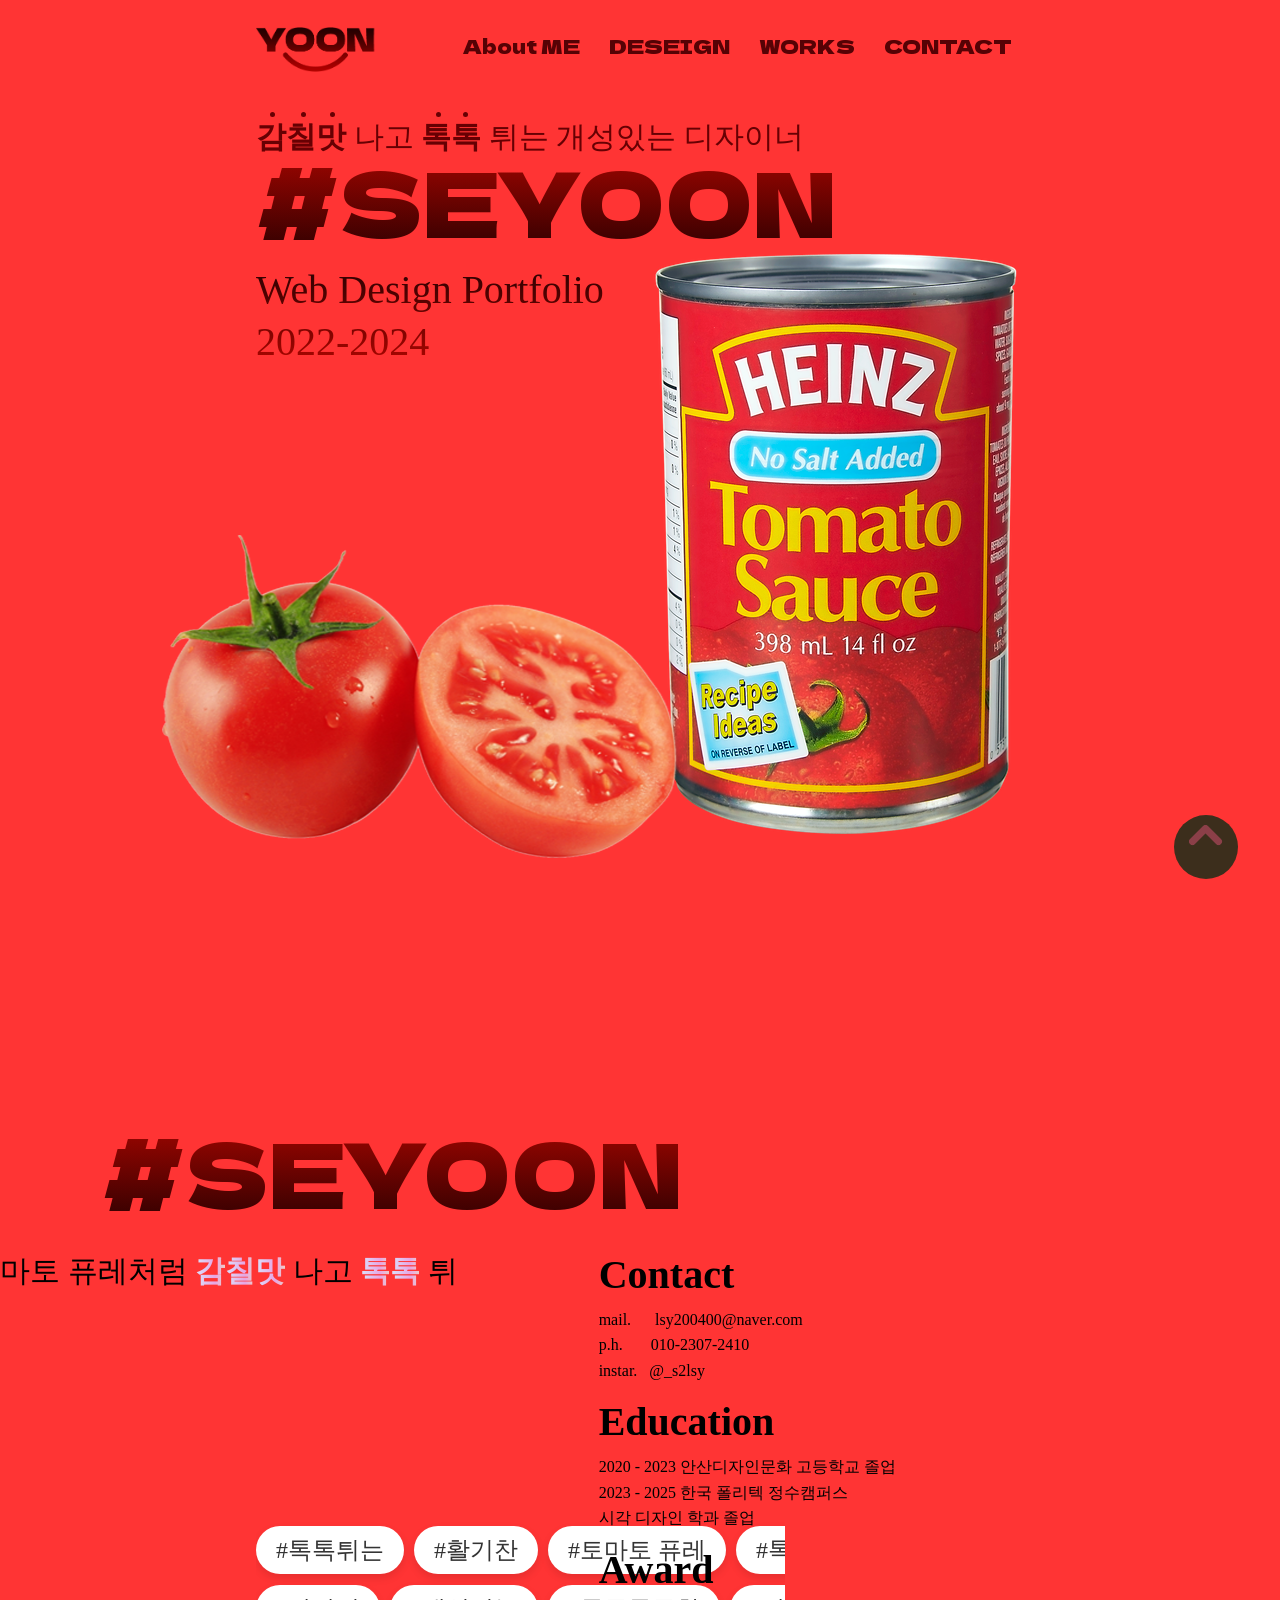
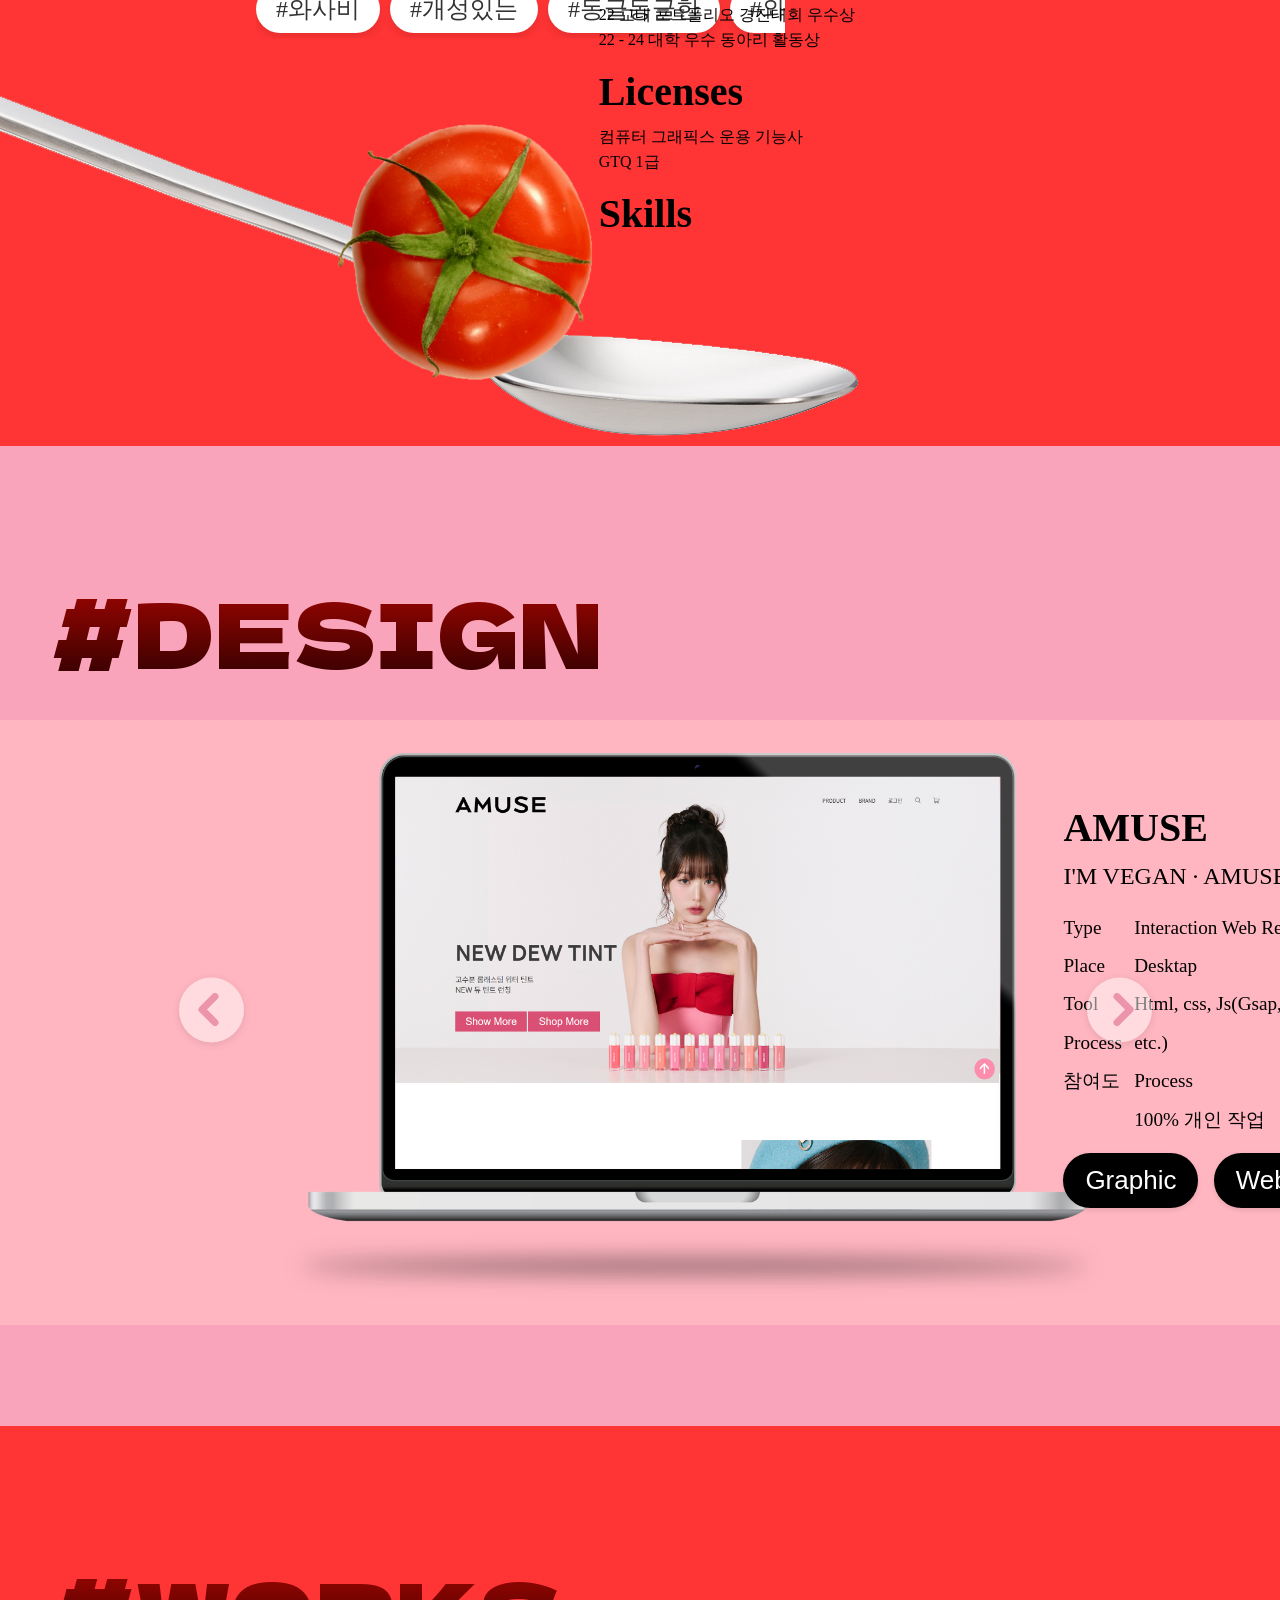
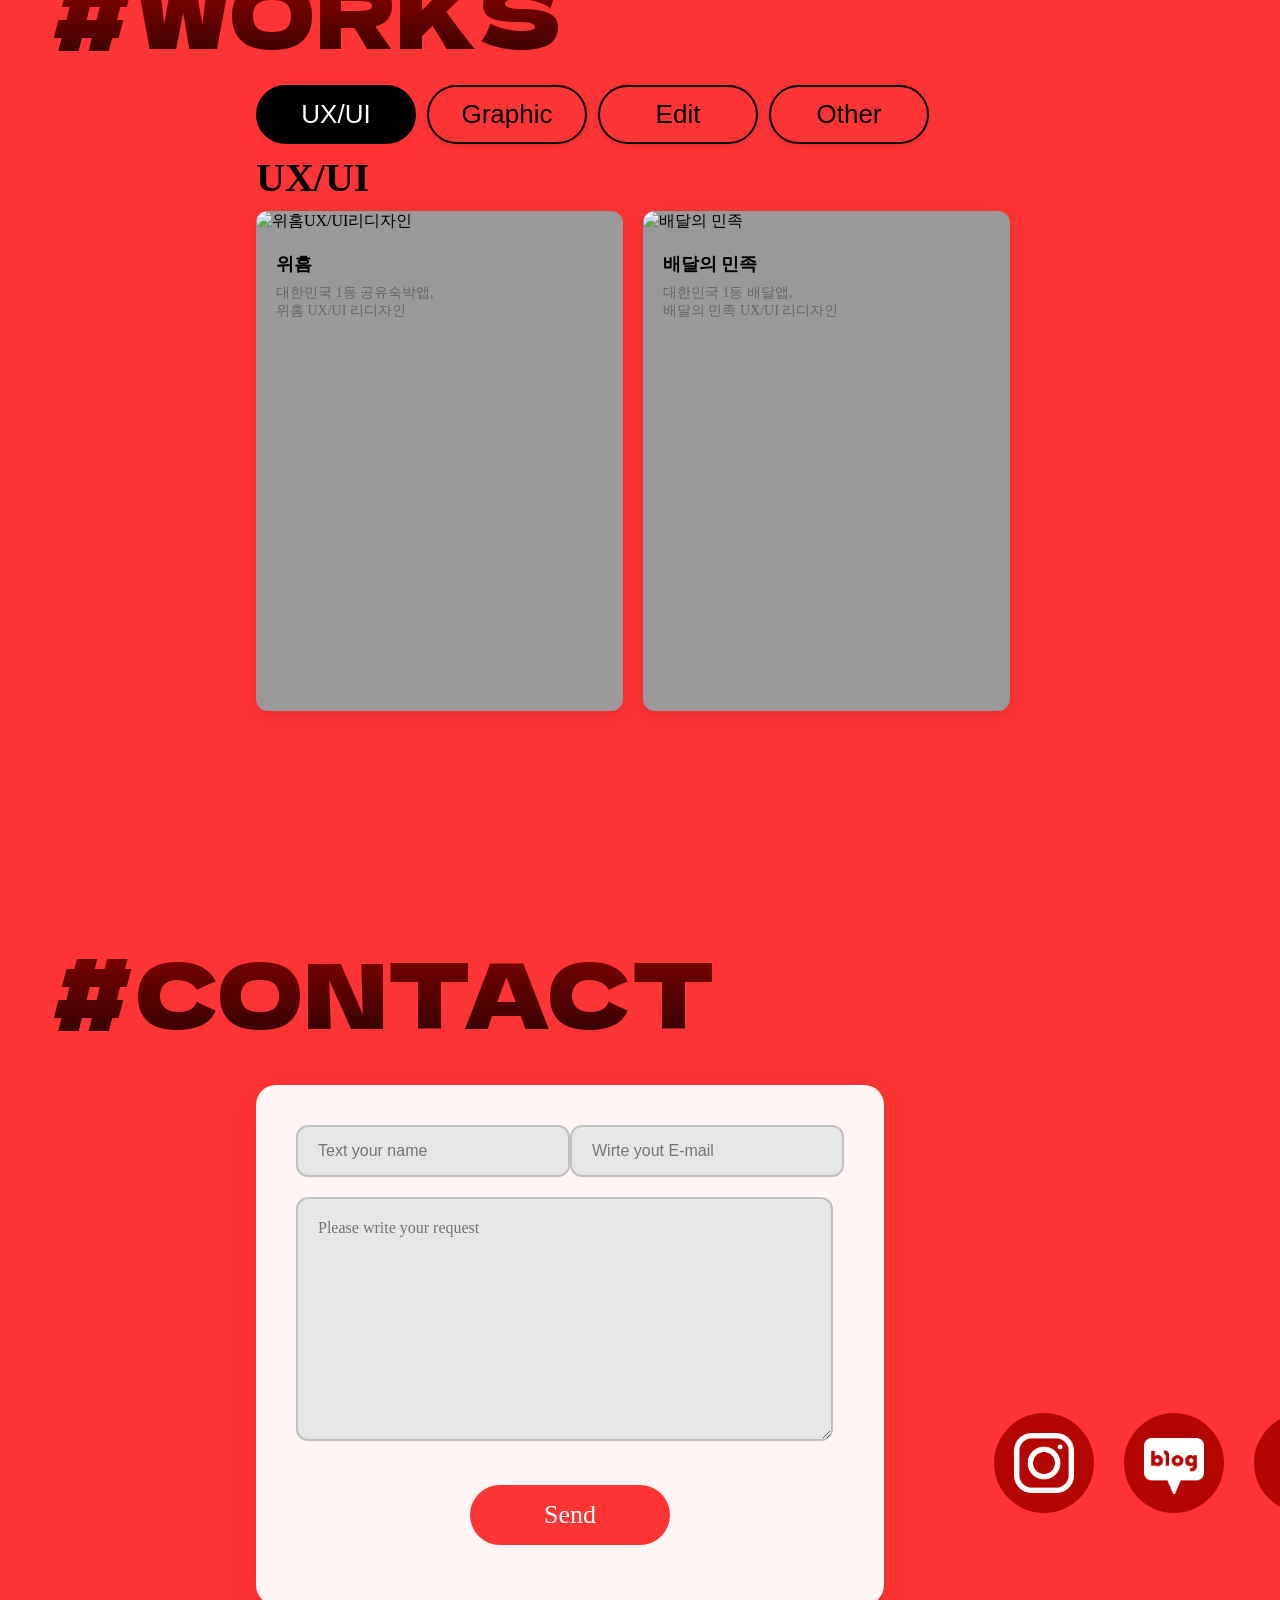
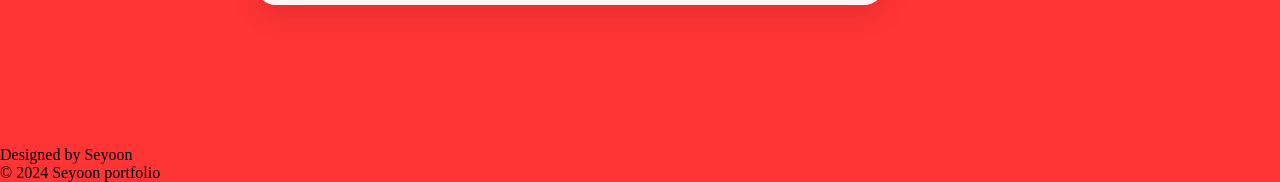
==== index.html @ 7e6620e7 "할만큼했다" ====
<!DOCTYPE html>
<html lang="en">
<head>
    <meta charset="UTF-8">
    <meta name="viewport" content="width=device-width, initial-scale=1.0">
    <title>Document</title>
    <link rel="preconnect" href="https://fonts.googleapis.com">
    
<link rel="preconnect" href="https://fonts.gstatic.com" crossorigin>
<link href="https://fonts.googleapis.com/css2?family=Dela+Gothic+One&family=Fugaz+One&display=swap" rel="stylesheet">

    <link rel="stylesheet" href="./css/header.css">
    <link rel="stylesheet" href="./css/index.css">
    <link rel="stylesheet" href="./css/font.css">
    <link rel="stylesheet" href="./css/text.css">
    <link rel="stylesheet" href="./css/design.css">
    <link rel="stylesheet" href="./css/modal.css">
    <link rel="stylesheet" href="./css/works.css">
    <link rel="stylesheet" href="./css/contact.css">



    <script src="https://cdnjs.cloudflare.com/ajax/libs/gsap/3.12.5/gsap.min.js"></script>
    <script src="https://cdnjs.cloudflare.com/ajax/libs/gsap/3.12.5/ScrollTrigger.min.js"></script>

    <!-- 페이드 효과 스크립트 링크 -->
<link href="https://cdnjs.cloudflare.com/ajax/libs/aos/2.3.4/aos.css" rel="stylesheet">

<link rel="stylesheet" href="https://cdnjs.cloudflare.com/ajax/libs/aos/2.3.1/aos.css">
<script src="https://cdnjs.cloudflare.com/ajax/libs/aos/2.3.1/aos.js"></script>

    </head>
    <style>
        [data-aos] {
        transition-duration: 4s; /* 애니메이션 지속 시간을 2초로 설정 */
        transition: transform 1s ease-in-out;
        
        }
        [data-aos="fade-right"] {
        transform: translateX(-20%); /* 기본 위치에서 20px 아래로 이동 */
        }
    </style>
<body>
   
    <div id="wrap">
        <div id="header">

            <div class="h_logo">
                <a href="#main">
                    <img src="images/logo.png" width="120px" height="auto" alt="" 
                         onmouseover="this.src='images/logo2.png'" 
                         onmouseout="this.src='images/logo.png'">
                </a>
            </div><!-- 로고이미지 -->
            <div class="h_nav">
                <ul>
                    <li><a href="#about">About ME</a></li>
                    <li><a href="#design">DESEIGN</a></li>
                    <li><a href="#works">WORKS</a></li>
                    <li><a href="#contact">CONTACT</a></li>
                </ul>
            </div>
        </div>

        <div id="content">


            <div id="main">
                <div class="txt_box ">
                    <p class="subtitle2" data-aos="fade-down" >
                        <span class="clickable" onclick="createParticles(event)" style="position: relative;">감칠맛
                            <span class="dot" style=" left: 15%;"></span><span class="dot" style=" left: 50%;"></span><span class="dot" style=" left: 82%;"></span>
                        </span> 나고 
                        <span class="clickable" onclick="createParticles(event)" style="position: relative;">톡톡
                            <span class="dot" style=" left: 25%;"></span><span class="dot" style=" left: 70%;"></span>
                        </span> 튀는 개성있는 디자이너
                    </p>
                    <h1 class="titlename"data-aos-delay="200"  data-aos="fade-down">#SEYOON</h1>
                    <p class="subtitle"data-aos-delay="300" data-aos="fade-down">Web Design Portfolio <br> 2022-2024</p>
                </div>
                <div class="imgbox">
                    <div class="tomatoes">
                        <img src="images/Tomato.png" alt="" class="tomatoo" data-aos-delay="1000" data-aos-duration="700"  data-aos="fade-right"> <!-- 토마토 이미지 -->
                        <img src="images/Tomatopuree.png" data-aos-delay="800"  data-aos="zoom-in-down"> <!-- 토마토 퓨레 이미지 -->
                    </div>
                    <canvas id="canvas1" ></canvas>
                    <h1>Tomato <br> Puree</h1>
                </div>
            </div>

            <script src="./js/textover.js"></script>



            
            <div id="about" class="about">
                <h1 class="titlename" data-aos-delay="200" data-aos="fade-right">#SEYOON</h1>

                <div class="txt_box">
                    <div class="typing-effect">
                        <h1 id="typing-text" data-aos-delay="400" data-aos="fade-right"></h1>
                    </div>
                    <!-- <h1> 토마토 퓨레처럼
                        <span class="magic">
                            <span class="magic-star">
                            <svg viewBox="0 0 512 512">
                            <path d="M512 255.1c0 11.34-7.406 20.86-18.44 23.64l-171.3 42.78l-42.78 171.1C276.7 504.6 267.2 512 255.9 512s-20.84-7.406-23.62-18.44l-42.66-171.2L18.47 279.6C7.406 276.8 0 267.3 0 255.1c0-11.34 7.406-20.83 18.44-23.61l171.2-42.78l42.78-171.1C235.2 7.406 244.7 0 256 0s20.84 7.406 23.62 18.44l42.78 171.2l171.2 42.78C504.6 235.2 512 244.6 512 255.1z" />
                            </svg>
                            </span>
                            <span class="magic-star">
                            <svg viewBox="0 0 512 512">
                            <path d="M512 255.1c0 11.34-7.406 20.86-18.44 23.64l-171.3 42.78l-42.78 171.1C276.7 504.6 267.2 512 255.9 512s-20.84-7.406-23.62-18.44l-42.66-171.2L18.47 279.6C7.406 276.8 0 267.3 0 255.1c0-11.34 7.406-20.83 18.44-23.61l171.2-42.78l42.78-171.1C235.2 7.406 244.7 0 256 0s20.84 7.406 23.62 18.44l42.78 171.2l171.2 42.78C504.6 235.2 512 244.6 512 255.1z" />
                            </svg>
                            </span>
                            <span class="magic-star">
                            <svg viewBox="0 0 512 512">
                            <path d="M512 255.1c0 11.34-7.406 20.86-18.44 23.64l-171.3 42.78l-42.78 171.1C276.7 504.6 267.2 512 255.9 512s-20.84-7.406-23.62-18.44l-42.66-171.2L18.47 279.6C7.406 276.8 0 267.3 0 255.1c0-11.34 7.406-20.83 18.44-23.61l171.2-42.78l42.78-171.1C235.2 7.406 244.7 0 256 0s20.84 7.406 23.62 18.44l42.78 171.2l171.2 42.78C504.6 235.2 512 244.6 512 255.1z" />
                            </svg>
                            </span>
                            <span class="magic-text">감칠맛</span>
                        </span>
                        나고
                        <span class="magic">
                            <span class="magic-star">
                            <svg viewBox="0 0 512 512">
                            <path d="M512 255.1c0 11.34-7.406 20.86-18.44 23.64l-171.3 42.78l-42.78 171.1C276.7 504.6 267.2 512 255.9 512s-20.84-7.406-23.62-18.44l-42.66-171.2L18.47 279.6C7.406 276.8 0 267.3 0 255.1c0-11.34 7.406-20.83 18.44-23.61l171.2-42.78l42.78-171.1C235.2 7.406 244.7 0 256 0s20.84 7.406 23.62 18.44l42.78 171.2l171.2 42.78C504.6 235.2 512 244.6 512 255.1z" />
                            </svg>
                            </span>
                            <span class="magic-star">
                            <svg viewBox="0 0 512 512">
                            <path d="M512 255.1c0 11.34-7.406 20.86-18.44 23.64l-171.3 42.78l-42.78 171.1C276.7 504.6 267.2 512 255.9 512s-20.84-7.406-23.62-18.44l-42.66-171.2L18.47 279.6C7.406 276.8 0 267.3 0 255.1c0-11.34 7.406-20.83 18.44-23.61l171.2-42.78l42.78-171.1C235.2 7.406 244.7 0 256 0s20.84 7.406 23.62 18.44l42.78 171.2l171.2 42.78C504.6 235.2 512 244.6 512 255.1z" />
                            </svg>
                            </span>
                            <span class="magic-star">
                            <svg viewBox="0 0 512 512">
                            <path d="M512 255.1c0 11.34-7.406 20.86-18.44 23.64l-171.3 42.78l-42.78 171.1C276.7 504.6 267.2 512 255.9 512s-20.84-7.406-23.62-18.44l-42.66-171.2L18.47 279.6C7.406 276.8 0 267.3 0 255.1c0-11.34 7.406-20.83 18.44-23.61l171.2-42.78l42.78-171.1C235.2 7.406 244.7 0 256 0s20.84 7.406 23.62 18.44l42.78 171.2l171.2 42.78C504.6 235.2 512 244.6 512 255.1z" />
                            </svg>
                            </span>
                            <span class="magic-text">톡톡</span>
                        </span>
                        튀는 <br> 개성있는 디자이너 입니다.
                    </h1>
                    <h1> <br>최신 트렌드와 고객들의 니즈를 파악하여 <br>
                        사용자들에게 새롭고 참신한 디자인을 <br>
                        제공하는 
                        <span class="magic">
                            <span class="magic-star">
                            <svg viewBox="0 0 512 512">
                            <path d="M512 255.1c0 11.34-7.406 20.86-18.44 23.64l-171.3 42.78l-42.78 171.1C276.7 504.6 267.2 512 255.9 512s-20.84-7.406-23.62-18.44l-42.66-171.2L18.47 279.6C7.406 276.8 0 267.3 0 255.1c0-11.34 7.406-20.83 18.44-23.61l171.2-42.78l42.78-171.1C235.2 7.406 244.7 0 256 0s20.84 7.406 23.62 18.44l42.78 171.2l171.2 42.78C504.6 235.2 512 244.6 512 255.1z" />
                            </svg>
                            </span>
                            <span class="magic-star">
                            <svg viewBox="0 0 512 512">
                            <path d="M512 255.1c0 11.34-7.406 20.86-18.44 23.64l-171.3 42.78l-42.78 171.1C276.7 504.6 267.2 512 255.9 512s-20.84-7.406-23.62-18.44l-42.66-171.2L18.47 279.6C7.406 276.8 0 267.3 0 255.1c0-11.34 7.406-20.83 18.44-23.61l171.2-42.78l42.78-171.1C235.2 7.406 244.7 0 256 0s20.84 7.406 23.62 18.44l42.78 171.2l171.2 42.78C504.6 235.2 512 244.6 512 255.1z" />
                            </svg>
                            </span>
                            <span class="magic-star">
                            <svg viewBox="0 0 512 512">
                            <path d="M512 255.1c0 11.34-7.406 20.86-18.44 23.64l-171.3 42.78l-42.78 171.1C276.7 504.6 267.2 512 255.9 512s-20.84-7.406-23.62-18.44l-42.66-171.2L18.47 279.6C7.406 276.8 0 267.3 0 255.1c0-11.34 7.406-20.83 18.44-23.61l171.2-42.78l42.78-171.1C235.2 7.406 244.7 0 256 0s20.84 7.406 23.62 18.44l42.78 171.2l171.2 42.78C504.6 235.2 512 244.6 512 255.1z" />
                            </svg>
                            </span>
                            <span class="magic-text">디자이너 세윤</span>
                        </span>
                        입니다.
                    </h1> -->

                        <!-- partial 스크립트 -->
                        <script src='https://codepen.io/Hyperplexed/pen/xxYJYjM/54407644e24173ad6019b766443bf2a6.js'></script>
                        <script  src="./js/text.js"></script>

                    <div class="keyword-container" data-aos-delay="500" data-aos="fade-up">
                        <div class="keyword-track-left">
                            <!-- 왼쪽으로 스크롤되는 키워드 -->
                            <div class="keybox"><p>#톡톡튀는</p></div>
                            <div class="keybox"><p>#활기찬</p></div>
                            <div class="keybox"><p>#토마토 퓨레</p></div>
                            <!-- 복제된 키워드 -->
                            <div class="keybox"><p>#톡톡튀는</p></div>
                            <div class="keybox"><p>#활기찬</p></div>
                            <div class="keybox"><p>#토마토 퓨레</p></div>
                            <!-- 한번 더 복제 -->
                            <div class="keybox"><p>#톡톡튀는</p></div>
                            <div class="keybox"><p>#활기찬</p></div>
                            <div class="keybox"><p>#토마토 퓨레</p></div>
                        </div>
                        <div class="keyword-track-right">
                            <!-- 오른쪽으로 스크롤되는 키워드 -->
                            <div class="keybox"><p>#와사비</p></div>
                            <div class="keybox"><p>#개성있는</p></div>
                            <div class="keybox"><p>#동글동글한</p></div>
                            <!-- 복제된 키워드 -->
                            <div class="keybox"><p>#와사비</p></div>
                            <div class="keybox"><p>#개성있는</p></div>
                            <div class="keybox"><p>#동글동글한</p></div>
                            <!-- 한번 더 복제 -->
                            <div class="keybox"><p>#와사비</p></div>
                            <div class="keybox"><p>#개성있는</p></div>
                            <div class="keybox"><p>#동글동글한</p></div>
                        </div>
                    </div>
                    <div class="imgbox">
                        <div class="spoon"><img src="images/spoon.svg" alt=""></div>
                        <div class="toamto"><img src="images/Tomato-5.png" width="290px" height="290px" alt=""></div>
                        <!-- <div class="toamto"><img src="images/Tomato-6.png" width="300px" height="300px" alt=""></div> -->
                        
                    </div>
                </div>
                <div class="about_box">
                    <div class="contact" data-aos-delay="800" data-aos="fade-left">
                        <h1>Contact</h1>
                        <p>mail.&nbsp;&nbsp;&nbsp;&nbsp;&nbsp;&nbsp;lsy200400@naver.com <br>
                            p.h.&nbsp;&nbsp;&nbsp; &nbsp;&nbsp;&nbsp;010-2307-2410 <br>
                            instar.&nbsp;&#32; &nbsp;@_s2lsy
                        </p>
                    </div>
                    <div class="education" data-aos-delay="900" data-aos="fade-left">
                        <h1>Education</h1>
                        <p>2020 - 2023 안산디자인문화 고등학교 졸업 <br>
                            2023 - 2025 한국 폴리텍 정수캠퍼스 <br>
                                            시각 디자인 학과 졸업
                        </p>
                    </div>
                    <div class="award" data-aos-delay="1000" data-aos="fade-left">
                        <h1>Award</h1>
                        <p>22 교내 포트폴리오 경진대회 우수상 <br>
                            22 - 24 대학 우수 동아리 활동상
                        </p>
                    </div>
                    <div class="licenses" data-aos-delay="1100" data-aos="fade-left">
                        <h1>Licenses</h1>
                        <p>컴퓨터 그래픽스 운용 기능사 <br>
                            GTQ 1급
                        </p>
                    </div>
                    <div class="skills"><!-- 스킬에 인터랙션 넣기 -->
                        <div class="licenses" data-aos-delay="1200" data-aos="fade-left">
                            <h1>Skills</h1>
                            <div class="circle"></div>
                            <div class="circle"></div>
                            <div class="circle"></div>
                            <div class="circle"></div>
                            <div class="circle"></div>
                            <div class="circle"></div>
                        </div>
                    </div>
                </div>
                
                
            </div>





            <div id="design">
                <div class="d_con">
                    <h1 class="titlename" data-aos-delay="200" data-aos="fade-right">#DESIGN</h1>

                    <div class="slider-container" >
                        <div class="slider-wrapper">
                            <!-- 첫 번째 슬라이드 -->
                            <div class="slide active">
                                <div class="back">

                                    <div class="mockup">
                                        <button id="modalOpenButton1"><img src="images/amuse.png" width="833px" height="582px" alt="" data-aos-delay="400" data-aos="fade-up"></button>
                                    </div>
                                    
                                    <div class="d_txtbox" data-aos-delay="600" data-aos="fade-left">
                                        <div class="title">
                                            <h2>AMUSE</h2>
                                            <p>I'M VEGAN · AMUSE</p>
                                        </div>
                                        <div class="text">
                                            <div class="l_txt">
                                                <p>
                                                    Type <br>
                                                    Place <br>
                                                    Tool <br>
                                                    Process <br>
                                                    참여도
                                                </p>
                                            </div>
                                            <div class="r_txt">
                                                <p>
                                                    Interaction Web Redesign<br>
                                                    Desktap <br>
                                                    Html, css, Js(Gsap, swiper etc.) <br>
                                                    Process <br>
                                                    100% 개인 작업
                                                </p>
                                            </div>
                                        </div>
                                        <div class="butbox">
                                            <button>Graphic</button>
                                            <button>Website</button>
                                        </div>
                                    </div>

                                    
                                </div>
                                
                            </div>
                            
                            
                            <!-- 두 번째 슬라이드 -->
                            <div class="slide yellow-bg">
                                <div class="back">

                                    <div class="mockup">
                                        <button id="modalOpenButton2"><img src="images/amuse.png" width="833px" height="582px" alt=""></button>
                                    </div>

                                    <div class="d_txtbox">
                                        <div class="title">
                                            <h2>KAKAO BANK</h2>
                                            <p>이미 모두의 은행, 지금은 카카오뱅크</p>
                                        </div>
                                        <div class="text">
                                            <div class="l_txt">
                                                <p>
                                                    Type <br>
                                                    Place <br>
                                                    Tool <br>
                                                    Process <br>
                                                    참여도
                                                </p>
                                            </div>
                                            <div class="r_txt">
                                                <p>
                                                    Interaction Web Redesign<br>
                                                    Desktap <br>
                                                    Html, css, Js(Gsap, swiper etc.) <br>
                                                    Process <br>
                                                    100% 개인 작업
                                                </p>
                                            </div>
                                        </div>
                                        <div class="butbox">
                                            <button>Figma</button>
                                            <button>Website</button>
                                        </div>
                                    </div>
                                </div>
                                
                            </div>

                            <!-- 세 번째 슬라이드 -->
                            <div class="slide red-bg">
                                <div class="back">
                                    <div class="mockup">
                                        <button id="modalOpenButton3"><img src="images/amuse.png" width="833px" height="582px" alt=""></button>
                                    </div>
                                    <div class="d_txtbox">
                                        <div class="title">
                                            <h2>Tomato Puree Seyoon 2024</h2>
                                            <p>톡톡 튀는 디자이너 포트폴리오</p>
                                        </div>
                                        <div class="text">
                                            <div class="l_txt">
                                                <p>
                                                    Type <br>
                                                    Place <br>
                                                    Tool <br>
                                                    Process <br>
                                                    참여도
                                                </p>
                                            </div>
                                            <div class="r_txt">
                                                <p>
                                                    Interaction Web <br>
                                                    Desktap <br>
                                                    Html, css, Js(Gsap) <br>
                                                    Process <br>
                                                    100% 개인 작업
                                                </p>
                                            </div>
                                        </div>
                                        <div class="butbox">
                                            <button>Graphic</button>
                                            <button>Website</button>
                                        </div>
                                    </div>
                                </div>
                            </div>
                        </div>
                        
                        <button class="slide-button prev confetti-button"><img src="images/left.svg" alt=""></button>
                        <button class="slide-button next confetti-button"><img src="images/right.svg" alt=""></button>
                    
                    
                    </div>



                    <!-- 모달창 슬라이드 -->
                    <div id="modalContainer1" class="hidden">
                        <div id="modalContent">
                            <h2><span>AMUSE</span> Web site Resign</h2>
                            
                            <button id="modalCloseButton1" class="modalCloseButton1"><p>X</p></button>
                            <div class="modal-slider-wrap">
                                
                                <button class="modal-button" id="modalPrevButton"><img src="images/left.svg" alt=""></button>
                                <div class="image-slider">
                                    <div class="img">
                                        <p>AMUSE index.1</p>
                                        <img src="images/amuse-1.svg" alt="Image 1">
                                    </div>
                                    <div class="img">
                                        <p>AMUSE index.2</p>
                                        <img src="images/amuse-2.svg" alt="Image 1">
                                    </div>
                                    <div class="img"> 
                                        <p>AMUSE index.3</p>
                                        <img src="images/amuse-3.svg" alt="Image 1">
                                    </div>
                                    <div class="img">
                                        <p>AMUSE index.4</p>
                                        <img src="images/amuse-4.svg" alt="Image 1">
                                    </div>
                                </div>
                                <button class="modal-button" id="modalNextButton"><img src="images/right.svg" alt=""></button>
                                
                            </div>
                            
                            
                        </div>
                    </div>
                        
                    <div id="modalContainer2" class="hidden">
                        <div id="modalContent">
                            <h2>KAKAO BNAK Web site Resign</h2>
                            <p>KAKAO BNAKindex.1</p>
                            
                            <button id="modalCloseButton2" class="modalCloseButton1"><p>X</p></button>
                            <div class="modal-slider-wrap">
                                <button class="modal-button" id="modalPrevButton2"><img src="images/left.svg" alt=""></button>
                                    <div class="image-slider">
                                        <div class="img">
                                            <p>KAKAO BNAK index.1</p>
                                            <img src="images/amuse-1.svg" alt="Image 1">
                                        </div>
                                        <div class="img">
                                            <p>KAKAO BNAK index.2</p>
                                            <img src="images/amuse-2.svg" alt="Image 1">
                                        </div>
                                        <div class="img"> 
                                            <p>KAKAO BNAK index.3</p>
                                            <img src="images/amuse-3.svg" alt="Image 1">
                                        </div>
                                        <div class="img">
                                            <p>KAKAO BNAK index.4</p>
                                            <img src="images/amuse-4.svg" alt="Image 1">
                                        </div>
                                    </div>
                                <button class="modal-button" id="modalNextButton2"><img src="images/right.svg" alt=""></button>
                            </div>
                        </div>
                    </div>

                    <div id="modalContainer3" class="hidden">
                            <div id="modalContent">
                                <h2>KAKAO BNAK Web site Resign</h2>
                                <p>KAKAO BNAKindex.1</p>
                                <button id="modalCloseButton3" class="modalCloseButton1"><p>X</p></button>
                                <div class="modal-slider-wrap">
                                    <button class="modal-button" id="modalPrevButton3"><img src="images/left.svg" alt=""></button>
                                        <div class="image-slider">
                                            <div class="img">
                                                <p>KAKAO BNAK index.1</p>
                                                <img src="images/amuse-1.svg" alt="Image 1">
                                            </div>
                                            <div class="img">
                                                <p>KAKAO BNAK index.2</p>
                                                <img src="images/amuse-2.svg" alt="Image 1">
                                            </div>
                                            <div class="img"> 
                                                <p>KAKAO BNAK index.3</p>
                                                <img src="images/amuse-3.svg" alt="Image 1">
                                            </div>
                                            <div class="img">
                                                <p>KAKAO BNAK index.4</p>
                                                <img src="images/amuse-4.svg" alt="Image 1">
                                            </div>
                                        </div>
                                    <button class="modal-button" id="modalNextButton3"><img src="images/right.svg" alt=""></button>
                                </div>
                                    
                                    
                            </div>
                    </div>

                </div>


                    
            </div>



            <div id="works">
                <h1 class="titlename" data-aos-delay="200" data-aos="fade-right">#WORKS</h1>

                <div class="con_box" data-aos-delay="400" data-aos="fade-up">
                    <div class="butbox" >
                        <button class="tab-button active" data-tab="uxui">UX/UI</button>
                        <button class="tab-button" data-tab="graphic">Graphic</button>
                        <button class="tab-button" data-tab="edit">Edit</button>
                        <button class="tab-button" data-tab="other">Other</button>
                    </div>
                    
                    <!-- UX/UI 탭 -->
                    <div id="uxui" class="tab-works active" >
                        <h3>UX/UI</h3>
                        <div class="boxsize">
                            <div class="work-item">
                                <img src="images/uxui-work1.jpg"  alt="위홈UX/UI리디자인">
                                <div class="work-info">
                                    <h4>위홈 </h4>
                                    <p>대한민국 1등 공유숙박앱, <br> 위홈 UX/UI 리디자인</p>
                                    <span class="date">2024.04-06</span>
                                </div>
                            </div>
                            <div class="work-item">
                                <img src="images/uxui-work2.jpg" alt="배달의 민족">
                                <div class="work-info">
                                    <h4>배달의 민족</h4>
                                    <p>대한민국 1등 배달앱, <br>배달의 민족 UX/UI 리디자인</p>
                                    <span class="date">2023.10-12</span>
                                </div>
                            </div>
                        </div>
                    </div>
                    
                    <!-- Graphic 탭 -->
                    <div id="graphic" class="tab-works">
                        <h3>Graphic</h3>
                        <div class="boxsize" >
                            <div class="r_small">
                                <div class="work-item size-small" >
                                    <img src="images/브랜드포스터.png" alt="브랜드 포스터">
                                    <div class="work-info">
                                        <h4>브랜드 포스터</h4>
                                        <!-- <p>신제품 출시 홍보 포스터 디자인</p> -->
                                        <span class="date">2024.02</span>
                                    </div>
                                </div>
                            
                                <div class="work-item size-small">
                                    <img src="images/graphic-work2.jpg" alt="SNS 배너">
                                    <div class="work-info">
                                        <h4>SNS 배너 디자인</h4>
                                        <p>아 렉걸린다</p>
                                        <span class="date">2024.01</span>
                                    </div>
                                </div>
                            </div>
                        
                            <div class="work-item size-large">
                                <img src="images/graphic-work3.jpg" alt="패키지 디자인">
                                <div class="work-info">
                                    <h4>dk rpdlagkrhtlvek</h4>
                                    <p>화장품 브랜드 패키지 디자인</p>
                                    <span class="date">2023.12</span>
                                </div>
                            </div>
                            <div class="r_small">
                                <div class="work-item size-small">
                                    <img src="images/브랜드포스터.png" alt="브랜드 포스터">
                                    <div class="work-info">
                                        <h4>브랜드 포스터</h4>
                                        <p>신제품 출시 홍보 포스터 디자인</p>
                                        <span class="date">2024.02</span>
                                    </div>
                                </div>
                            
                                <div class="work-item size-small">
                                    <img src="images/graphic-work2.jpg" alt="SNS 배너">
                                    <div class="work-info">
                                        <h4>여기는제목입니다아아아아아랑</h4>
                                        <p>인스타그램 마케팅용 배너 시리즈</p>
                                        <span class="date">2024.01</span>
                                    </div>
                                </div>
                            </div>
                        </div>
                    </div>
                    
                    <!-- Edit 탭 -->
                    <div id="edit" class="tab-works">
                        <h3>Edit</h3>
                        <div class="boxsize">
                            <div class="work-item">
                                <img src="images/edit-work1.jpg" alt="영상 편집">
                                <div class="work-info">
                                    <h4>아 뭐넣지</h4>
                                    <p>30초 브랜드 홍보 모션그래픽</p>
                                    <span class="date">2024.02</span>
                                </div>
                            </div>
                            <div class="work-item">
                                <img src="images/edit-work2.jpg" alt="제품 영상">
                                <div class="work-info">
                                    <h4>인스타툰이랑편집이랑</h4>
                                    <p>신제품 런칭 홍보 영상</p>
                                    <span class="date">2024.01</span>
                                </div>
                            </div>
                            <div class="work-item">
                                <img src="images/edit-work3.jpg" alt="SNS 영상">
                                <div class="work-info">
                                    <h4>무언가넣겟죠</h4>
                                    <p>인스타그램 릴스 시리즈</p>
                                    <span class="date">2023.12</span>
                                </div>
                            </div>
                        </div>
                    </div>
                    
                    <!-- Other 탭 -->
                    <div id="other" class="tab-works">
                        <h3>Other</h3>
                        <div class="boxsize">
                            <div class="work-item">
                                <img src="images/other-work1.jpg" alt="일러스트레이션">
                                <div class="work-info">
                                    <h4>아...저능해</h4>
                                    <p>브랜드 캐릭터 디자인</p>
                                    <span class="date">2024.01</span>
                                </div>
                            </div>
                            <div class="work-item">
                                <img src="images/other-work2.jpg" alt="3D 모델링">
                                <div class="work-info">
                                    <h4>3D 제품 렌더링</h4>
                                    <p>제 프로모션용 3D 작업</p>
                                    <span class="date">2023.12</span>
                                </div>
                            </div>
                            <div class="work-item">
                                <img src="images/other-work3.jpg" alt="브랜딩">
                                <div class="work-info">
                                    <h4>브랜드 아이덴티티</h4>
                                    <p>스타트업 브랜딩 작업</p>
                                    <span class="date">2023.11</span>
                                </div>
                            </div>
                        </div>
                    </div>
                </div>
            </div>

            <div id="contact">
                <h1 class="titlename"  data-aos-delay="200" data-aos="fade-right">#CONTACT</h1>
                <div class="conbox">

                    <div class="formbox"  data-aos-delay="400" data-aos="fade-up">
                        <form class="contactbox" action="js/send_email.php" method="POST">
                            <div class="infobox">
                                <div class="namebox">
                                    <input type="text" name="name" placeholder="Text your name" required>
                                </div>
                                <div class="emailbox">
                                    <input type="email" name="email" placeholder="Wirte yout E-mail" required>
                                </div>
                            </div>
                            <div class="requestbox">
                                <textarea name="message" placeholder="Please write your request" required></textarea>
                            </div>

                            <button type="submit">Send</button>
                        </form>
                    </div>
                    <div class="SNSbox" data-aos-delay="400" data-aos="fade-up">
                        <div class="instar" ><img src="images/instar.png" alt=""></div>
                        <div class="blog"><img src="images/blog.png" alt=""></div>
                        <div class="behance"><img src="images/behance.png" alt=""></div>
                    </div>
                </div>
            </div>




        </div>


            
        

            <div id="footer">
                <p>Designed by Seyoon <br>
                    	&copy; 2024 Seyoon portfolio</p>
            </div>
        </div>

        

            <div class="button-container">
                <div class="moveTopBtn"><h1><img src="images/left.svg" style="transform: rotate(90deg)"  alt=""></h1></div>
            </div>
        </div>
    </div>


        <!-- 스크립트 시작  -->
    
    <!-- Top버튼 -->
    <script>
        const $topBtn = document.querySelector(".moveTopBtn");
        $topBtn.onclick = () => {
            window.scrollTo({ top: 0, behavior: "smooth" });  
        }
    </script>





    <!-- 키워드 무한 스크롤 스크립트 -->
    <script>
        document.addEventListener('DOMContentLoaded', function() {
            const leftTrack = document.querySelector('.keyword-track-left');
            const rightTrack = document.querySelector('.keyword-track-right');
            
            // 왼쪽 트랙 호버
            leftTrack.addEventListener('mouseenter', () => {
                leftTrack.style.animationPlayState = 'paused';
            });
            
            leftTrack.addEventListener('mouseleave', () => {
                leftTrack.style.animationPlayState = 'running';
            });

            // 오른쪽 트랙 호버
            rightTrack.addEventListener('mouseenter', () => {
                rightTrack.style.animationPlayState = 'paused';
            });
            
            rightTrack.addEventListener('mouseleave', () => {
                rightTrack.style.animationPlayState = 'running';
            });
        });
    </script>

    <!-- 슬라이드 스크립트 -->
    <script>
        document.addEventListener('DOMContentLoaded', function() {
            const sliderWrapper = document.querySelector('.slider-wrapper');
            const slides = document.querySelectorAll('.slide');
            const prevButton = document.querySelector('.prev');
            const nextButton = document.querySelector('.next');
            const backs = document.querySelectorAll('.back');
            const designSection = document.getElementById('design');
            
            let currentIndex = 0;
            
            // 배경색 배열 추가
            const colors = {  /* 여기 코드로 배경색상 수정 */
                background: ['#FAA4BC', '#ffdd57', '#FF0000'],
                back: ['lightpink', '#fffbacd2', '#FF0000']
            };
            
            function moveToSlide(index) {
                currentIndex = index;
                
                if (currentIndex < 0) {
                    currentIndex = slides.length - 1;
                } else if (currentIndex >= slides.length) {
                    currentIndex = 0;
                }
                
                const offset = currentIndex * -100;
                sliderWrapper.style.transition = 'transform 0.5s ease-in-out';
                sliderWrapper.style.transform = `translateX(${offset}%)`;
                
                // back 요소들의 배경색 변경
                backs.forEach((back) => {
                    back.style.backgroundColor = colors.back[currentIndex];
                });
                
                // design 섹션의 배경색 변경
                designSection.style.backgroundColor = colors.background[currentIndex];
            }
            
            // 초기 상태 설정
            backs.forEach((back) => {
                back.style.backgroundColor = colors.back[0];
            });
            designSection.style.backgroundColor = colors.background[0];
            
            prevButton.addEventListener('click', () => {
                moveToSlide(currentIndex - 1);
            });
            
            nextButton.addEventListener('click', () => {
                moveToSlide(currentIndex + 1);
            });
        });
    </script>

    <!-- 톡톡 파티클 스크립트 -->
    <script>
        function createParticles(event) {
            const x = event.clientX;
            const y = event.clientY;
        
            for (let i = 0; i < 10; i++) {
                const particle = document.createElement('div');
                particle.className = 'particle';
                const initialSize = Math.random() * 20 + 10; // 10px ~ 30px 크기
                particle.style.width = `${initialSize}px`;
                particle.style.height = `${initialSize}px`;
                particle.style.backgroundColor = 'rgba(200, 0, 0, 0.8)'; // 흰색 반투명
                particle.style.left = `${x}px`;
                particle.style.top = `${y}px`;
                document.body.appendChild(particle);
        
                const angle = Math.random() * Math.PI * 2;
                const distance = Math.random() * 50 + 20; // 20px ~ 70px 거리
                const dx = Math.cos(angle) * distance;
                const dy = Math.sin(angle) * distance;
        
                // 애니메이션 설정
                particle.animate([
                    { transform: `translate(0, 0) scale(1)`, opacity: 1 },
                    { transform: `translate(${dx}px, ${dy}px) scale(0)`, opacity: 0 }
                ], {
                    duration: 1000,
                    easing: 'ease-out',
                    fill: 'forwards'
                });
        
                setTimeout(() => {
                    particle.remove();
                }, 1000);
            }
        }
        </script>
    <!-- 버튼파티클 스크립트 -->
    <script>
    document.querySelectorAll('.confetti-button').forEach(button => {
        button.addEventListener('click', e => {
            // 클릭한 위치를 기준으로 파티클 생성
            const x = e.clientX;
            const y = e.clientY;
            
            //파티클 개수
            for (let i = 0; i < 15; i++) {
                createParticle(x, y);
            }
        });
    });

    function createParticle(x, y) {
        const particle = document.createElement('div');
        document.body.appendChild(particle);
        
        // 랜덤 각도와 거리 계산
        const angle = Math.random() * Math.PI * 2;
        const velocity = 1 + Math.random() * 5;
        // 파티클 크기 범위를 더 크게 조정
        const size = Math.random() * 25 + 15; // 15px ~ 40px 범위로 수정
        
        // 파티클 스타 설정
        particle.style.position = 'fixed';
        particle.style.width = `${size}px`;
        particle.style.height = `${size}px`;
        particle.style.background = 'url("images/Tomato.png") center/contain no-repeat';
        particle.style.left = `${x}px`;
        particle.style.top = `${y}px`;
        particle.style.pointerEvents = 'none';
        particle.style.zIndex = '9';  // 버튼보다 낮은 z-index 설정
        
        let dx = Math.cos(angle) * velocity;
        let dy = Math.sin(angle) * velocity;
        let opacity = 1;
        
        // 파티클 애니메이션
        function animate() {
            dx *= 0.99;  // 감속
            dy += 0.1;   // 중력
            
            x += dx;
            y += dy;
            opacity -= 0.02;
            
            particle.style.left = `${x}px`;
            particle.style.top = `${y}px`;
            particle.style.opacity = opacity;
            
            if (opacity > 0) {
                requestAnimationFrame(animate);
            } else {
                particle.remove();
            }
        }
        
        requestAnimationFrame(animate);
    }
    </script>

    <!-- 탭 버튼 스크립트 -->
    <script>
    document.addEventListener('DOMContentLoaded', function() {
        const tabButtons = document.querySelectorAll('.tab-button');
        const tabContents = document.querySelectorAll('.tab-works');

        tabButtons.forEach(button => {
            button.addEventListener('click', () => {
                // 모든 버튼과 콘텐츠의 active 클래스 제거
                tabButtons.forEach(btn => btn.classList.remove('active'));
                tabContents.forEach(content => content.classList.remove('active'));

                // 클릭된 버튼과 해당 콘텐츠에 active 클래스 추가
                button.classList.add('active');
                const tabId = button.getAttribute('data-tab');
                document.getElementById(tabId).classList.add('active');
            });
        });
    });
    </script>

<!-- 텍스트 타이핑 효과 -->
    <script src="./js/typing.js"></script>



    <!--  -->


    <!-- 모달창 -->
    
    <script src="./js/modal.js"></script>
        <!-- 모달창안에 슬라이드창 -->
        <script src="./js/modalslide.js"></script>  

    <!-- 스크롤 애니메이션 -->
    <script src="./js/scroll-animation.js"></script>



    <script src="https://cdnjs.cloudflare.com/ajax/libs/aos/2.3.4/aos.js"></script>
    <script>
        AOS.init({
            // 스크롤 업 시에도 애니메이션이 다시 실행되도록 설정
            once: false,
            duration: 0 // 애니메이션 지속 시간을 500ms로 설정
        });
    </script>

    <!-- AOS 라이브러리 추가 -->
    <link rel="stylesheet" href="https://cdnjs.cloudflare.com/ajax/libs/aos/2.3.1/aos.css">
    <script src="https://cdnjs.cloudflare.com/ajax/libs/aos/2.3.1/aos.js"></script>
</body>
</html>
---- css/header.css ----
/* 헤더 */
#header {
    width: 100%;
    height: 10%;
    background-color: #FF3434;
    position: fixed;
    display: flex;
    justify-content: space-between; 
    align-items: center; 
    z-index: 1000;
}

#header .h_logo {

    margin-left: 20%; /* 왼쪽 여백 */
}
#header .h_logo img{
    margin-top: 13%;
}
#header .h_nav {
    margin-right: 20%; /* 오른쪽 여백 */
}

#header .h_nav ul {
    display: flex; /* Flexbox 사용 */
    
}

#header .h_nav li {
    list-style-type: none; /* 기본 리스트 스타일 제거 */
    margin-left: 5px; /* 아이템 간격 */
    
}
#header .h_nav li a{
    color: #560205;
}

/* 헤더 호버효과 */

#header .h_logo:hover img {
    content: ''; /* 기존 content 속성 제거 */
    transition: all 3s ease-in; /* 부드러운 전환 효과 */
}

/* 이미지 변경을 위한 추가 스타일 */
#header .h_logo img {
    transition: all 3s ease-in; /* 부드러운 전환 효과 */
}

#header .h_nav li:hover{

    background-color: rgb(234, 234, 234);
    transition: all .3s ease-out;
    border-radius: 5px;
}

.h_nav a{
    text-decoration: none;
    position: relative;
    padding: 6px 12px; 
}
.h_nav a::after{
    content: "";
    position: absolute;
    bottom: 0;
    left: 50%;
    transform: translateX(-50%);
    width: 0;
    height: 4px;
    background-color:  #ffffff;
    transition: all .3s ease-out;
}

.h_nav a:hover::after{
    width: 100%;
}


/* Top */
/* 하단 버튼 */
.moveTopBtn { 
    margin-right: 2%;
    position: fixed;
    bottom: 1.3rem;
        right: 1rem;
        width: 4rem;
        height: 4rem;
        background-color: rgb(60, 46, 28);
        border-radius: 50%;

}
.moveTopBtn h1{font-size: 2.3rem; margin-top: 4%; margin-left: 32%;}
.button-container {position: relative;z-index: 1;}

.button-container button {
position: absolute;
font-size: 16px;
}
.moveTopBtn:hover{
    transition: 0.5s ease;
    background-color: #790400;
    scale: 1.2;
}
---- css/index.css ----
*{margin: 0; padding: 0;}


body{
    width: 100%;
    background-color: #FF3434;
}

button{border: 0; background-color: transparent;}
ul, li {list-style-type: none;}
a {
    text-decoration: none;
    color: black;
}

#content #main{
    width: 60%;
    margin: 0 20% 5% 20%;
    padding-top: 3%;
}   
#content #about{
    width: 60%;
    height: 100vh;
    margin: 0 0 5% 20%;
} 
#content #design{
    width: 100%;
    height: 100vh;
    display: block;
}



#about, #design, #works{
    padding-top: 80px; /* 헤더 높이만큼 설정 */
  }
  #contact{
    padding-top: 40px;
  }


/* 메인 */
#main{
    background-color: #FF3434;
    width: 100%;
    height: 100vh;
}
#main .txt_box{position: absolute; z-index: 5; top: 13%;}
#main .tomatoes{position: absolute;z-index: 2;}

#main .imgbox{
    -webkit-touch-callout: none;
     user-select: none;
     -moz-user-select: none;
     -ms-user-select: none;
     -webkit-user-select: none;
    margin-top: 13%;  }
#main .imgbox h1{
    position: absolute; bottom: 0; right: 0;
        font-size: 21.875rem;
        font-family: 'SF_HambakSnow';
        font-style: italic;
        font-weight: lighter;
        color:#7300006f ; z-index: 1;
        line-height: 0.9;
                }

                .moving-text{
                    position: absolute;
                }


#main .imgbox img:nth-child(1){

    position: absolute;
    top: 56%;
    margin-left: 1.5%;
}
#main .imgbox img:nth-child(2){
    margin-top: 20%;
    margin-left: 50%;
}
#main .subtitle2{
    position: absolute;
    font-size: 1.875rem;
    font-family: 'Pretendard-Regular';
    color: #670003;

}   
/* #main .txt_box h1{border: 1px solid blue;} */

#main .subtitle{
    font-family: 'SF_HambakSnow'; font-size: 2.5rem; 
    line-height: 1.3;
    background: linear-gradient(to bottom, #240001, #b30600);
    color: transparent;
    -webkit-background-clip: text;
}

#main .imgbox h1{
    display: none;
}

#canvas1{
    margin-top: 5%;
}
#content .titlename{
    background: linear-gradient(to top, #240001, #b30600);
    color: transparent;
    -webkit-background-clip: text;
    margin-top: 3%;
}

.tomatoo{
    z-index: 2;
}




/* about */
#about .txt_box{
    float: left;
    margin-bottom: 10%;

}
#about .txt_box span{
    font-weight: bold;
}
.spoon{
    position: absolute;
    left: 0;
    bottom: -1150px;
    z-index: 0;
}
.toamto{
    position: absolute;
    z-index: 1;
    bottom: -1103px;
    left: 25%;
    animation: spinAndDrop 2s forwards;
}

/* ... 기존 코드 ... */

/* 애니메이션 정의 */
@keyframes spinAndDrop {
    0% {
        transform: translate(-100vw, -100vh) rotate(0deg); /* 시작 위치: 왼쪽 위 */
    }
    100% {
        transform: translate(0, 0) rotate(720deg); /* 최종 위치: 두 바퀴 회전 */
    }
}



#about .titlename{
    margin-bottom: 2%;
}

    /* 무한스크롤 애니메이션 */
    .keyword-container {
        -webkit-touch-callout: none;
     user-select: none;
     -moz-user-select: none;
     -ms-user-select: none;
     -webkit-user-select: none;
        width: 37%; /* 전체 컨테이너 너비 조정 */
        overflow: hidden;
        /* margin: 20px 0; */
    }

    .keyword-track-left, .keyword-track-right {
        display: flex;
        gap: 10px;
        padding: 5px 0;
    }

    .keybox {
        
        /* 약간의 그림자 효과 */
        white-space: nowrap; /* 텍스트 줄바꿈 방지 */
    }

    .keybox p {
        background-color: #fff;
        padding: 8px 20px;
        border-radius: 25px; /* 라운드 스타일 */
        font-family: 'LINESeedKR-Bd';
        margin: 0;
        font-size: 24px;
        color: #333;
        box-shadow: 0 4px 8px rgba(0,0,0,0.1);
    }

    .keyword-track-left {
        animation: scrollLeft 15s linear infinite;
    }

    .keyword-track-right {
        animation: scrollRight 15s linear infinite;
        margin-top: 1px; /* 트랙 간격 조정 */
    }


    @keyframes scrollLeft {
        0% { transform: translateX(0); }
        100% { transform: translateX(-100%); }
    }

    @keyframes scrollRight {
        0% { transform: translateX(-100%); }
        100% { transform: translateX(0); }
    }

    /* 호버 효과 */
    .keybox:hover {
        
        color: white;
        transform: scale(1.05);
        transition: all 0.2s ease;
    }

    .keybox p:hover {
        font-weight: bolder;
        background-color: #333;
        color: white;
        transform: scale(1.04);
        transition: all 0.2s ease;
    }

    /* 호버 시 애니메이션 정지를 위한 JavaScript도 수정이 필요합니다 */



#about .about_box {
    position: absolute;
    right: 0;
    margin-right: 30%;
    /* margin-top: 2%; */
}

#about .about_box h1{
    font-family: 'SF_HambakSnow';
    font-size: 40px;
}
#about .about_box p{
    font-family: 'Pretendard-Regular';
    margin-top: 3%;
    margin-bottom: 5%;
    line-height: 1.6;
}

.toamto img:hover{
    animation: tomatoRotate 1s ease infinite;
}
@keyframes tomatoRotate{
    0%{
        transform: rotate(0deg);
    }
    100%{
        transform: rotate(360deg);
    }
}
#about .spoon:hover {
    animation: spoonMovement 1s ease infinite;
}
@keyframes spoonMovement {
    0% {
        transform: translateY(0); /* 원래 위치 */
    }
    50% {
        transform: translateY(10px); /* 위로 이동 */
    }
    100% {
        transform: translateY(0); /* 원래 위치로 돌아옴 */
    }
}




.tomatoes img {
    transition: transform 0.5s ease; /* 부드러운 변환 효과 */
}

/* 호버 시 애니메이션 추가 */
.tomatoes img:hover {
    animation: shake 1s ease infinite; /* 애니메이션을 무한 반복으로 설정 */
}

/* 애니메이션 정의 */
@keyframes shake {
    0% {
        transform: rotate(0deg) translate(0, 0); /* 원래 위치 */
    }
    25% {
        transform: rotate(-5deg) translate(0, 0px); /* 왼쪽 상단 모서리 내려감 */
    }
    50% {
        transform: rotate(5deg) translate(10px, 0); /* 오른쪽 상단 모서리 회전 및 이동 */
    }
    75% {
        transform: rotate(-3deg) translate(0, 0px); /* 다시 원래 위치로 돌아옴 */
    }
    100% {
        transform: rotate(0deg) translate(0, 0); /* 원래 위치 */
    }
}

.particle {
    position: fixed;
    border-radius: 50%;
    pointer-events: none;
    z-index: 20; /* 텍스트 위에 표시되도록 설정 */
    transition: transform 0.5s ease, opacity 0.5s ease; /* 부드러운 변환 효과 추가 */
}

/* 텍스트 애니메이션 효과 */
@keyframes textAnimation {
    0% { transform: translateY(0); }
    50% { transform: translateY(-5px); }
    100% { transform: translateY(0); }
}

.subtitle2 {
    position: absolute;
    font-size: 1.875rem;
    font-family: 'Pretendard-Regular';
    color: #670003;

}

.subtitle2 .clickable{
    animation: textAnimation 2s ease-in-out infinite;
}
/* 호버 효과 */
.subtitle2 span {
    display: inline-block; /* 호버 효과를 위해 inline-block으로 설정 */
    transition: transform 0.3s ease; /* 부드러운 변환 효과 */
}


.dot {
    background-color: #670003;
    position: absolute;
    width: 5px; /* 점의 크기 */
    height: 5px; 
    border-radius: 50%; /* 원형으로 만들기 */
    margin-bottom: 30px;
    top: -5px;
    animation: pulse 1s infinite; /* 점이 부풀어 오르는 애니메이션 */
}

@keyframes pulse {
    0% {
        transform: translate(-50%, -50%) scale(1);
    }
    50% {
        transform: translate(-50%, -50%) scale(1.5);
    }
    100% {
        transform: translate(-50%, -50%) scale(1);
    }
}




/* ... 기존 코드 ... */

@media (max-width: 768px) {
    body {
        background-color: #FF3434; /* 모바일에서의 배경색 */
    }

    #header{
        display: none;
    }
    #content #main {
        width: 90%; /* 모바일에서의 너비 조정 */
        margin: 0 5%; /* 여백 조정 */
    }

    #content #about{
        width: 90%; /* 모바일에서의 너 조정 */
        margin: 0 5%; /* 여백 조정 */
    }

    #content #design{
        width: 100%; /* 모바일에서의 너 조정 */
    }


    #main .subtitle {
        font-size: 1.5rem; /* 모바일에서의 서브타이틀 크기 조정 (24px) */
    }
    #main .subtitle2 {

        margin-top: 1%;
        font-size: 0.9rem; /* 모바일에서의 서브타이틀 크기 조정 (14px) */
    }
    #main .titlename h1{
        font-size: 3.9375rem; /* 모바일에서의 제목 폰트 크기 조정 (63px) */
    }
    #main .tomatoes{
        display: flex; /* 플렉스 박스 사용 */
        justify-content: center; /* 가로 중앙 정렬 */
        align-items: center; /* 세로 중앙 정렬 (필요시) */
        margin-top: 30%; /* 위 여백 추가 */
    }
    #main .imgbox img {
        width: 100%; /* 이미지 너비 조정 */
        max-width: 350px; /* 최대 너비 설정 */
    }
    #main .imgbox img:nth-child(1) {
        margin-right: 30%;
        margin-top: 24%;
        width: 60%;
    }
    #main .imgbox img:nth-child(2) {
        left: 0;
        width: 100%;
        margin-left: 0%;
    }

    /* about */
    #about .txt_box {
        margin-bottom: 20%; /* 여백 조정 */
        text-align: center;
        align-items: center;
    }

    .keyword-container {
        width: 27.5%; /* 키워드 컨테이너 너비 조정 */
    }

    .keybox p {
        font-size: 20px; /* 키워드 텍스트 크기 조정 */
    }




    /* 폰트 사이즈 조정 */
    #main .txt_box {
        font-size: 1rem; /* 텍스트 박스 폰트 사이즈 조정 (18px) */
    }

    #about .txt_box h1 {
        font-size: 1.5rem; /* about 섹션의 제목 폰트 사이즈 조정 (24px) */
    }

    #contact .formbox {
        font-size: 1rem; /* 연락처 폼의 폰트 사이즈 조정 (16px) */
    }

    #main .txt_box {
        position: absolute; 
        z-index: 5; 
        top: 10%; /* subtitle의 위치를 위로 조정 */
    }

    .subtitle {
        top: -30px;
        position: absolute;
        font-size: 1.5rem; /* 모바일에서의 폰트 크기 조정 */
        -webkit-background-clip: text;
         /* margin-top을 0으로 설정하여 간격을 줄임 */
    }

    .txt_box .subtitle2 {
        position: absolute;
        font-size: 0.9rem;
        color: #670003;
        top: 100%; /* subtitle2의 위치를 조정하여 subtitle 아래에 위치하도록 설정 */
    }
    .txt_box .subtitle2{}

    #canvas1 {
        display: none; /* 모바일에서 캔버스 숨기기 */
    }
    #main .imgbox h1{
        display: block;
        font-size: 7rem;
        left: 0;
    }
}
---- css/font.css ----
/* 나눔바른고딕 */
@import url(http://www.openhiun.com/hangul/nanumbarungothic.css);
@font-face {
    font-family: 'NanumBarunGothic';
    font-style: normal;
    font-weight: 400;
    src: url('//fastly.jsdelivr.net/font-nanumlight/1.0/NanumBarunGothicWeb.eot');
    src: url('//fastly.jsdelivr.net/font-nanumlight/1.0/NanumBarunGothicWeb.eot?#iefix') format('embedded-opentype'), url('//fastly.jsdelivr.net/font-nanumlight/1.0/NanumBarunGothicWeb.woff') format('woff'), url('//fastly.jsdelivr.net/font-nanumlight/1.0/NanumBarunGothicWeb.ttf') format('truetype');
   }
   
@font-face {
font-family: 'NanumBarunGothic';
font-style: normal;
font-weight: 700;
src: url('//fastly.jsdelivr.net/font-nanumlight/1.0/NanumBarunGothicWebBold.eot');
src: url('//fastly.jsdelivr.net/font-nanumlight/1.0/NanumBarunGothicWebBold.eot?#iefix') format('embedded-opentype'), url('//fastly.jsdelivr.net/font-nanumlight/1.0/NanumBarunGothicWebBold.woff') format('woff'), url('//fastly.jsdelivr.net/font-nanumlight/1.0/NanumBarunGothicWebBold.ttf') format('truetype')
}

@font-face {
font-family: 'NanumBarunGothic';
font-style: normal;
font-weight: 300;
src: url('//fastly.jsdelivr.net/font-nanumlight/1.0/NanumBarunGothicWebLight.eot');
src: url('//fastly.jsdelivr.net/font-nanumlight/1.0/NanumBarunGothicWebLight.eot?#iefix') format('embedded-opentype'), url('//fastly.jsdelivr.net/font-nanumlight/1.0/NanumBarunGothicWebLight.woff') format('woff'), url('//fastly.jsdelivr.net/font-nanumlight/1.0/NanumBarunGothicWebLight.ttf') format('truetype');
}

.nanumbarungothic * {
font-family: 'NanumBarunGothic', sans-serif;
}
@font-face {
  font-family: 'NanumSquareRound';
  src: url('https://fastly.jsdelivr.net/gh/projectnoonnu/noonfonts_two@1.0/NanumSquareRound.woff') format('woff');
  font-weight: normal;
  font-style: normal;
}
@font-face {
  font-family: 'LINESeedKR-Bd';
  src: url('https://fastly.jsdelivr.net/gh/projectnoonnu/noonfonts_11-01@1.0/LINESeedKR-Bd.woff2') format('woff2');
  font-weight: 700;
  font-style: normal;
}

@font-face {
  font-family: 'NanumSquareRound';
  src: url('https://fastly.jsdelivr.net/gh/projectnoonnu/noonfonts_two@1.0/NanumSquareRound.woff') format('woff');
  font-weight: normal;
  font-style: normal;
}

@font-face {
font-family: 'SF_HambakSnow';
src: url('https://fastly.jsdelivr.net/gh/projectnoonnu/noonfonts_2106@1.1/SF_HambakSnow.woff') format('woff');
font-weight: normal;
font-style: normal;
}



@font-face {
  font-family: 'Pretendard-Regular';
  src: url('https://fastly.jsdelivr.net/gh/Project-Noonnu/noonfonts_2107@1.1/Pretendard-Regular.woff') format('woff');
  font-weight: 400;
  font-style: normal;
}











/* 영문 폰트 */
@import url('https://fonts.googleapis.com/css2?family=Fugaz+One&display=swap');
@import url('https://fonts.googleapis.com/css2?family=Dela+Gothic+One&family=Fugaz+One&display=swap');
/* 영문 셰리프 */
@import url('https://fonts.googleapis.com/css2?family=Inria+Serif:ital,wght@0,300;0,400;0,700;1,300;1,400;1,700&display=swap');



   /* 딜라고딕 */
   .dela-gothic-one-regular {
    font-family: "Dela Gothic One", sans-serif;
    font-weight: 400;
    font-style: normal;
  }
  /* 푸가지? */
  .fugaz-one-regular {
    font-family: "Fugaz One", sans-serif;
    font-weight: 400;
    font-style: normal;
  }

  /* inria */
  .inria-serif-light {
    font-family: "Inria Serif", serif;
    font-weight: 300;
    font-style: normal;
  }
  
  .inria-serif-regular {
    font-family: "Inria Serif", serif;
    font-weight: 400;
    font-style: normal;
  }
  
  .inria-serif-bold {
    font-family: "Inria Serif", serif;
    font-weight: 700;

  }
  
  .inria-serif-light-italic {
    font-family: "Inria Serif", serif;
    font-weight: 300;
    font-style: italic;
  }
  
  .inria-serif-regular-italic {
    font-family: "Inria Serif", serif;
    font-weight: 400;
    font-style: italic;
  }
  
  .inria-serif-bold-italic {
    font-family: "Inria Serif", serif;
    font-weight: 700;
    font-style: italic;
  }
  
  



/* 폰트 전체적용 */

#wrap .titlename{
    font-family: "Dela Gothic One", sans-serif;
    font-weight: 400;
    font-style: normal;
    font-size: 5.625rem;
}

#header{
    font-family: "Dela Gothic One", sans-serif;
    font-size: 1.25rem;
    font-style: normal;   
}

/* 메인 */
#main span{font-weight: 600;}

body {
  -webkit-user-select:none;
  -moz-user-select:none;
  -ms-user-select:none;
  user-select:none

}
@media (max-width: 768px){
    #main .titlename{
        font-size: 3rem;
        text-align: center;
        margin-top: 10%;
    }
    #about .titlename{
      font-size: 3rem;
      
    }
    #works .titlename{
      font-size: 3rem;
      text-align: center;
    }
    #contact .titlename{
      font-size: 3rem;  
      text-align: center;
    }
    #design .titlename{
      font-size: 3rem;
      text-align: center;
    }
  
}
---- css/text.css ----
:root {  
    --purple: #D9E5FD;
    --violet: #E7A5E3;
    --pink: #F3F6A9;
  }

  #typing-text {
    height: 270px; /* 원하는 높이로 설정 */
    overflow: hidden; /* 내용이 넘칠 경우 숨김 처리 */
}
  @keyframes background-pan {
    from {
      background-position: 0% center;
    }
    
    to {
      background-position: -200% center;
    }
  }
  
  @keyframes scale {
    from, to {
      transform: scale(0);
    }
    
    50% {
      transform: scale(1);
    }
  }
  
  @keyframes rotate {
    from {
      transform: rotate(0deg);
    }
    
    to {
      transform: rotate(180deg);
    }
  }

#about .txt_box h1{
    font-weight: normal;
    font-size: 30px;
}
#about .txt_box h1 > .magic > .magic-star {
    --size: clamp(20px, 1.5vw, 30px);
    
    animation: scale 700ms ease forwards;
    display: block;
    height: var(--size);
    left: var(--star-left);
    position: absolute;
    top: var(--star-top);
    width: var(--size);
}

#about .txt_box h1 > .magic {
    display: inline-block;
    position: relative;
}

#about .txt_box h1 > .magic > .magic-star > svg {
    animation: rotate 1000ms linear infinite;
    display: block;
    opacity: 0.7;
}

#about .txt_box h1 > .magic > .magic-star > svg > path {
    fill: var(--violet);
}

/* 자바설정 */
.magic-text {
  font-family: 'Pretendard-Regular';
    animation: background-pan 3s linear infinite;
    background: linear-gradient(
        to right,
        var(--purple),
        var(--violet),
        var(--pink),
        var(--purple)
    );
    background-size: 200%;
    -webkit-background-clip: text;
    -webkit-text-fill-color: transparent;
    white-space: nowrap;
}
.nomal-text{
  font-family: 'Pretendard-Regular';
  font-weight: lighter;
}


  /* -- YouTube Link Styles -- */

#source-link {
    top: 60px;
}

#source-link > i {
color: rgb(94, 106, 210);
}

#yt-link {  
top: 10px;
}

#yt-link > i {
color: rgb(239, 83, 80);
}

.meta-link {
    align-items: center;
    backdrop-filter: blur(3px);
    background-color: rgba(255, 255, 255, 0.05);
    border: 1px solid rgba(255, 255, 255, 0.1);
    border-radius: 6px;
    box-shadow: 2px 2px 2px rgba(0, 0, 0, 0.1);
    cursor: pointer;  
    display: inline-flex;
    gap: 5px;
    left: 10px;
    padding: 10px 20px;
    position: fixed;
    text-decoration: none;
    transition: background-color 600ms, border-color 600ms;
    z-index: 10000;
}

.meta-link:hover {
background-color: rgba(255, 255, 255, 0.1);
border: 1px solid rgba(255, 255, 255, 0.2);
}

.meta-link > i, .meta-link > span {
height: 20px;
line-height: 20px;
}

.meta-link > span {
color: white;
font-family: "Rubik", sans-serif;
transition: color 600ms;
}




.typing-text::after {
  content: '';
  margin-left: .6rem;
  border-right: 2px solid #777;
  animation: cursor .9s infinite steps(2);
}

@keyframes cursor {
  from { border-right: 2px solid #222; }
  to { border-right: 2px solid #777; }
}
---- css/design.css ----
/* 디자이너 */

#design{
    margin: 0;
    background-color: #FAA4BC;
    transition: background-color 0.5s ease-in-out; /* 배경색 전환 효과 추가 */
}

#design .titlename{
    margin-left: 20%;
}
.d_con {
    width: 100%;
    height: 100%;
    position: relative;
}

    /* 목업이미지와 텍스트박스 가로정렬 */
    .back {
    margin-top: 2%;
    background-color: lightpink;
    position: absolute;
    width: 100%;
    height: 70vh;
    display: flex;
    align-items: center;
    justify-content: space-between;
    gap: 18%;
    transition: background-color 0.5s ease-in-out;
    z-index: 1;
}
    .back img{
        margin-left: 34%;
        
    }
    .mockup {
        flex: 1; /* 남은 공간을 차지하도록 설정 */
    }

    
    #modalOpenButton1 {
        transition: transform 0.2s ease; /* 부드러운 변환 효과 */
        will-change: transform; /* 성능 최적화를 위한 속성 */
    }
    
    /* 호버 시 애니메이션 추가 */
    #modalOpenButton1:hover {
        animation: float 0.8s ease-in-out infinite; /* 애니메이션 적용 */
    }
    #modalOpenButton2:hover {
        animation: float 0.8s ease-in-out infinite; /* 애니메이션 적용 */
    }
    #modalOpenButton3:hover {
        animation: float 0.8s ease-in-out infinite; /* 애니메이션 적용 */
    }

    /* 애니메이션 정의 */
    @keyframes float {
        0%, 100% {
            transform: translateY(0); /* 원래 위치 */
        }
        50% {
            transform: translateY(-10px); /* 위로 10px 이동 */
        }
    }

    .d_txtbox{
        align-self: center;
        flex: 1;
        margin-top: -5%;
        position: relative;
        z-index: 2;
    }

    /* 텍스트박스요소 가로정렬 */
    .d_txtbox .text {
        display: flex;
        flex-direction: row;
    }

    .d_txtbox .text .l_txt, .d_txtbox .text .r_txt {
        flex: 1; /* 동일한 너비로 공간 분배 */
    }
    .r_txt {
        flex: 1;
        margin-left: -50%; /* 왼쪽 여백을 음수값으로 설정하여 간격을 좁힘 */
    }



.d_txtbox .title{
    line-height: 1.5;
    font-family: 'LINESeedKR-Bd';
}
.d_txtbox .title p{
    font-size: 1.5rem;
}
    
.d_txtbox .title h2{
    font-size: 2.5rem;
}
.d_txtbox .text{
    line-height: 2;
    margin-top: 5%;
    font-family: 'Pretendard-Regular';
    font-size: 1.2rem;
}

.d_txtbox .butbox{
    margin-top: 5%;
}
.d_txtbox .butbox button{
    font-size: 26px;
    font-weight: 500;
    background-color: #000;
    padding: 10px 20px;
    border-radius: 30px; /* 라운드 스타일 */
    box-shadow: 0 2px 5px rgba(0,0,0,0.1);
    border: 2px solid #000;
    color: white;
}
.d_txtbox .butbox button:nth-child(2){margin-left: 1.5%;}

    /* 슬라이드 */
    .slider-container {
        position: relative;
        width: 100%;
        height: 70vh;  /* 높이 조정 */
        overflow: hidden;
    }

    .slider-wrapper {
        display: flex;
        transition: transform 0.5s ease-in-out;
        width: 100%;
        height: 100%;
    }

    .slide {
        min-width: 100%;
        flex-shrink: 0;
    }

    .slide.active {
        display: block; /* 활성화된 슬라이드만 표시 */
    }

    .slide-button {
        position: absolute;
        top: 50%;
        transform: translateY(-50%);
        width: 65px;
        height: 65px;
        display: flex;
        align-items: center;
        justify-content: center;
        border: none;
        border-radius: 50%;
        background: rgba(255, 255, 255, 0.5);
        color: #333;
        font-size: 18px;
        font-weight: bold;
        cursor: pointer;
        transition: all 0.3s ease;
        box-shadow: 0 2px 8px rgba(0, 0, 0, 0.1);
        z-index: 1;
    }

    .prev {
        left: 14%;
    }
    .prev img {
        margin-right: 11%;
    }

    .next {
        right: 10%;
    }
    .next img {
        margin-left: 11%;
    }
    .slide-button:hover {
        background: rgb(255, 194, 194);
        box-shadow: 0 4px 12px rgba(0, 0, 0, 0.15);
        transform: translateY(-50%) scale(1.1); /* 호버 시 10% 커지도록 설정 */
    }

    /* 리플 효과 */
    .slide-button::after {
        content: '';
        position: absolute;
        top: 50%;
        left: 50%;
        width: 100%;
        height: 100%;
        background: rgba(255, 255, 255, 0.2);
        border-radius: 50%;
        transform: translate(-50%, -50%) scale(0);
        transition: transform 0.3s ease;
    }

    .slide-button:active::after {
        transform: translate(-50%, -50%) scale(2);
        opacity: 0;
    }

@media (max-width: 768px) {
    .d_con {
        flex-direction: column; /* 세로 방향으로 정렬 */
    }

    .back {
        flex-direction: column; /* 세로 방향으로 정렬 */
        align-items: center; /* 중앙 정렬 */
        height: 100vh;
    }

    .d_txtbox {
        margin-top: 0; /* 여백 조정 */
    }

    .d_txtbox .text {
        flex-direction: column; /* 세로 방향으로 정렬 */
        
    }
    .d_txtbox .title h2{
        font-size: 1.5rem;
    }


    .mockup img {
        flex-direction: column;
        width: 100%; /* 부모 요소에 맞게 너비를 100%로 설정 */
        height: auto; /* 비율에 맞게 높이 자동 조정 */
    }
}
---- css/modal.css ----
/* 모달창 */

#modalOpenButton1,
#modalOpenButton2,
#modalOpenButton3,
#modalCloseButton1,
#modalCloseButton2,
#modalCloseButton3,
#modalCloseButton4{
    cursor: pointer;
  }
  
#modalContainer1,
#modalContainer2,
#modalContainer3{
    width: 100%;
    height: 100%;
    position: fixed;
    top: 0;
    left: 0;
    display: flex;
    justify-content: center;
    align-items: center;
    background: rgba(0, 0, 0, 0.5);
    z-index: 2;
    
    
  }
  
#modalContent {
    position: absolute;
    background-color: #ffffff;
    width: 80%;
    height: 60vh;
    border-radius: 25px;
    padding: 15px;
    z-index: 2;
    
}
#modalContent h2{
    font-weight: 400;
}
#modalContent h2 span{
    font-weight: bold;
}

#modalContainer1.hidden,
#modalContainer2.hidden,
#modalContainer3.hidden {
    opacity: 0;
    display: none;
    z-index: 2;
}


#modalContainer1,
#modalContainer2,
#modalContainer3{
    width: 100%;
    height: 100%;
    position: fixed;
    top: 0;
    left: 0;
    display: flex;
    justify-content: center;
    align-items: center;
    background: rgba(0, 0, 0, 0.5);
    transition: opacity 0.3s ease-in-out;
    

  }
   
  .hidden {
    display: none; /* 모달을 숨기는 클래스 */
}




.modalCloseButton1{
    position: absolute;
    top: 3%;
    right: 3%;
    width: 35px;
    height: 35px;
    background-color: #F96057;
    border-radius: 50%;
    text-align: center;
    font-weight: bolder;
}
.modalCloseButton1:hover {
    transform: scale(1.2); /* 버튼 크기 증가 */
    transition: transform 0.2s; /* 부드러운 전환 효과 */
}



  /* 모달창 css */
  #modalContent {
    position: absolute;
    background-color: rgba(255, 255, 255, 0.8);
    width: 80%;
    height: 75vh;
    border-radius: 25px;
    padding: 15px;
    margin-top: 5%;
    z-index: 2;
    animation: fadeIn 400ms;
    transition: opacity 0.3s ease-in-out, transform 0.3s ease-in-out;
    text-align: center;

}

@keyframes fadeIn {
    from {
        opacity: 0;
        transform: scale(0.5);
        } to {
        opacity: 1;
        transform: scale(1);
        }
    }
    #modalContainer.hidden {
        display: none;
}








/* 모달1 슬라이드 설정 */

#modalContent .modal-slider-wrap {
    display: flex;
    align-items: center;
    justify-content: center;

}
.modal-button{
    width: 65px;
    height: 65px;
    display: flex;
    align-items: center;
    justify-content: center;
    border: none;
    border-radius: 50%;
    background: rgba(255, 219, 219, 0.5);
    cursor: pointer;
    transition: all 0.3s ease;
    box-shadow: 0 2px 8px rgba(0, 0, 0, 0.1);
    z-index: 1;
    margin: 0 10px 0px 20px;
    cursor: pointer;
    font-size: 1.125rem; /* 18px -> 1.125rem */
}
.modal-button:hover{
    background: rgb(255, 194, 194);
    box-shadow: 0 4px 12px rgba(0, 0, 0, 0.15);
    transform:scale(1.1); /* 호버 시 10% 커지도록 설정 */
}
.modal-button button{
    background-color: #F96057;
    
}



#modalContent .img {
    display: flex;
    flex-direction: column; /* 세로 방향으로 정렬 */
    overflow: auto; /* 스크롤 가능 */
    overflow-x: hidden;
    width: 800px; /* 슬라이더의 비를 설정 */
    height: 600px; /* 슬라이더의 높이를 설정 */
    text-align: center;
    position: relative; /* 위치 설정 */
    margin-top: 2%;
}

#modalContent .img::-webkit-scrollbar{
    width: 10px;
    background-color: rgb(198, 198, 198);
    border-radius: 5px;
  }
  #modalContent .img::-webkit-scrollbar-thumb{
    background-color: #F96057;
    border-radius: 10px;
  }
#modalContent .image-slider img {
    transition: transform 0.5s ease; /* 이미지 전환 효과 추가 */

}
#modalContent .img p{
    background-color: #ffffff;
    position: sticky;
    top: 0;
}

#modalContent .img img{
    width: 100%;
}
---- css/works.css ----
/* 워크 */
#works{
    width: 100%;
    height: 100vh;
    background-color: #FF3434;
}
#works .titlename{
    margin-left: 20%;
}
#works .con_box{
    margin-left: 20%;
}



.boxsize {
    display: flex;
    flex-wrap: wrap;
    gap: 20px;
    justify-content: flex-start;
    margin-top: 1%;
}

#uxui .work-item{
    width: 650px;
    height: 500px;
    background-color: #999;
    flex: 0 0 calc(37% - 10px); /* 2개씩 한 줄에 표시하도록 50%로 변경 */
    margin-bottom: 20px;
}
/* #graphic .boxsize {
    display: flex;
    flex-wrap: wrap;
    justify-content: flex-start;
} */
#graphic .work-item.size-large{

    display: flex;
    justify-content: center; /* 가로 중앙 정렬 */
    align-items: center; /* 세로 중앙 정렬 */

}
#graphic .work-item.size-small{
    width: 360px;
    height: 300px;
    display: flex;
    flex-direction: column;
    align-items: center; /* 세로 정렬 */
    margin-bottom: 20px; /* 세로 간격 조정 */
}






.work-item {
    background: white;
    border-radius: 12px;
    overflow: hidden;
    box-shadow: 0 4px 15px rgba(0,0,0,0.1);
    transition: all 0.3s ease;
    
}

.work-item:hover {
    transform: translateY(-10px);
    box-shadow: 0 6px 20px rgba(0,0,0,0.15);
}

.work-item img {
    width: 100%;
    height: 250px;
    object-fit: cover;
}

.work-info {
    padding: 20px;
}

.work-info h4 {
    font-size: 1.125rem; /* 18px -> 1.125rem */
    margin: 0 0 8px 0;
}

.work-info p {
    font-size: 0.875rem; /* 14px -> 0.875rem */
    color: #666;
    margin: 0 0 5px 0;
}

.work-info .date {
    font-size: 0.75rem; /* 12px -> 0.75rem */
    color: #999;
}


#uxui .work-item
{
    flex: 0 0 calc(37.2% - 14px); /* 2개씩 한 줄에 표시하도록 60%로 변경 */
    margin-bottom: 20px;
}
#graphic .work-item
{
    flex: 0 0 calc(25% - 10px); /* 3개씩 한 줄에 표시하도록 60%로 변경 */
    margin-bottom: 20px;
}





/* 기본적으로 모든 탭 콘텐츠를 숨김 */
.tab-works {
    display: none;
    margin-top: 1%;
}
.tab-works h3{
    font-size: 40px;
}
/* active 클래스가 있는 탭만 보이도록 설정 */
.tab-works.active {
    display: block;
}

/* 탭 버튼 컨테이너 스타일 */
.butbox {
    display: flex;
    gap: 11px;
    margin-top: 1%;
}

/* 탭 버튼 스타일 수정 */
.tab-button {
    min-width: 160px;  /* 최소 너비 설정 */
    padding: 12px 25px;
    font-size: 26px;
    font-weight: 500;
    border: 2px solid #000;
    border-radius: 30px;
    background-color: #FF3434;
    color: black;
    cursor: pointer;
    transition: all 0.3s ease;
    box-shadow: 0 2px 5px rgba(0,0,0,0.1);
}

/* 호버 효과 - 크기 변화 제거 */
.tab-button:hover {
    background-color: #000;
    color: white;
    box-shadow: 0 4px 8px rgba(0,0,0,0.1);
    transition: all 0.3s ease;
}

/* 활성화된 버튼 스타일 - font-weight만 변경 */
.tab-button.active {
    background-color: #000;
    color: white;
    font-weight: 400;
    box-shadow: 0 4px 10px rgba(255, 52, 52, 0.3);
}


/* 미디어쿼리 */
@media (max-width: 768px) {
    #works .con_box {
        margin-left: 0; /* 여백 조정 */
    }

    .boxsize {
        flex-direction: column; /* 세로 방향으로 정렬 */
        align-items: center; /* 중앙 정렬 */
    }

    #uxui .work-item,
    #graphic .work-item {
        width: 90%; /* 모바일에서의 너비 조정 */
    }
}
---- css/contact.css ----
/* 컨택 */
#contact{
    width: 100%;
    height: 100vh;
    background-color: #FF3434;
}
#contact .conbox{
    display: flex;
    gap: 110px;
}   
#contact .titlename{
    margin-left: 20%;
    padding-top: 40px;
}
#contact .formbox{
    width: 100%;
    max-width: 600px;
    margin: 30px 0 0 20%;
    padding: 40px;
    background: rgba(255, 255, 255, 0.95);
    border-radius: 20px;
    box-shadow: 0 10px 30px rgba(0, 0, 0, 0.1);
}

.contactbox {
    display: flex;
    flex-direction: column;
    gap: 20px;
}
.infobox{
    display: flex;
    justify-content: space-between;
    width: 97%;

}

.namebox input,
.emailbox input {
    width: 230px;
    padding: 15px 20px;
    font-size: 16px;
    border: 2px solid #c0c0c0;
    border-radius: 12px;
    transition: all 0.3s ease;
    background-color: #e6e6e6;
}

.requestbox textarea {
    width: 90%;
    height: 200px;
    padding: 20px;
    font-size: 16px;
    border: 2px solid  #c0c0c0;
    border-radius: 12px;
    resize: vertical;
    min-height: 150px;
    transition: all 0.3s ease;
    background-color: #e6e6e6;
    font-family: inherit;
}

.namebox input:focus,
.emailbox input:focus,
.requestbox textarea:focus {
    border-color: #FF3434;
    outline: none;
    box-shadow: 0 0 0 3px rgba(250, 164, 188, 0.2);
}

.contactbox button {
    font-size: 1.125rem;
    width: 200px;
    padding: 15px 30px;
    margin: 20px auto;
    background: #FF3434;
    color: white;
    border: none;
    border-radius: 30px;
    font-size: 26px;
    font-weight: lighter;
    cursor: pointer;
    transition: all 0.3s ease;
    font-family: 'Pretendard-Regular';
}



.contactbox button:hover {
    background: #FF3434;
    transform: translateY(-2px);
    box-shadow: 0 5px 15px rgba(250, 164, 188, 0.4);
}

.SNSbox {
    height: 80px;
    float: right;
    margin-top: 20px;
    margin-right: 20%;
    margin-top: 28%;
    display: flex;
    justify-content: center;
    gap: 30px;
}

.SNSbox div {
    width: 100px;
    height: 100px;
    border-radius: 50%;
    background: #eee;
    cursor: pointer;
    transition: all 0.3s ease;
    background-color: #b30600;
    transition: transform 0.3s ease;
}
.SNSbox div img{
    width: 60%;
    height: auto;
    margin-top: 20%;
    margin-left: 20%;
}
.SNSbox .blog img{
    margin-top: 25%;
    margin-left: 20%;
}
.SNSbox .behance img{
    width: 60%;
    margin-left: 20%;
}

.SNSbox div:hover {
    transform: translateY(-6px) scale(1.2);
    box-shadow: 0 5px 15px rgba(0, 0, 0, 0.1);
}


/* 미디어쿼리 */
@media (max-width: 768px) {
    #contact .conbox {
        flex-direction: column; /* 세로 방향으로 정렬 */
        align-items: center; /* 중앙 정렬 */
    }

    #contact .formbox {
        width: 90%; /* 모바일에서의 너비 조정 */
        margin: 20px 5%; /* 여백 조정 */
    }

    .namebox input,
    .emailbox input {
        width: 100%; /* 입력 필드 너비 조정 */
    }

    .requestbox textarea {
        width: 100%; /* 텍스트 영역 너비 조정 */
    }

    .SNSbox {
        margin-top: 20px; /* 여백 조정 */
    }
}
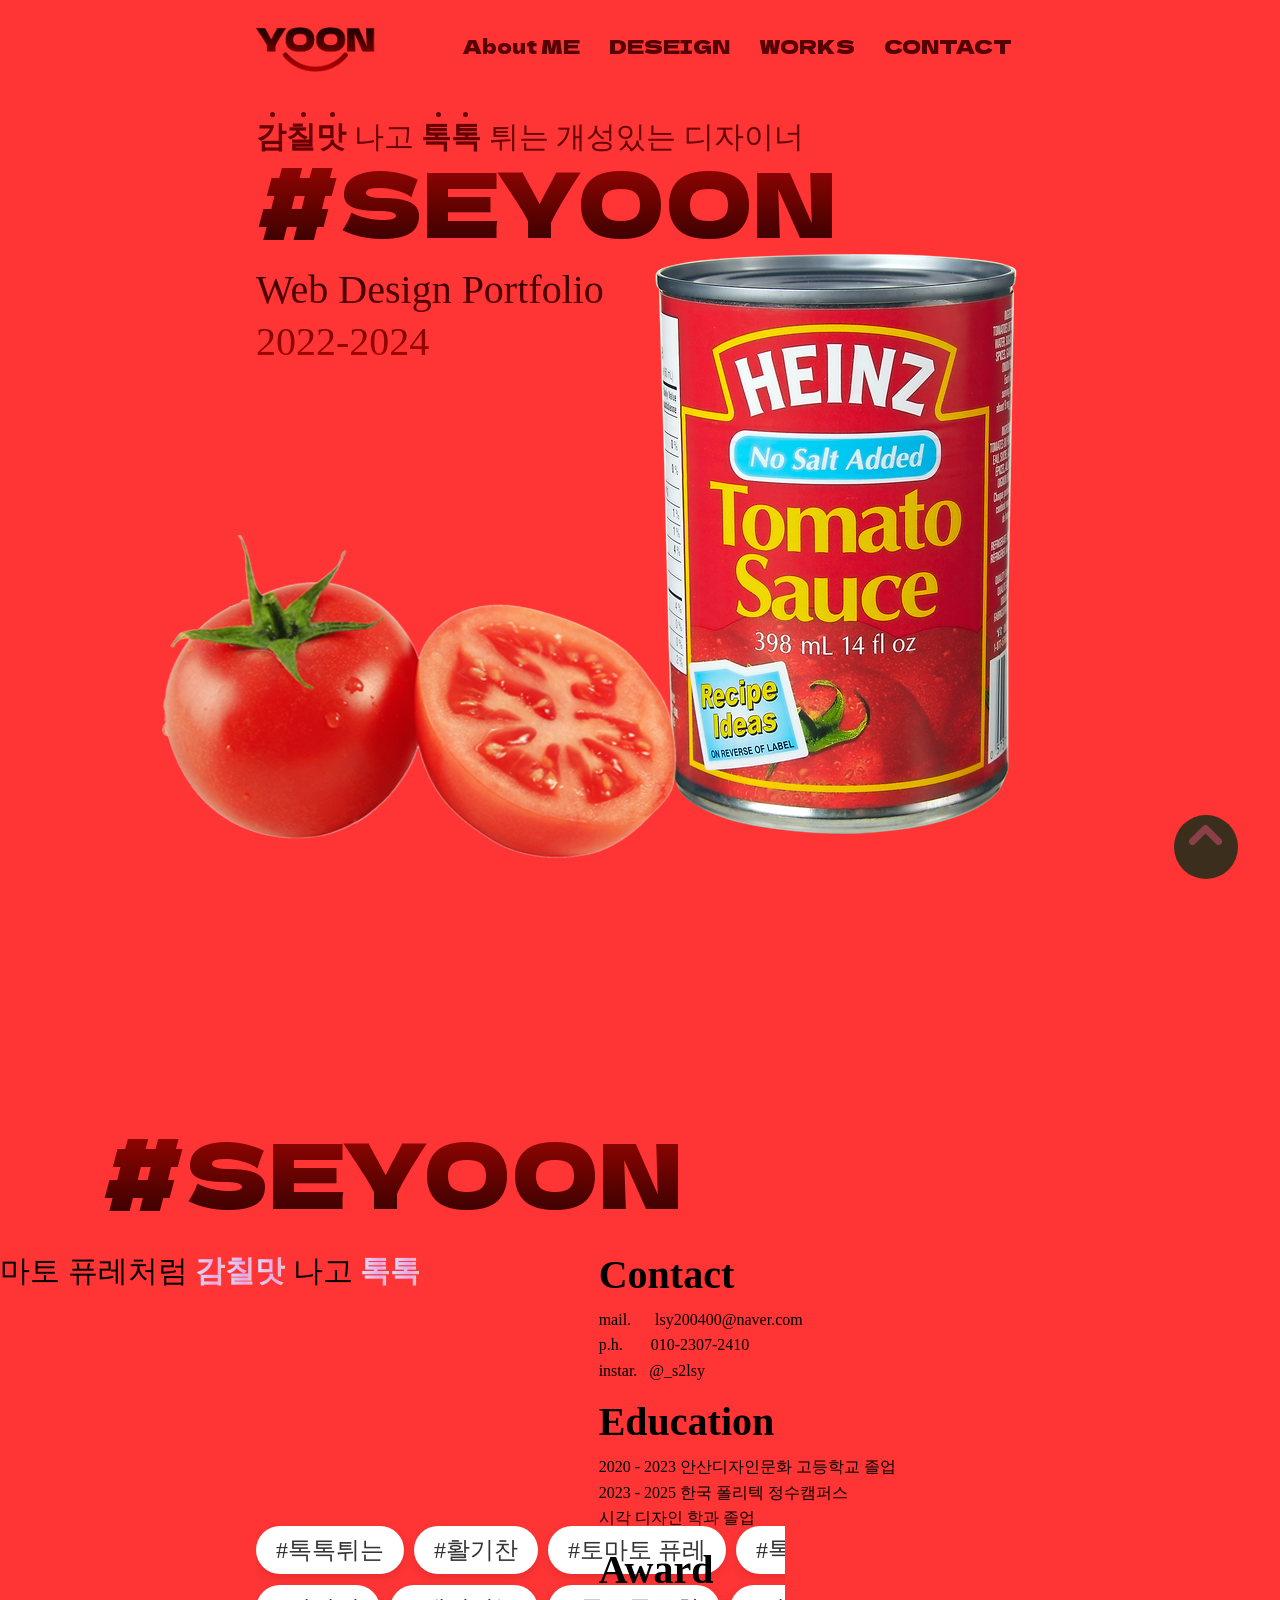
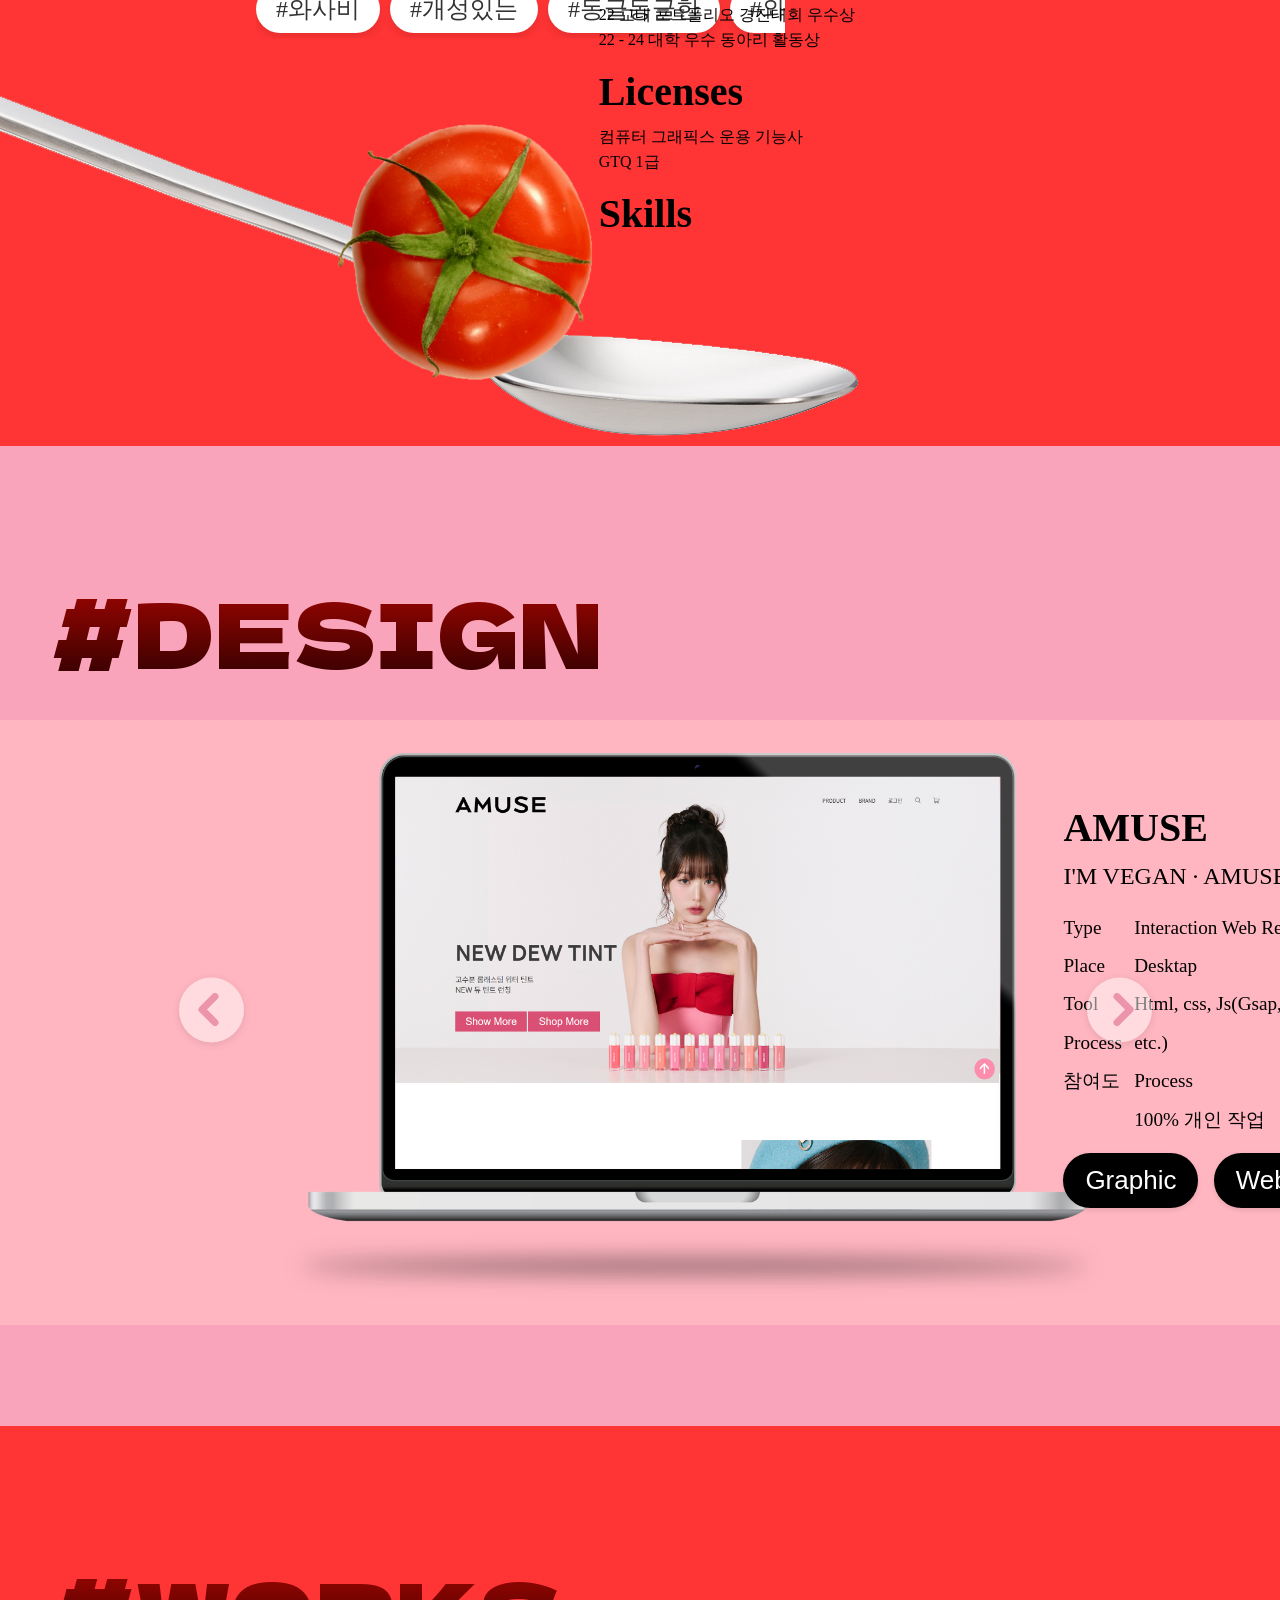
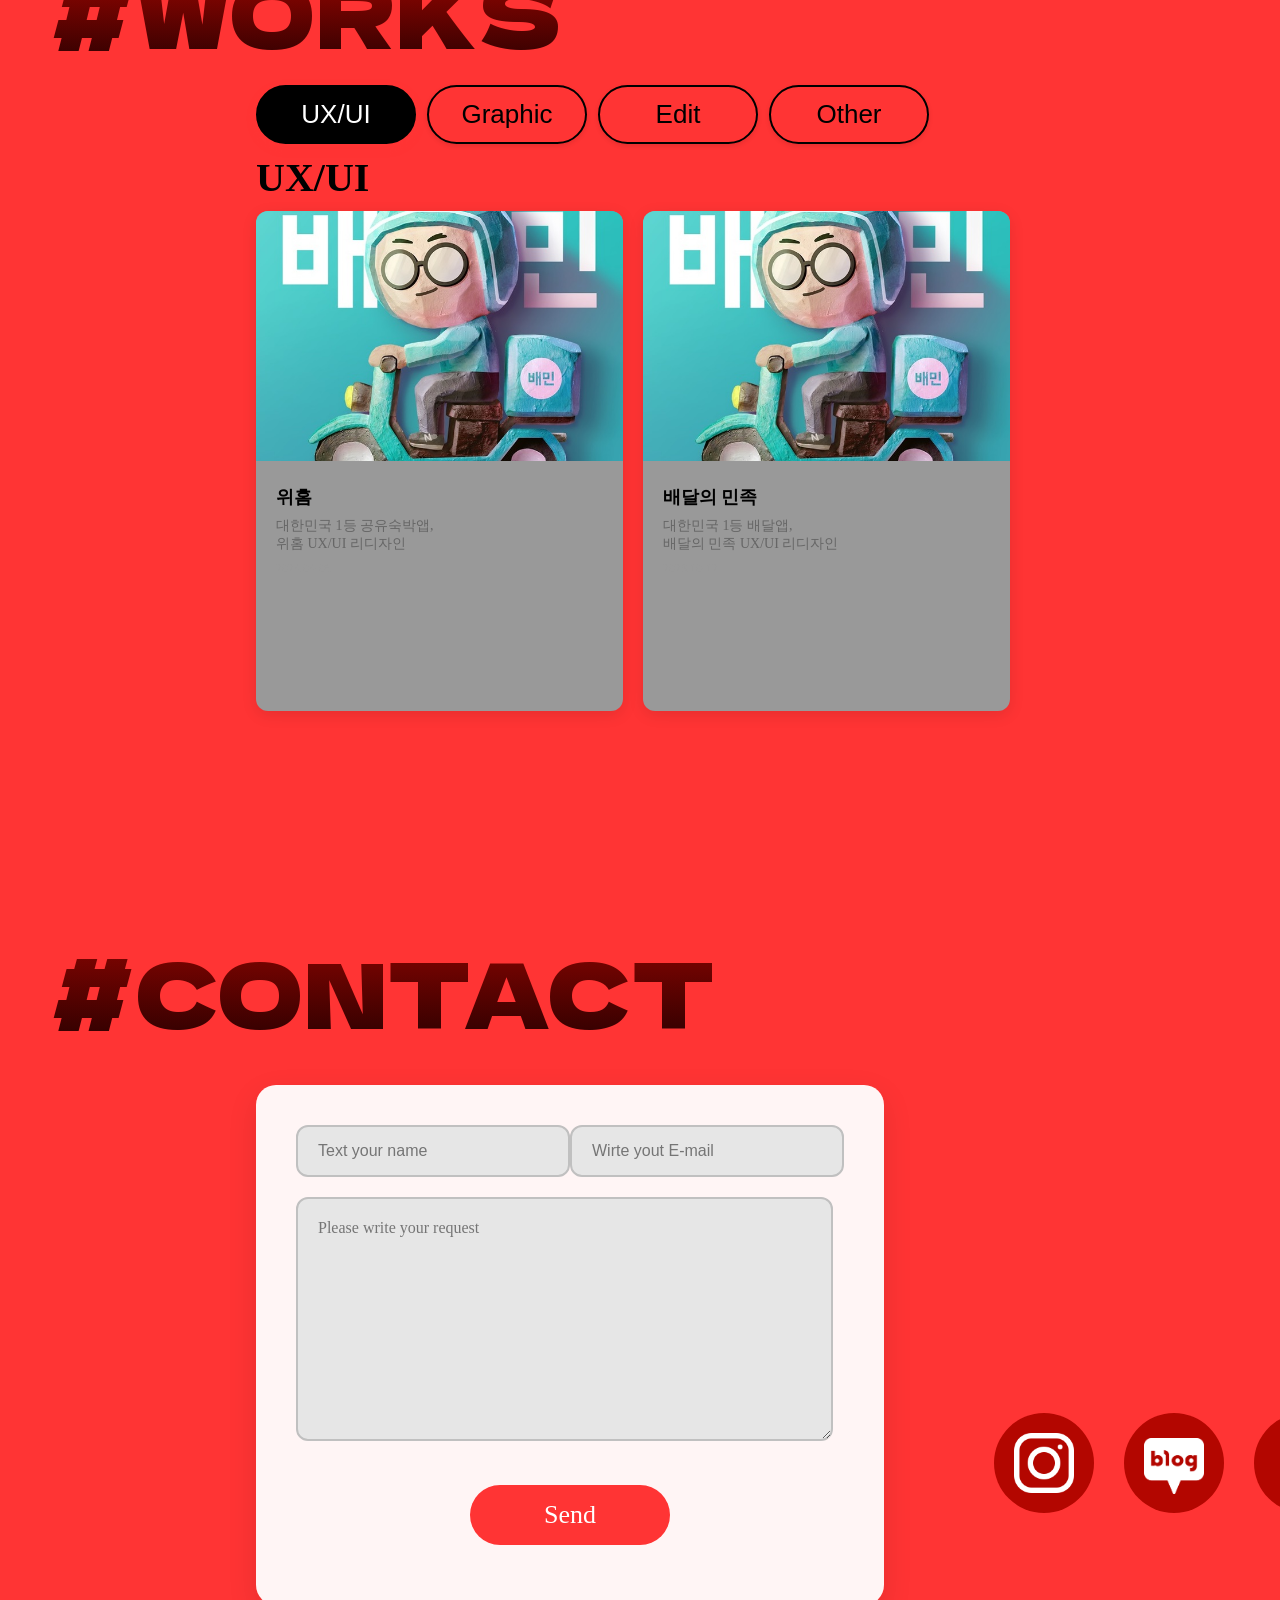
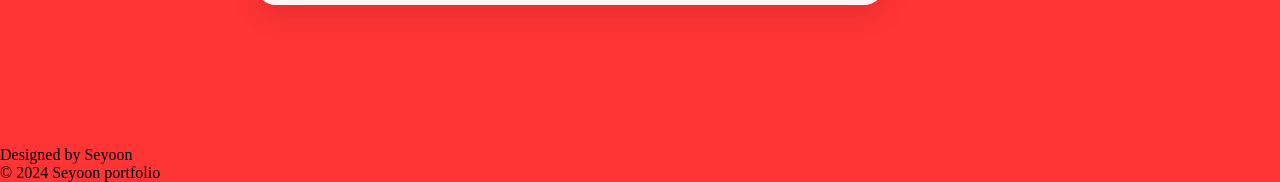
==== commit a98433f5: "밀기" ====
--- a/index.html
+++ b/index.html
@@ -515,7 +515,7 @@
                         <h3>UX/UI</h3>
                         <div class="boxsize">
                             <div class="work-item">
-                                <img src="images/uxui-work1.jpg"  alt="위홈UX/UI리디자인">
+                                <img src="./images/배달의민족 로고.jpg"  alt="위홈UX/UI리디자인">
                                 <div class="work-info">
                                     <h4>위홈 </h4>
                                     <p>대한민국 1등 공유숙박앱, <br> 위홈 UX/UI 리디자인</p>
@@ -523,7 +523,7 @@
                                 </div>
                             </div>
                             <div class="work-item">
-                                <img src="images/uxui-work2.jpg" alt="배달의 민족">
+                                <img src="./images/배달의민족 로고.jpg" alt="배달의 민족">
                                 <div class="work-info">
                                     <h4>배달의 민족</h4>
                                     <p>대한민국 1등 배달앱, <br>배달의 민족 UX/UI 리디자인</p>
@@ -953,5 +953,18 @@
     <!-- AOS 라이브러리 추가 -->
     <link rel="stylesheet" href="https://cdnjs.cloudflare.com/ajax/libs/aos/2.3.1/aos.css">
     <script src="https://cdnjs.cloudflare.com/ajax/libs/aos/2.3.1/aos.js"></script>
+
+    <script>
+        document.querySelectorAll('#header .h_nav a').forEach(anchor => {
+            anchor.addEventListener('click', function(e) {
+                e.preventDefault(); // 기본 클릭 동작 방지
+                const targetId = this.getAttribute('href'); // 클릭한 링크의 href 속성 가져오기
+                const targetElement = document.querySelector(targetId); // 해당 ID를 가진 요소 선택
+                
+                // 부드러운 스크롤 애니메이션
+                targetElement.scrollIntoView({ behavior: 'smooth' });
+            });
+        });
+    </script>
 </body>
 </html>
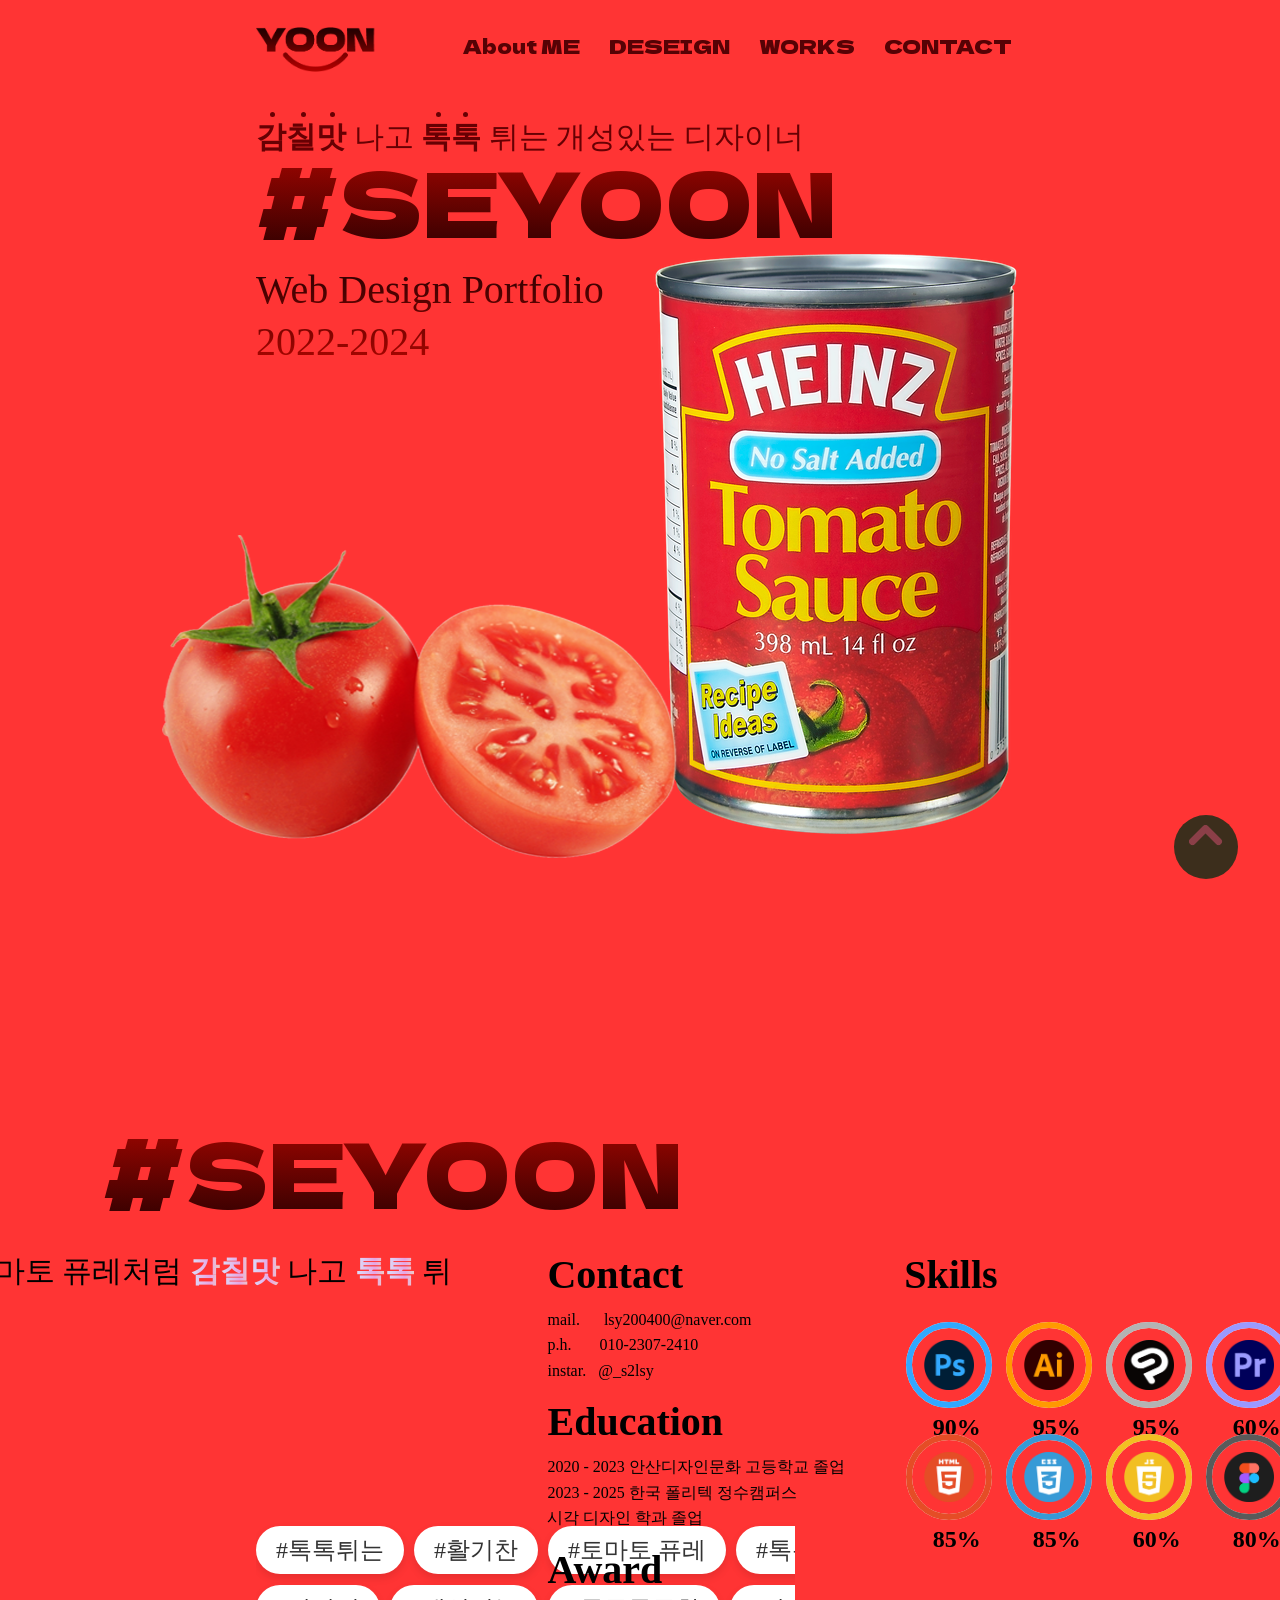
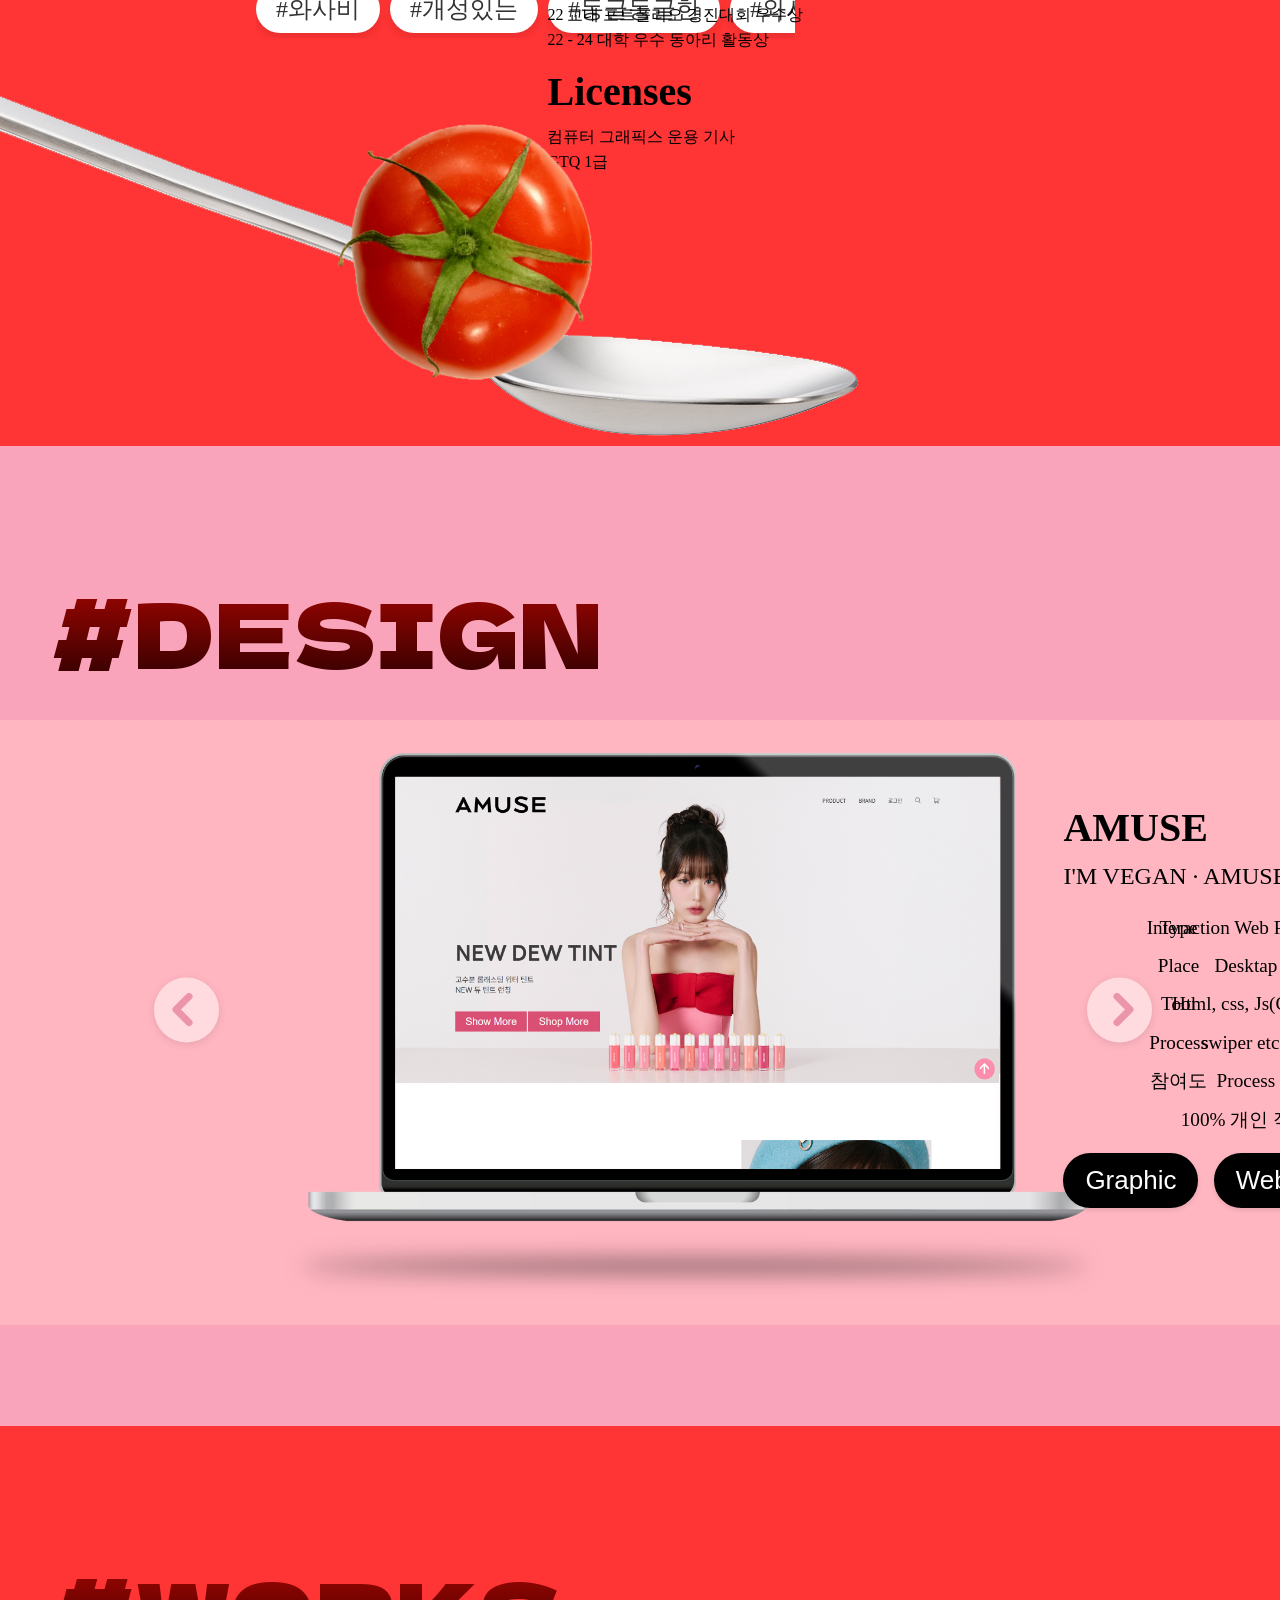
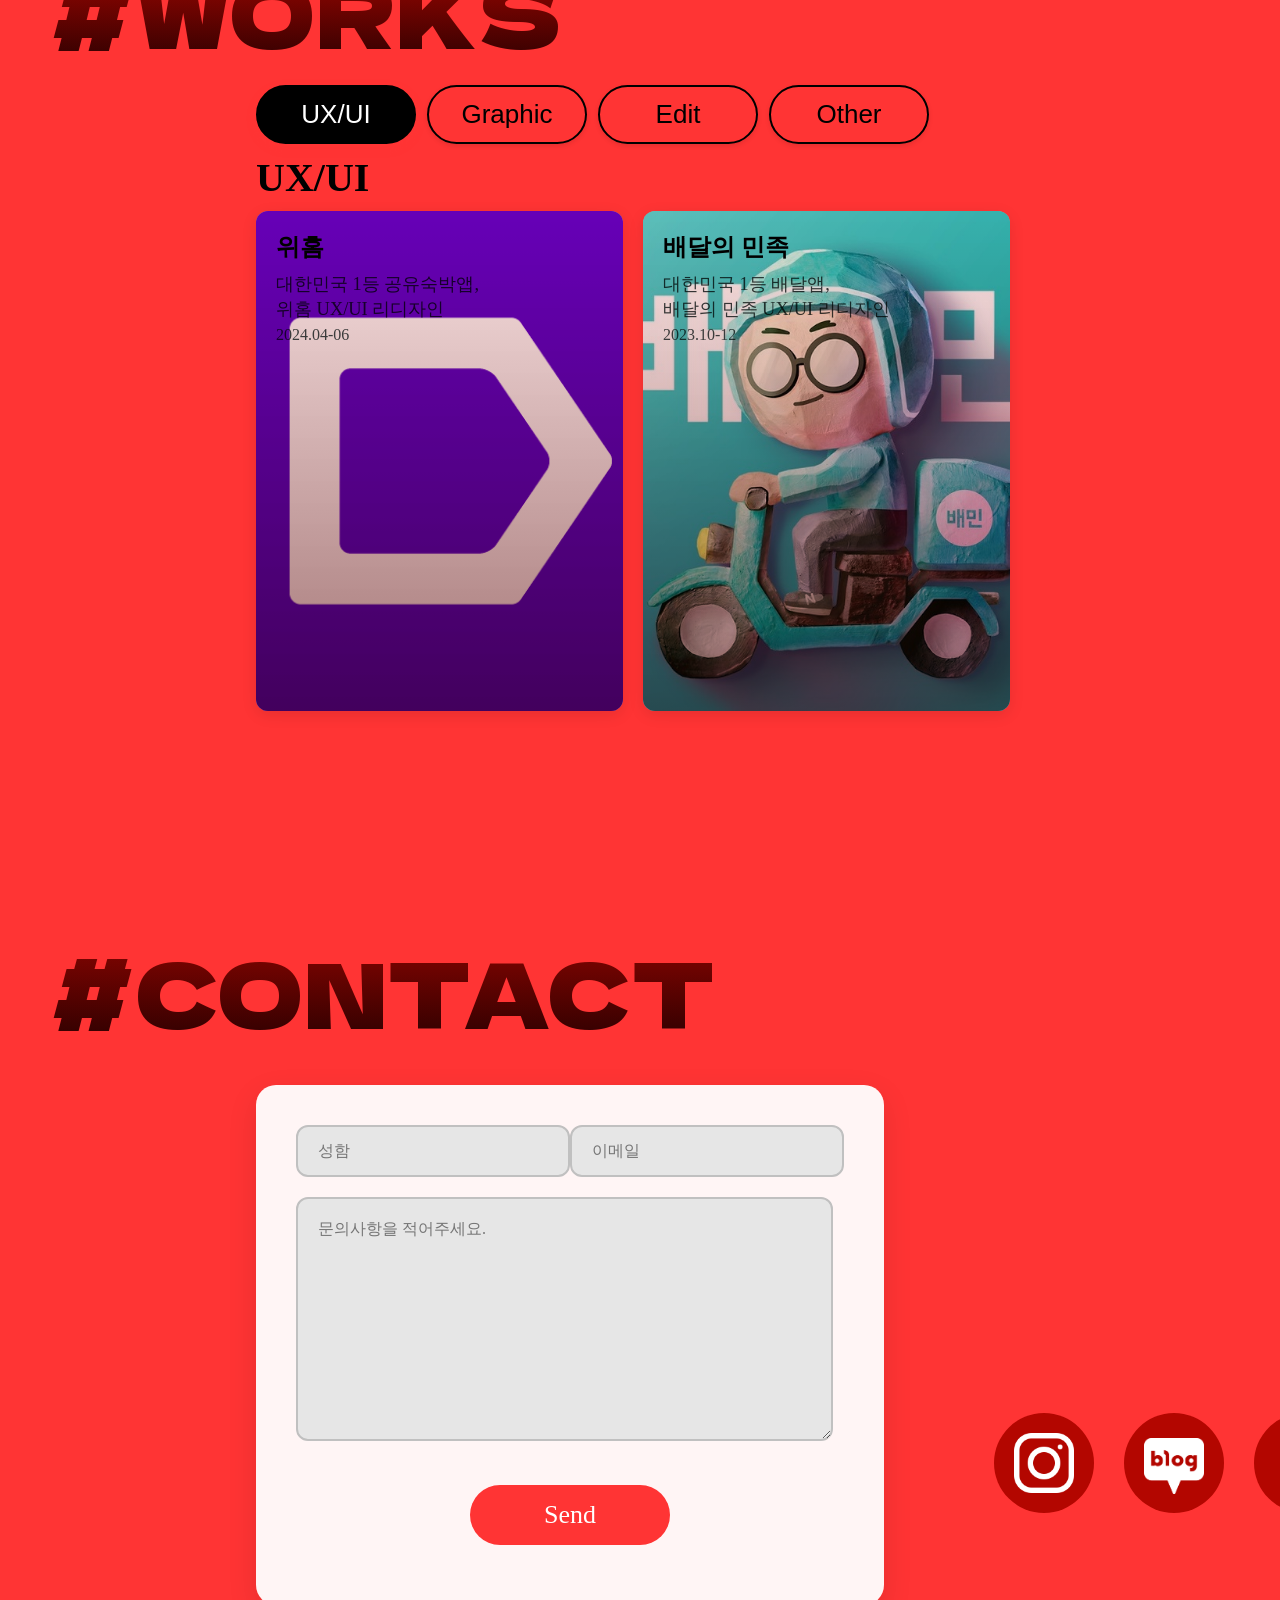
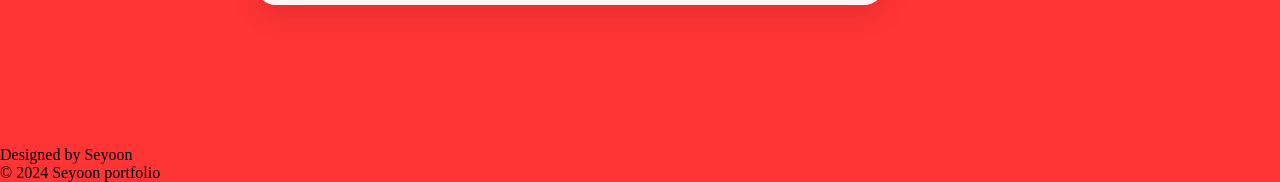
==== commit 295dd13a: "푸쉬" ====
--- a/index.html
+++ b/index.html
@@ -4,11 +4,15 @@
     <meta charset="UTF-8">
     <meta name="viewport" content="width=device-width, initial-scale=1.0">
     <title>Document</title>
+    <!-- GSAP 라이브러리 -->
+<script src="https://cdnjs.cloudflare.com/ajax/libs/gsap/3.12.5/gsap.min.js"></script>
+<!-- GSAP ScrollTrigger 플러그인 -->
+<script src="https://cdnjs.cloudflare.com/ajax/libs/gsap/3.12.5/ScrollTrigger.min.js"></script>
     <link rel="preconnect" href="https://fonts.googleapis.com">
     
 <link rel="preconnect" href="https://fonts.gstatic.com" crossorigin>
 <link href="https://fonts.googleapis.com/css2?family=Dela+Gothic+One&family=Fugaz+One&display=swap" rel="stylesheet">
-
+<link rel="stylesheet" href="https://cdn.jsdelivr.net/npm/glightbox/dist/css/glightbox.min.css">
     <link rel="stylesheet" href="./css/header.css">
     <link rel="stylesheet" href="./css/index.css">
     <link rel="stylesheet" href="./css/font.css">
@@ -17,9 +21,10 @@
     <link rel="stylesheet" href="./css/modal.css">
     <link rel="stylesheet" href="./css/works.css">
     <link rel="stylesheet" href="./css/contact.css">
-
-
-
+    <link rel="stylesheet" href="./css/skill.css">
+
+<link rel="stylesheet" href="https://cdn.jsdelivr.net/npm/glightbox/dist/css/glightbox.min.css">
+    <script src="https://cdn.jsdelivr.net/gh/mcstudios/glightbox/dist/js/glightbox.min.js"></script>
     <script src="https://cdnjs.cloudflare.com/ajax/libs/gsap/3.12.5/gsap.min.js"></script>
     <script src="https://cdnjs.cloudflare.com/ajax/libs/gsap/3.12.5/ScrollTrigger.min.js"></script>
 
@@ -181,7 +186,7 @@
                             <!-- 한번 더 복제 -->
                             <div class="keybox"><p>#톡톡튀는</p></div>
                             <div class="keybox"><p>#활기찬</p></div>
-                            <div class="keybox"><p>#토마토 퓨레</p></div>
+                            <div class="keybox"><p>#토��토 퓨레</p></div>
                         </div>
                         <div class="keyword-track-right">
                             <!-- 오른쪽으로 스크롤되는 키워드 -->
@@ -228,19 +233,113 @@
                     </div>
                     <div class="licenses" data-aos-delay="1100" data-aos="fade-left">
                         <h1>Licenses</h1>
-                        <p>컴퓨터 그래픽스 운용 기능사 <br>
+                        <p>컴퓨터 그래픽스 운용 기사 <br>
                             GTQ 1급
                         </p>
                     </div>
-                    <div class="skills"><!-- 스킬에 인터랙션 넣기 -->
-                        <div class="licenses" data-aos-delay="1200" data-aos="fade-left">
-                            <h1>Skills</h1>
-                            <div class="circle"></div>
-                            <div class="circle"></div>
-                            <div class="circle"></div>
-                            <div class="circle"></div>
-                            <div class="circle"></div>
-                            <div class="circle"></div>
+                    <div class="skills " data-aos-delay="1200" data-aos="fade-left"><!-- 스킬에 인터랙션 넣기 -->
+                        <h1>Skills</h1>
+                        <div class="box">
+                            <div class="ani">
+                                <div class="u_box">
+                                    <div class="percent photoshop">
+                                        <svg>
+                                            <circle cx="40" cy="40" r="40" />
+                                            <circle cx="40" cy="40" r="40" />
+                                        </svg>
+                                        
+                                        <div class="number">
+                                            <img src="./images/photo.png" width="50px" height="50px" alt="">
+                                        </div>
+                                        <h2 class="text">90<span>%</span></h2><!-- 스킬 형식 -->
+                                    </div>
+                                    
+                                    <div class="percent2 illustrator">
+                                        <svg>
+                                            <circle cx="40" cy="40" r="40" />
+                                            <circle cx="40" cy="40" r="40" />
+                                        </svg>
+                                        <div class="number">
+                                            <img src="./images/illust.png" width="50px" height="50px" alt="">
+                                        </div>
+                                        <h2 class="text">95<span>%</span></h2><!-- 스킬 형식 -->
+                                    </div>
+                                    
+                                    <div class="percent3 clip">
+                                        <svg>
+                                            <circle cx="40" cy="40" r="40" />
+                                            <circle cx="40" cy="40" r="40" />
+                                        </svg>
+                                        <div class="number">
+                                            <img src="./images/clip1.png" width="50px" height="50px" alt="">
+                                            
+                                        </div>
+                                        <h2 class="text">95<span>%</span></h2><!-- 스킬 형식 -->
+                                    </div>
+                    
+                                    <div class="percent4 premiere">
+                                        <svg>
+                                            <circle cx="40" cy="40" r="40" />
+                                            <circle cx="40" cy="40" r="40" />
+                                        </svg>
+                                        <div class="number">
+                                            <img src="./images/premiere.png" width="50px" height="50px" alt="">
+                                            
+                                        </div>
+                                        <h2 class="text">60<span>%</span></h2><!-- 스킬 형식 -->
+                                    </div>
+                                </div>
+                                <div class="d_box">
+                                    <div class="percent5 html">
+                                        <svg>
+                                            <circle cx="40" cy="40" r="40" />
+                                            <circle cx="40" cy="40" r="40" />
+                                        </svg>
+                                        <div class="number">
+                                            <img src="./images/html.png" width="50px" height="50px" alt="">
+                                            
+                                        </div>
+                                        <h2 class="text">85<span>%</span></h2><!-- 스킬 형식 -->
+                                    </div>
+                    
+                                    <div class="percent6 css">
+                                        <svg>
+                                            <circle cx="40" cy="40" r="40" />
+                                            <circle cx="40" cy="40" r="40" />
+                                        </svg>
+                                        <div class="number">
+                                            <img src="./images/css.png" width="50px" height="50px" alt="">
+                                            
+                                        </div>
+                                        <h2 class="text">85<span>%</span></h2><!-- 스킬 형식 -->
+                                    </div>
+                    
+                                    <div class="percent7 js">
+                                        <svg>
+                                            <circle cx="40" cy="40" r="40" />
+                                            <circle cx="40" cy="40" r="40" />
+                                        </svg>
+                                        <div class="number">
+                                            <img src="./images/js.png" width="50px" height="50px" alt="">
+                                            
+                                        </div>
+                                        <h2 class="text">60<span>%</span></h2><!-- 스킬 형식 -->
+                                    </div>
+                    
+                                    <div class="percent8 figma">
+                                        <svg>
+                                            <circle cx="40" cy="40" r="40" />
+                                            <circle cx="40" cy="40" r="40" />
+                                        </svg>
+                                        <div class="number">
+                                            <img src="./images/figma.png" width="50px" height="50px" alt="">
+                                            
+                                        </div>
+                                        <h2 class="text">80<span>%</span></h2><!-- 스킬 형식 -->
+                                    </div>
+                                </div>
+                    
+                            </div>
                         </div>
                     </div>
                 </div>
@@ -308,7 +407,7 @@
                                 <div class="back">
 
                                     <div class="mockup">
-                                        <button id="modalOpenButton2"><img src="images/amuse.png" width="833px" height="582px" alt=""></button>
+                                        <button id="modalOpenButton2"><img src="images/kakaobank-웹사이즈.png" width="833px" height="582px" alt=""></button>
                                     </div>
 
                                     <div class="d_txtbox">
@@ -349,7 +448,7 @@
                             <div class="slide red-bg">
                                 <div class="back">
                                     <div class="mockup">
-                                        <button id="modalOpenButton3"><img src="images/amuse.png" width="833px" height="582px" alt=""></button>
+                                        <button id="modalOpenButton3"><img src="images/tomato-웹사이즈2.png" width="833px" height="582px" alt=""></button>
                                     </div>
                                     <div class="d_txtbox">
                                         <div class="title">
@@ -405,19 +504,23 @@
                                 <div class="image-slider">
                                     <div class="img">
                                         <p>AMUSE index.1</p>
-                                        <img src="images/amuse-1.svg" alt="Image 1">
+                                        <img src="images/amuse1.png" alt="Image 1">
                                     </div>
                                     <div class="img">
                                         <p>AMUSE index.2</p>
-                                        <img src="images/amuse-2.svg" alt="Image 1">
+                                        <img src="images/amuse.3.png" alt="Image 1">
                                     </div>
                                     <div class="img"> 
                                         <p>AMUSE index.3</p>
-                                        <img src="images/amuse-3.svg" alt="Image 1">
+                                        <img src="images/amuse2.png" alt="Image 1">
                                     </div>
                                     <div class="img">
                                         <p>AMUSE index.4</p>
                                         <img src="images/amuse-4.svg" alt="Image 1">
+                                    </div>
+                                    <div class="img">
+                                        <p>AMUSE index.5</p>
+                                        <img src="images/amuse-5.svg" alt="Image 1">
                                     </div>
                                 </div>
                                 <button class="modal-button" id="modalNextButton"><img src="images/right.svg" alt=""></button>
@@ -514,8 +617,9 @@
                     <div id="uxui" class="tab-works active" >
                         <h3>UX/UI</h3>
                         <div class="boxsize">
-                            <div class="work-item">
-                                <img src="./images/배달의민족 로고.jpg"  alt="위홈UX/UI리디자인">
+                            <div class="work-item wehome">
+                                <img src="./images/위홈.png"  alt="위홈UX/UI리디자인">
+    
                                 <div class="work-info">
                                     <h4>위홈 </h4>
                                     <p>대한민국 1등 공유숙박앱, <br> 위홈 UX/UI 리디자인</p>
@@ -523,7 +627,7 @@
                                 </div>
                             </div>
                             <div class="work-item">
-                                <img src="./images/배달의민족 로고.jpg" alt="배달의 민족">
+                                <img src="./images/배달의민족 로고.jpg"  alt="배달의 민족" >
                                 <div class="work-info">
                                     <h4>배달의 민족</h4>
                                     <p>대한민국 1등 배달앱, <br>배달의 민족 UX/UI 리디자인</p>
@@ -539,48 +643,57 @@
                         <div class="boxsize" >
                             <div class="r_small">
                                 <div class="work-item size-small" >
-                                    <img src="images/브랜드포스터.png" alt="브랜드 포스터">
+                                    <img src="images/works.jpg" alt="브랜드 포스터">
                                     <div class="work-info">
-                                        <h4>브랜드 포스터</h4>
+                                        <h4>시간</h4>
                                         <!-- <p>신제품 출시 홍보 포스터 디자인</p> -->
-                                        <span class="date">2024.02</span>
+                                        <span class="date">2024.10</span>
                                     </div>
                                 </div>
                             
                                 <div class="work-item size-small">
-                                    <img src="images/graphic-work2.jpg" alt="SNS 배너">
+                                    <img src="images/works_instar/1.jpg" alt="SNS 배너">
                                     <div class="work-info">
-                                        <h4>SNS 배너 디자인</h4>
-                                        <p>아 렉걸린다</p>
-                                        <span class="date">2024.01</span>
-                                    </div>
-                                </div>
-                            </div>
-                        
-                            <div class="work-item size-large">
-                                <img src="images/graphic-work3.jpg" alt="패키지 디자인">
-                                <div class="work-info">
-                                    <h4>dk rpdlagkrhtlvek</h4>
-                                    <p>화장품 브랜드 패키지 디자인</p>
-                                    <span class="date">2023.12</span>
-                                </div>
-                            </div>
+                                        <h4>봉공이와 함께 수원화성 탐방</h4>
+                                        <p>2024 공모전</p>
+                                        <span class="date">2024.11</span>
+                                    </div>
+                                </div>
+                            </div>
+                            <button id="modalOpenButton4">
+                                <div class="work-item size-large">
+                                    <img src="./images/img1.jpg" width="465px" alt="패키지 디자인">
+                                    <div class="work-info">
+                                        <h4>illustrat</h4>
+                                        <p>취미생활 로그모음</p>
+                                        <span class="date">2021.08/14  ~ 2023</span>
+                                    </div>
+                                </div>
+                            </button>
+
+
                             <div class="r_small">
-                                <div class="work-item size-small">
-                                    <img src="images/브랜드포스터.png" alt="브랜드 포스터">
-                                    <div class="work-info">
-                                        <h4>브랜드 포스터</h4>
-                                        <p>신제품 출시 홍보 포스터 디자인</p>
-                                        <span class="date">2024.02</span>
-                                    </div>
-                                </div>
+                                
+                                    <div class="work-item size-small" >
+                                    
+                                        <img src="images/켈리..2.jpg" alt="브랜드 포스터">
+                                        <div class="work-info">
+                                            <h4>K스럽게, <br>K켈리스럽게</h4>
+                                            <p>켈리 IMC 제안서 시안
+                                            </p>
+                                            <span class="date">2023.10</span>
+                                        </div>
+                                    
+                                    </div>
+                                
                             
                                 <div class="work-item size-small">
-                                    <img src="images/graphic-work2.jpg" alt="SNS 배너">
+                                    <img src="images/2301110176_이세윤(앨범커버)3차.png" alt="SNS 배너">
                                     <div class="work-info">
-                                        <h4>여기는제목입니다아아아아아랑</h4>
-                                        <p>인스타그램 마케팅용 배너 시리즈</p>
-                                        <span class="date">2024.01</span>
+                                        <h4>앨범 커버 리디자인</h4>
+                                        <p>아이묭 앨범커버 <br>
+                                            君はロックを聴かない 리디자인</p>
+                                        <span class="date">2023.06</span>
                                     </div>
                                 </div>
                             </div>
@@ -592,27 +705,27 @@
                         <h3>Edit</h3>
                         <div class="boxsize">
                             <div class="work-item">
-                                <img src="images/edit-work1.jpg" alt="영상 편집">
+                                <img src="./images/틴트.png" alt="영상 편집">
                                 <div class="work-info">
-                                    <h4>아 뭐넣지</h4>
-                                    <p>30초 브랜드 홍보 모션그래픽</p>
-                                    <span class="date">2024.02</span>
+                                    <h4>오페라 립틴트</h4>
+                                    <p>'오페라 립틴트' 상세페이지 리뉴얼 디자인</p>
+                                    <span class="date">2024.06</span>
                                 </div>
                             </div>
                             <div class="work-item">
-                                <img src="images/edit-work2.jpg" alt="제품 영상">
+                                <img src="./images/edit.png" alt="제품 영상">
                                 <div class="work-info">
-                                    <h4>인스타툰이랑편집이랑</h4>
-                                    <p>신제품 런칭 홍보 영상</p>
-                                    <span class="date">2024.01</span>
+                                    <h4>KUNDAL HONEY&MACADAMIA</h4>
+                                    <p>'KUNDAL HONEY&MACADAMIA' 디자인 응용</p>
+                                    <span class="date">2023.10</span>
                                 </div>
                             </div>
                             <div class="work-item">
-                                <img src="images/edit-work3.jpg" alt="SNS 영상">
+                                <img src="./images/edit3.png" alt="SNS 영상">
                                 <div class="work-info">
-                                    <h4>무언가넣겟죠</h4>
-                                    <p>인스타그램 릴스 시리즈</p>
-                                    <span class="date">2023.12</span>
+                                    <h4>비촌치킨</h4>
+                                    <p>비촌치킨 전단지 리뉴얼 디자인</p>
+                                    <span class="date">2023.09</span>
                                 </div>
                             </div>
                         </div>
@@ -623,14 +736,14 @@
                         <h3>Other</h3>
                         <div class="boxsize">
                             <div class="work-item">
-                                <img src="images/other-work1.jpg" alt="일러스트레이션">
+                                <video src="images/뉴진스.mp4" alt="일러스트레이션"></video>
                                 <div class="work-info">
-                                    <h4>아...저능해</h4>
-                                    <p>브랜드 캐릭터 디자인</p>
-                                    <span class="date">2024.01</span>
-                                </div>
-                            </div>
-                            <div class="work-item">
+                                    <h4>뉴진스 모션그래픽</h4>
+                                    <p>모션그래픽을 활용한 뉴진스 파워퍼프걸 홍보 영상</p>
+                                    <span class="date">2024.05</span>
+                                </div>
+                            </div>
+                            <!-- <div class="work-item">
                                 <img src="images/other-work2.jpg" alt="3D 모델링">
                                 <div class="work-info">
                                     <h4>3D 제품 렌더링</h4>
@@ -645,10 +758,43 @@
                                     <p>스타트업 브랜딩 작업</p>
                                     <span class="date">2023.11</span>
                                 </div>
-                            </div>
+                            </div> -->
                         </div>
                     </div>
                 </div>
+
+                <div id="modalContainer4" class="hidden">
+                    <div id="modalContent">
+                        <h2>KAKAO BNAK Web site Resign</h2>
+                        <p>KAKAO BNAKindex.1</p>
+                        <button id="modalCloseButton4" class="modalCloseButton1"><p>X</p></button>
+                        <div class="modal-slider-wrap">
+                            <button class="modal-button" id="modalPrevButton4"><img src="images/left.svg" alt=""></button>
+                                <div class="image-slider">
+                                    <div class="img">
+                                        <p>KAKAO BNAK index.1</p>
+                                        <img src="images/amuse-1.svg" alt="Image 1">
+                                    </div>
+                                    <div class="img">
+                                        <p>KAKAO BNAK index.2</p>
+                                        <img src="images/amuse-2.svg" alt="Image 1">
+                                    </div>
+                                    <div class="img"> 
+                                        <p>KAKAO BNAK index.3</p>
+                                        <img src="images/amuse-3.svg" alt="Image 1">
+                                    </div>
+                                    <div class="img">
+                                        <p>KAKAO BNAK index.4</p>
+                                        <img src="images/amuse-4.svg" alt="Image 1">
+                                    </div>
+                                </div>
+                            <button class="modal-button" id="modalNextButton3"><img src="images/right.svg" alt=""></button>
+                        </div>
+                            
+                            
+                    </div>
+                </div>
+                
             </div>
 
             <div id="contact">
@@ -659,23 +805,29 @@
                         <form class="contactbox" action="js/send_email.php" method="POST">
                             <div class="infobox">
                                 <div class="namebox">
-                                    <input type="text" name="name" placeholder="Text your name" required>
+                                    <input type="text" name="name" placeholder="성함" required>
                                 </div>
                                 <div class="emailbox">
-                                    <input type="email" name="email" placeholder="Wirte yout E-mail" required>
+                                    <input type="email" name="email" placeholder="이메일" required>
                                 </div>
                             </div>
                             <div class="requestbox">
-                                <textarea name="message" placeholder="Please write your request" required></textarea>
+                                <textarea name="message" placeholder="문의사항을 적어주세요." required></textarea>
                             </div>
 
                             <button type="submit">Send</button>
                         </form>
                     </div>
                     <div class="SNSbox" data-aos-delay="400" data-aos="fade-up">
-                        <div class="instar" ><img src="images/instar.png" alt=""></div>
-                        <div class="blog"><img src="images/blog.png" alt=""></div>
-                        <div class="behance"><img src="images/behance.png" alt=""></div>
+                        <a target="_blank" href="https://www.instagram.com/_s2lsy/">
+                            <div class="instar" ><img src="images/instar.png" alt=""></div>
+                        </a>
+                        <a target="_blank" href="https://blog.naver.com/lsy200400">
+                            <div class="blog"><img src="images/blog.png" alt=""></div>
+                        </a>
+                        <a target="_blank" href="https://www.behance.net/lsy200400">
+                            <div class="behance"><img src="images/behance.png" alt=""></div>
+                        </a>
                     </div>
                 </div>
             </div>
@@ -936,6 +1088,12 @@
         <!-- 모달창안에 슬라이드창 -->
         <script src="./js/modalslide.js"></script>  
 
+    <!-- works 모달창 -->
+    <script src="./js/worksmodal.js"></script>
+
+
+
+
     <!-- 스크롤 애니메이션 -->
     <script src="./js/scroll-animation.js"></script>
 
@@ -955,16 +1113,83 @@
     <script src="https://cdnjs.cloudflare.com/ajax/libs/aos/2.3.1/aos.js"></script>
 
     <script>
-        document.querySelectorAll('#header .h_nav a').forEach(anchor => {
-            anchor.addEventListener('click', function(e) {
-                e.preventDefault(); // 기본 클릭 동작 방지
-                const targetId = this.getAttribute('href'); // 클릭한 링크의 href 속성 가져오기
-                const targetElement = document.querySelector(targetId); // 해당 ID를 가진 요소 선택
-                
-                // 부드러운 스크롤 애니메이션
-                targetElement.scrollIntoView({ behavior: 'smooth' });
+        document.addEventListener('DOMContentLoaded', function() {
+            document.querySelectorAll('#header .h_nav a, #header .h_logo a').forEach(anchor => {
+                anchor.addEventListener('click', function(e) {
+                    e.preventDefault(); // 기본 클릭 동작 방지
+                    const targetId = this.getAttribute('href'); // 클릭한 링크의 href 속성 가져오기
+                    const targetElement = document.querySelector(targetId); // 해당 ID를 가진 요소 선택
+                    
+                    // 부드러운 스크롤 애니메이션
+                    targetElement.scrollIntoView({ behavior: 'smooth' });
+                });
             });
         });
     </script>
+
+    <script>
+        
+        // GSAP 및 ScrollTrigger 초기화
+        gsap.registerPlugin(ScrollTrigger);
+    
+        // 모든 .percent 요소에 대해 ScrollTrigger 설정
+        const percentElements = document.querySelectorAll('.percent, .percent2, .percent3, .percent4, .percent5, .percent6, .percent7, .percent8');
+    
+        percentElements.forEach((element) => {
+            const svgCircle = element.querySelector('svg circle:nth-child(2)');
+        
+            // 원의 클래스에 따라 적절한 애니메이션 이름을 지정
+            let animationName;
+            if (element.classList.contains('photoshop')) {
+                animationName = 'progress95';
+            } else if (element.classList.contains('illustrator')) {
+                animationName = 'progress87';
+            } else if (element.classList.contains('clip')) {
+                animationName = 'progress87';
+            } else if (element.classList.contains('premiere')) {
+                animationName = 'progress60';
+            } else if (element.classList.contains('html')) {
+                animationName = 'progress85';
+            } else if (element.classList.contains('css')) {
+                animationName = 'progress85';
+            } else if (element.classList.contains('js')) {
+                animationName = 'progress60';
+            } else if (element.classList.contains('figma')) {
+                animationName = 'progress95';
+            }
+        
+            ScrollTrigger.create({
+                trigger: element, // 현재 요소가 트리거
+                start: "top 80%", // 섹션이 뷰포트에 80% 들어오면 시작
+                end: "top 30%", // 섹션이 뷰포트에 30% 남을 때 종료
+                onEnter: () => {
+                    svgCircle.style.animation = 'none'; // 이전 애니메이션 초기화
+                    setTimeout(() => {
+                        svgCircle.style.animation = `${animationName} 1s linear forwards`; // 고유 애니메이션 다시 설정
+                    }, 0);
+                },
+                onLeaveBack: () => {
+                    svgCircle.style.animation = 'none'; // 다시 위로 올라갈 때 애니메이션 초기화
+                }
+            });
+        });
+    
+    </script>
+
+    <!-- 각 스킬 요소에 애니메이션을 적용하는 스크립트 -->
+    <script>
+        document.addEventListener('DOMContentLoaded', function() {
+            const percentElements = document.querySelectorAll('.percent, .percent2, .percent3, .percent4, .percent5, .percent6, .percent7, .percent8');
+
+            percentElements.forEach((element) => {
+                const svgCircle = element.querySelector('svg circle:nth-child(2)');
+                const animationName = svgCircle.getAttribute('class'); // 각 스킬에 맞는 클래스 이름을 가져옴
+
+                // 애니메이션을 적용
+                svgCircle.style.animation = `${animationName} 1s linear forwards`;
+            });
+        });
+    </script>
+
 </body>
 </html>
--- a/css/index.css
+++ b/css/index.css
@@ -237,7 +237,7 @@
 #about .about_box {
     position: absolute;
     right: 0;
-    margin-right: 30%;
+    margin-right: 34%;
     /* margin-top: 2%; */
 }
 
--- a/css/design.css
+++ b/css/design.css
@@ -34,6 +34,7 @@
         
     }
     .mockup {
+
         flex: 1; /* 남은 공간을 차지하도록 설정 */
     }
 
@@ -167,7 +168,7 @@
     }
 
     .prev {
-        left: 14%;
+        left: 12%;
     }
     .prev img {
         margin-right: 11%;
--- a/css/modal.css
+++ b/css/modal.css
@@ -3,6 +3,7 @@
 #modalOpenButton1,
 #modalOpenButton2,
 #modalOpenButton3,
+#modalOpenButton4,
 #modalCloseButton1,
 #modalCloseButton2,
 #modalCloseButton3,
@@ -12,7 +13,8 @@
   
 #modalContainer1,
 #modalContainer2,
-#modalContainer3{
+#modalContainer3,
+#modalContainer4{
     width: 100%;
     height: 100%;
     position: fixed;
@@ -46,7 +48,8 @@
 
 #modalContainer1.hidden,
 #modalContainer2.hidden,
-#modalContainer3.hidden {
+#modalContainer3.hidden,
+#modalContainer4.hidden {
     opacity: 0;
     display: none;
     z-index: 2;
@@ -55,7 +58,8 @@
 
 #modalContainer1,
 #modalContainer2,
-#modalContainer3{
+#modalContainer3,
+#modalContainer4{
     width: 100%;
     height: 100%;
     position: fixed;
@@ -155,6 +159,9 @@
     margin: 0 10px 0px 20px;
     cursor: pointer;
     font-size: 1.125rem; /* 18px -> 1.125rem */
+    position: absolute; /* 추가: 버튼을 절대 위치로 설정 */
+    top: 50%; /* 추가: 버튼을 수직 중앙에 위치 */
+    transform: translateY(-2%);
 }
 .modal-button:hover{
     background: rgb(255, 194, 194);
@@ -166,17 +173,24 @@
     
 }
 
-
+#modalPrevButton {
+    left: 280px; /* 추가: 이전 버튼 위치 */
+}
+
+#modalNextButton {
+    right: 280px; /* 추가: 다음 버튼 위치 */
+}
 
 #modalContent .img {
     display: flex;
     flex-direction: column; /* 세로 방향으로 정렬 */
+    justify-content: center; /* 수직 중앙 정렬 추가 */
+    align-items: center; /* 수평 중앙 정렬 추가 */
     overflow: auto; /* 스크롤 가능 */
     overflow-x: hidden;
     width: 800px; /* 슬라이더의 비를 설정 */
     height: 600px; /* 슬라이더의 높이를 설정 */
     text-align: center;
-    position: relative; /* 위치 설정 */
     margin-top: 2%;
 }
 
--- a/css/works.css
+++ b/css/works.css
@@ -49,12 +49,43 @@
     margin-bottom: 20px; /* 세로 간격 조정 */
 }
 
-
-
+#graphic .work-item.size-small img{
+    width: 100%;
+    height: 100%;
+    object-fit: cover;
+}
+#edit .work-item{
+    width: 400px;
+    height: 620px;
+    display: flex;
+    flex-direction: column;
+    align-items: center; /* 세로 정렬 */
+    margin-bottom: 20px; /* 세로 간격 조정 */
+}
+#edit .work-item img{
+    width: 100%;
+    height: 100%;
+    object-fit: fill;
+}
+
+
+
+
+#other .work-item{
+    width: 80%;
+    height: 620px;
+}
+#other .work-item video{
+    width: 100%;
+    height: 100%;
+    object-fit: cover;
+}
 
 
 
 .work-item {
+
+    position: relative;
     background: white;
     border-radius: 12px;
     overflow: hidden;
@@ -66,32 +97,57 @@
 .work-item:hover {
     transform: translateY(-10px);
     box-shadow: 0 6px 20px rgba(0,0,0,0.15);
-}
-
-.work-item img {
-    width: 100%;
-    height: 250px;
-    object-fit: cover;
-}
-
-.work-info {
+    
+}
+
+#uxui .work-item img {
+    width: 100%;
+    height: 100%;
+    object-fit: cover;
+}
+#graphic .work-item img {
+    object-fit: cover;
+}
+#graphic .r_small img {
+    width: 100%;
+    height: 100%;
+    object-fit: cover;
+}
+
+.work-info  {
+    
+    width: 100%;
+    height: 100%;
+    position: absolute;
+    top: 0;
+    left: 0;
+    right: 0;
+    mix-blend-mode: multiply ;
+    background: linear-gradient(rgba(247, 202, 202, 0.5), rgba(89, 8, 8, 0.6));
     padding: 20px;
+    box-shadow: 0 -2px 10px rgba(0,0,0,0.1);
+    transition: background 1s ease-in;
+}
+
+
+.work-info:hover {
+    background: none;
 }
 
 .work-info h4 {
-    font-size: 1.125rem; /* 18px -> 1.125rem */
+    font-size: 1.5rem; /* 18px -> 1.125rem */
     margin: 0 0 8px 0;
 }
 
 .work-info p {
-    font-size: 0.875rem; /* 14px -> 0.875rem */
-    color: #666;
+    font-size: 1.15rem; /* 14px -> 0.875rem */
+    color: #353535;
     margin: 0 0 5px 0;
 }
 
 .work-info .date {
-    font-size: 0.75rem; /* 12px -> 0.75rem */
-    color: #999;
+    font-size: 1rem; /* 12px -> 0.75rem */
+    color: #3b3b3b;
 }
 
 
@@ -104,6 +160,11 @@
 {
     flex: 0 0 calc(25% - 10px); /* 3개씩 한 줄에 표시하도록 60%로 변경 */
     margin-bottom: 20px;
+    overflow:hidden;
+}
+
+#graphic .work-item img {
+    object-fit: cover;
 }
 
 
@@ -153,12 +214,14 @@
     transition: all 0.3s ease;
 }
 
+
 /* 활성화된 버튼 스타일 - font-weight만 변경 */
 .tab-button.active {
     background-color: #000;
     color: white;
     font-weight: 400;
     box-shadow: 0 4px 10px rgba(255, 52, 52, 0.3);
+    
 }
 
 
--- a/css/skill.css
+++ b/css/skill.css
@@ -0,0 +1,168 @@
+.skills{
+    position: absolute;
+    top: 0;
+    left: 120%;
+}
+
+.box{
+    position: relative;
+
+    align-items: center;
+}
+.u_box, .d_box{
+    display: flex;
+    justify-content: center;
+}
+
+
+.percent,
+.percent2,
+.percent3,
+.percent4,
+.percent5,
+.percent6,
+.percent7,
+.percent8 {
+    position: relative;
+    width: 100px;
+    height: 100px;
+    margin-top: 3%;
+    
+}
+.percent svg,
+.percent2 svg,
+ .percent3 svg,
+.percent4 svg,
+.percent5 svg,
+.percent6 svg,
+ .percent7 svg,
+.percent8 svg {
+    position: relative;
+    width: 100px;
+    height: 100px;
+    transform: rotate(-90deg);
+    
+}
+.box .percent svg circle,
+.box .percent2 svg circle,
+.box .percent3 svg circle,
+.box .percent4 svg circle,
+.box .percent5 svg circle,
+.box .percent6 svg circle,
+.box .percent7 svg circle,
+.box .percent8 svg circle {
+    width: 100px;
+    height: 100px;
+    fill: none;
+    stroke-width: 6;
+
+    transform: translate(5px, 5px);
+    stroke-dasharray: 440;
+    stroke-linecap: round;
+    
+}
+.box .percent svg circle:nth-child(1),
+.box .percent2 svg circle:nth-child(1),
+.box .percent3 svg circle:nth-child(1),
+.box .percent4 svg circle:nth-child(1),
+.box .percent5 svg circle:nth-child(1),
+.box .percent6 svg circle:nth-child(1),
+.box .percent7 svg circle:nth-child(1),
+.box .percent8 svg circle:nth-child(1){
+    stroke-dashoffset: 0;
+    stroke: #f3f3f3;
+}
+.percent svg circle:nth-child(2) {
+    stroke: #31A8FF;
+    animation: progress95 1s linear forwards;
+}
+.box .percent2 svg circle:nth-child(2) {
+    stroke: #FF9A00;
+    animation: progress87 1s linear forwards;
+}
+.box .percent3 svg circle:nth-child(2) {
+    stroke:#b3b3b3;
+    animation: progress87 1s linear forwards;
+}
+.box .percent4 svg circle:nth-child(2) {
+    stroke: #9a99ff;
+    animation: progress60 1s linear forwards;
+}
+.box .percent5 svg circle:nth-child(2) {
+    stroke: #e54d26;
+    animation: progress85 1s linear forwards;
+}
+.box .percent6 svg circle:nth-child(2) {
+    stroke: #379ad6;
+    animation: progress85 1s linear forwards;
+}
+.box .percent7 svg circle:nth-child(2) {
+    stroke: #f2bf22;
+    animation: progress60 1s linear forwards;
+}
+.box .percent8 svg circle:nth-child(2) {
+    stroke: #5a5a5a;
+    animation: progress95 1s linear forwards;
+}
+
+@keyframes progress95 {
+    0%{
+        stroke-dashoffset: 440;
+    }
+    100% {
+        stroke-dashoffset: 220; /* 440 - (440 * 95 / 100) */
+    }
+}
+
+@keyframes progress87 {
+    0%{
+        stroke-dashoffset: 440;
+    }
+    100% {
+        stroke-dashoffset: 210; /* 440 - (440 * 87 / 100) */
+    }
+}
+
+@keyframes progress60 {
+    0%{
+        stroke-dashoffset: 440;
+    }
+    100% {
+        stroke-dashoffset: 245; /* 440 - (440 * 60 / 100) */
+    }
+}
+@keyframes progress85 {
+    0%{
+        stroke-dashoffset: 440;
+    }
+    100% {
+        stroke-dashoffset: 225; /* 440 - (440 * 60 / 100) */
+    }
+}
+
+.box .percent .number,
+.box .percent2 .number,
+.box .percent3 .number,
+.box .percent4 .number,
+.box .percent5 .number,
+.box .percent6 .number,
+.box .percent7 .number,
+.box .percent8 .number {
+    position: absolute;
+    top: 5px;
+    right: 5px;
+    width: 100%;
+    height: 100%;
+    display: flex;
+    justify-content: center;
+    align-items: center;
+    color: #111;
+    float: left;
+    
+}
+.text{
+    text-align: center;
+    margin-left: 5%;
+}
+
+
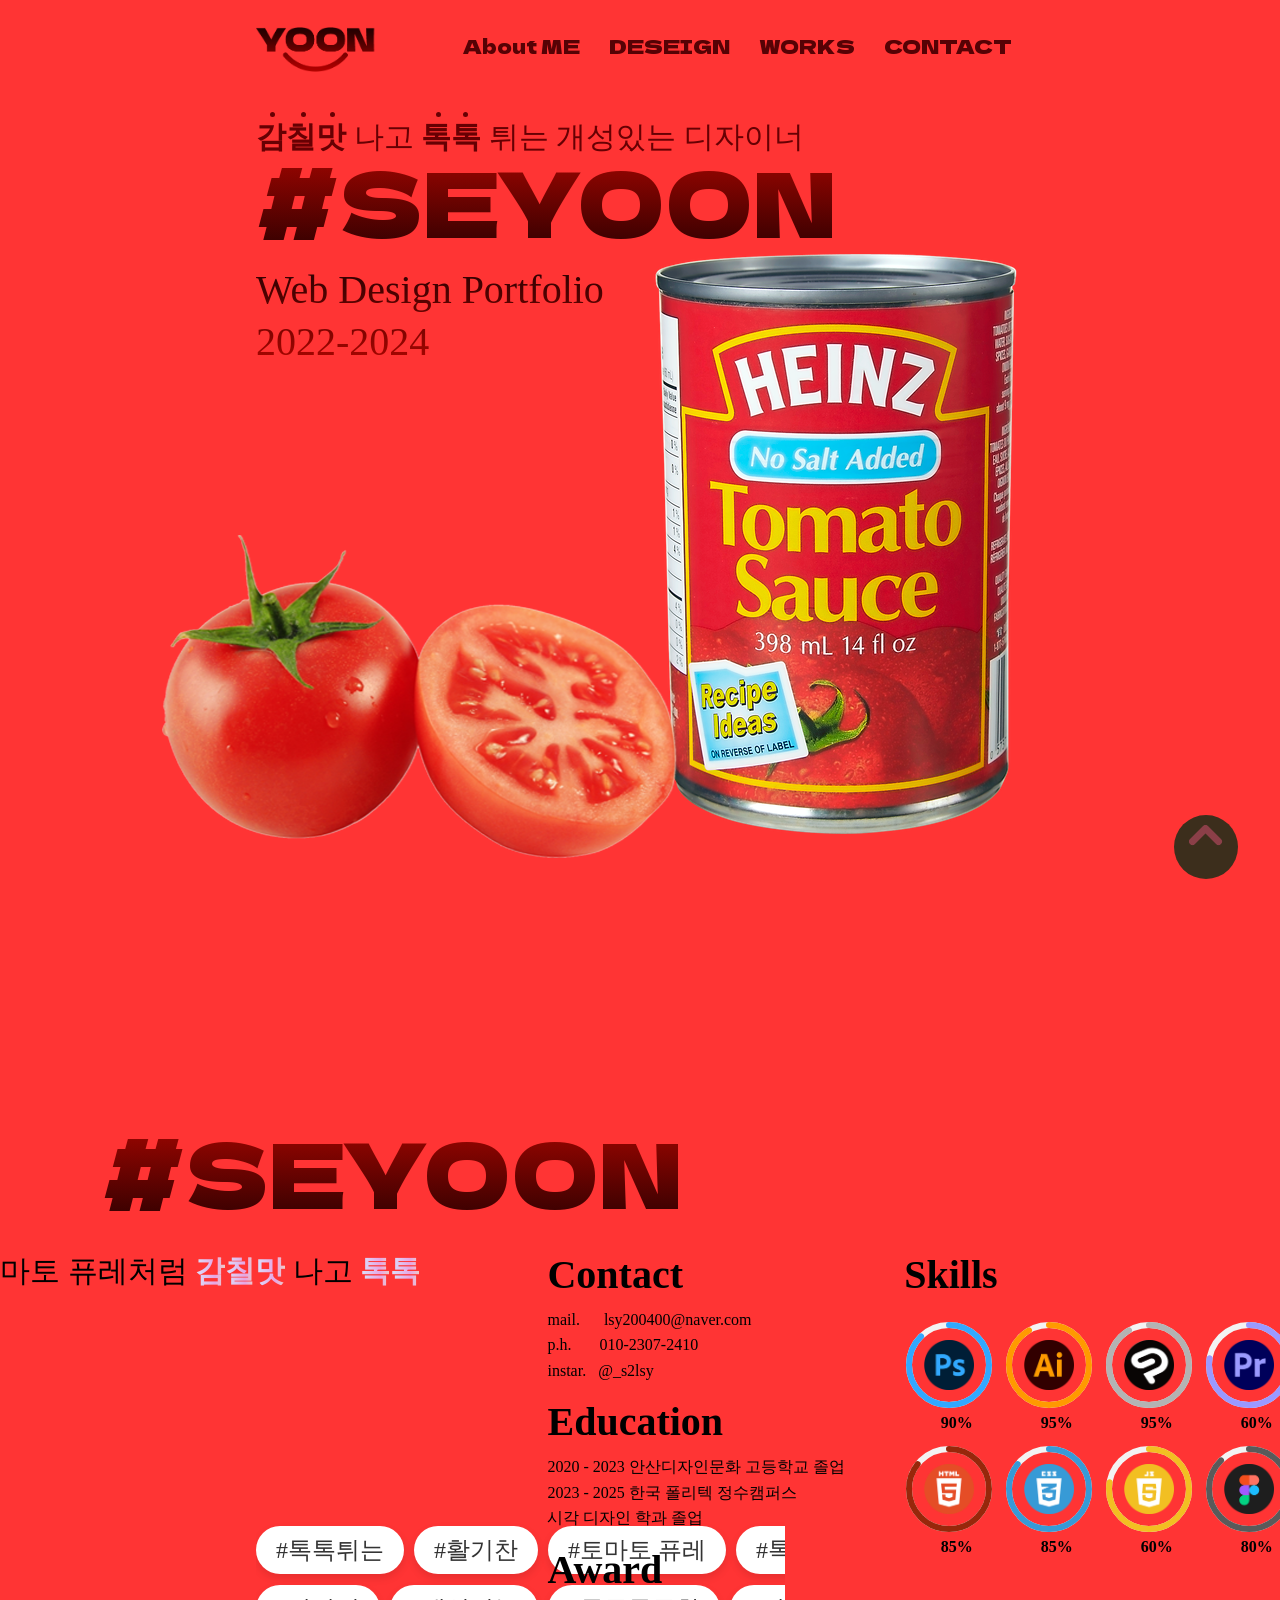
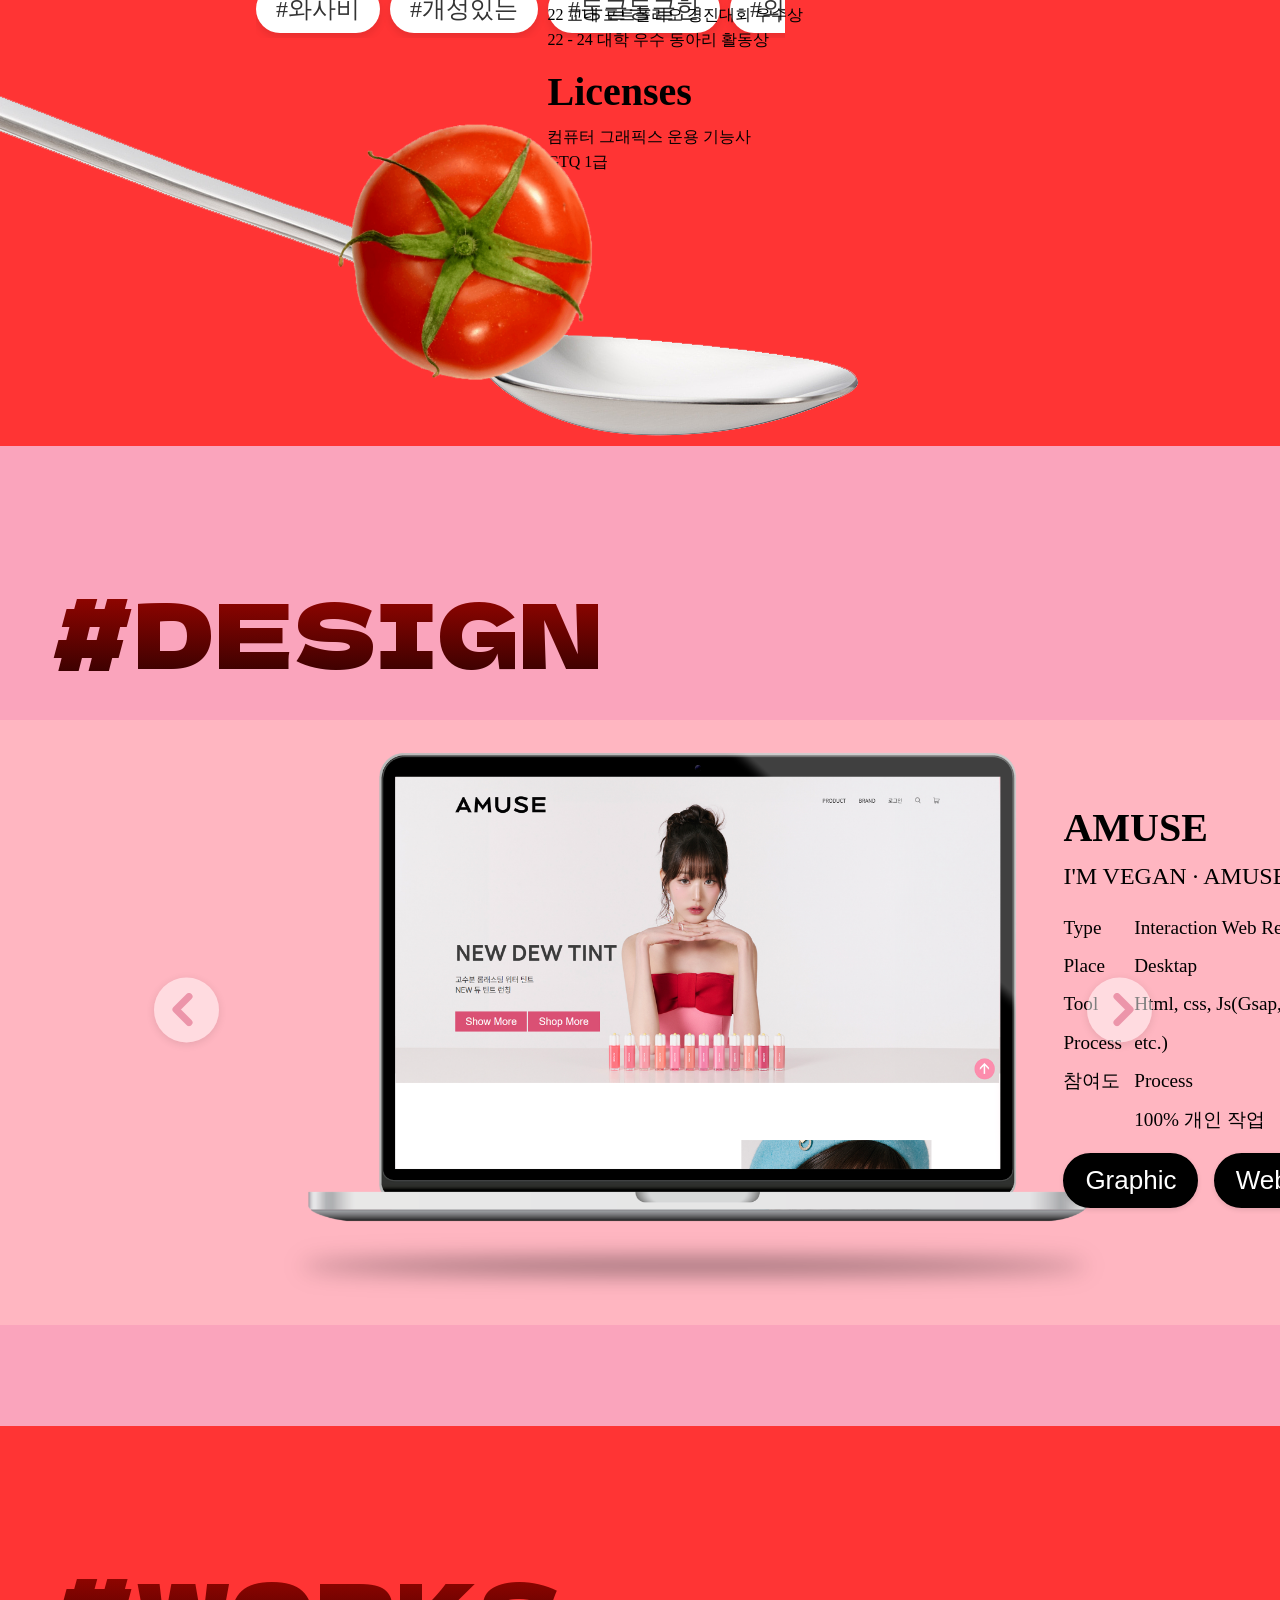
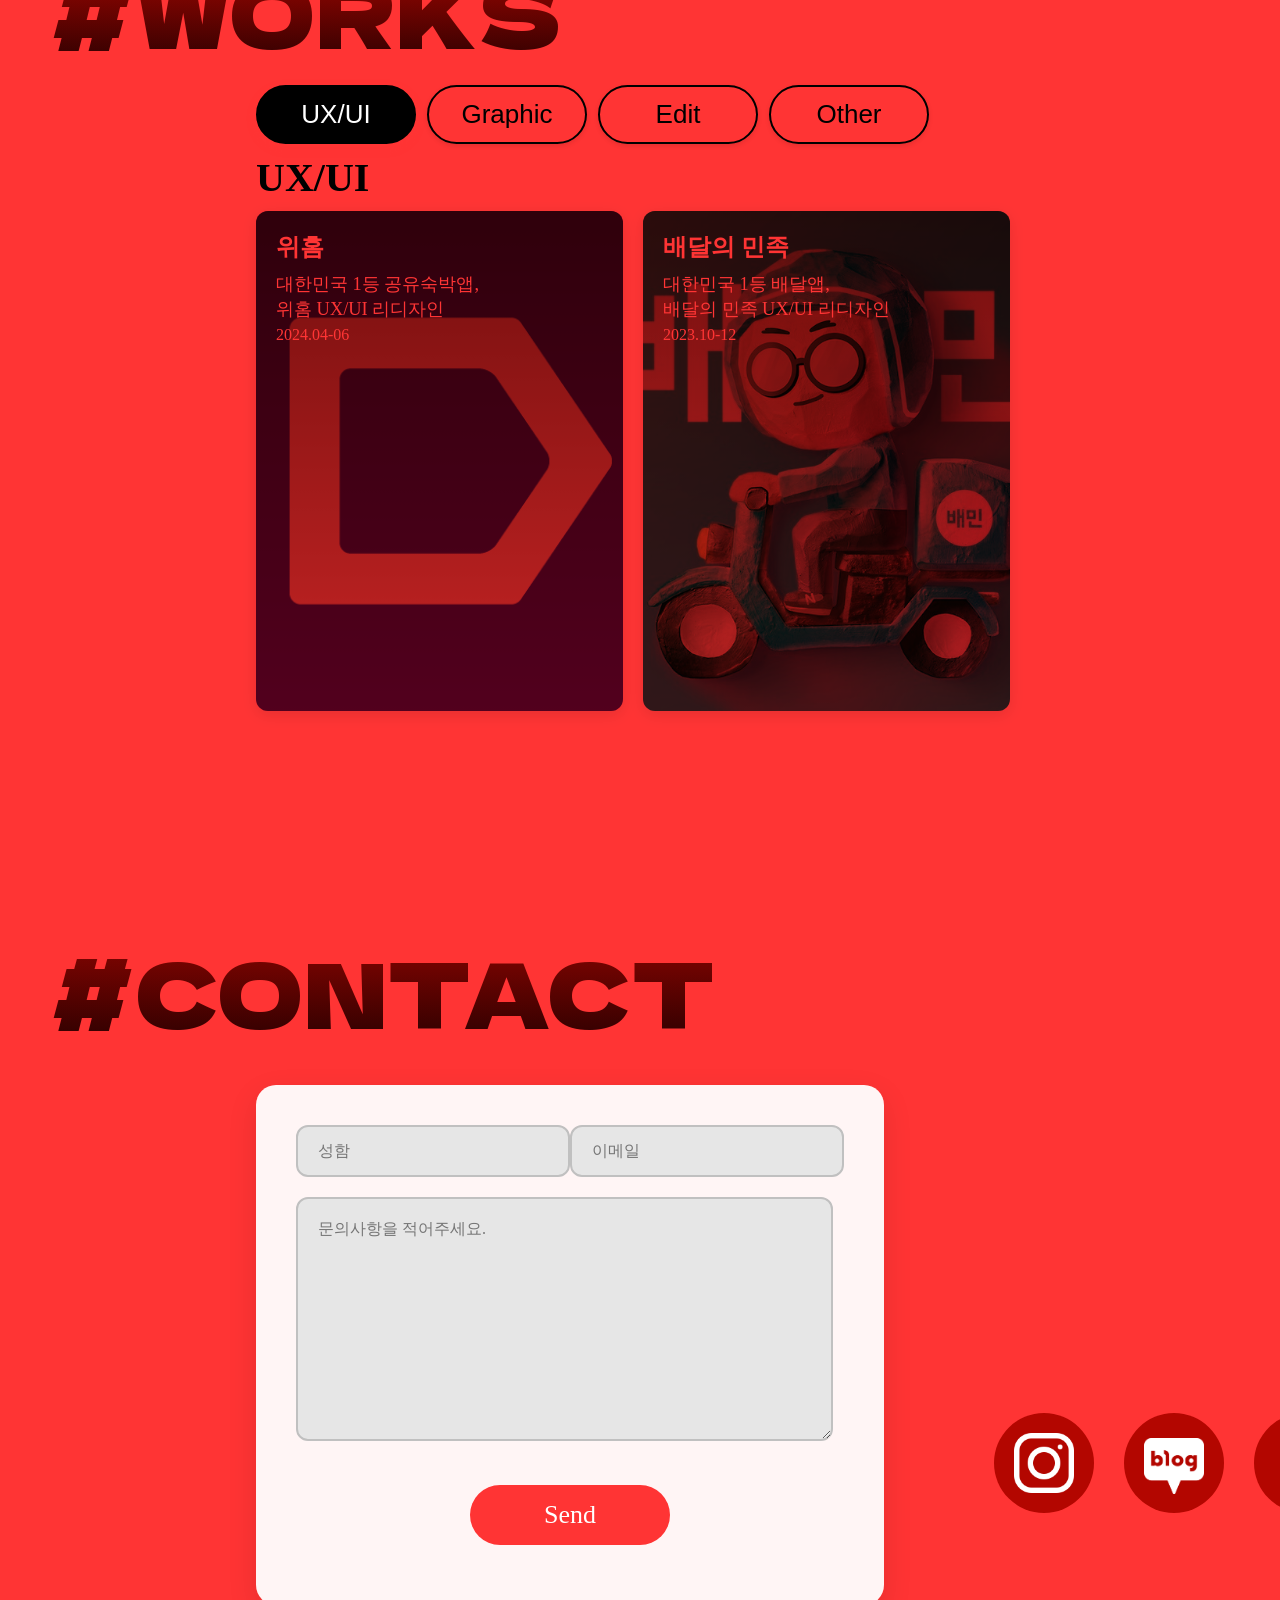
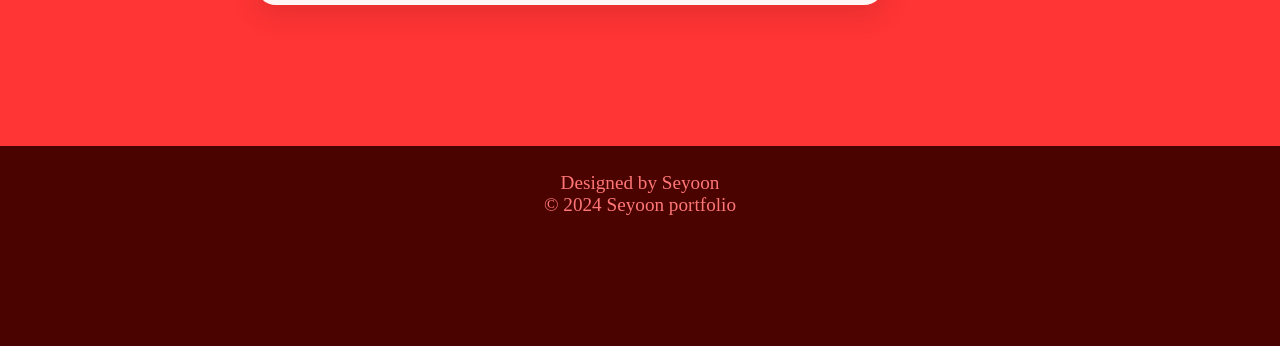
==== commit f1c2465d: "거의다함" ====
--- a/index.html
+++ b/index.html
@@ -4,15 +4,11 @@
     <meta charset="UTF-8">
     <meta name="viewport" content="width=device-width, initial-scale=1.0">
     <title>Document</title>
-    <!-- GSAP 라이브러리 -->
-<script src="https://cdnjs.cloudflare.com/ajax/libs/gsap/3.12.5/gsap.min.js"></script>
-<!-- GSAP ScrollTrigger 플러그인 -->
-<script src="https://cdnjs.cloudflare.com/ajax/libs/gsap/3.12.5/ScrollTrigger.min.js"></script>
     <link rel="preconnect" href="https://fonts.googleapis.com">
     
 <link rel="preconnect" href="https://fonts.gstatic.com" crossorigin>
 <link href="https://fonts.googleapis.com/css2?family=Dela+Gothic+One&family=Fugaz+One&display=swap" rel="stylesheet">
-<link rel="stylesheet" href="https://cdn.jsdelivr.net/npm/glightbox/dist/css/glightbox.min.css">
+
     <link rel="stylesheet" href="./css/header.css">
     <link rel="stylesheet" href="./css/index.css">
     <link rel="stylesheet" href="./css/font.css">
@@ -23,8 +19,8 @@
     <link rel="stylesheet" href="./css/contact.css">
     <link rel="stylesheet" href="./css/skill.css">
 
-<link rel="stylesheet" href="https://cdn.jsdelivr.net/npm/glightbox/dist/css/glightbox.min.css">
-    <script src="https://cdn.jsdelivr.net/gh/mcstudios/glightbox/dist/js/glightbox.min.js"></script>
+
+
     <script src="https://cdnjs.cloudflare.com/ajax/libs/gsap/3.12.5/gsap.min.js"></script>
     <script src="https://cdnjs.cloudflare.com/ajax/libs/gsap/3.12.5/ScrollTrigger.min.js"></script>
 
@@ -44,6 +40,18 @@
         [data-aos="fade-right"] {
         transform: translateX(-20%); /* 기본 위치에서 20px 아래로 이동 */
         }
+        @media (max-width: 768px) {
+        .mobile-warning {
+            display: block; /* 모바일에서 문구 보이기 */
+            text-align: center;
+            font-size: 18px;
+            color: red; /* 문구 색상 설정 */
+            margin: 20px 0; /* 여백 설정 */
+        }
+        .content {
+            display: none; /* 모바일에서 다른 내용 숨기기 */
+        }
+    }
     </style>
 <body>
    
@@ -186,7 +194,7 @@
                             <!-- 한번 더 복제 -->
                             <div class="keybox"><p>#톡톡튀는</p></div>
                             <div class="keybox"><p>#활기찬</p></div>
-                            <div class="keybox"><p>#토��토 퓨레</p></div>
+                            <div class="keybox"><p>#토마토 퓨레</p></div>
                         </div>
                         <div class="keyword-track-right">
                             <!-- 오른쪽으로 스크롤되는 키워드 -->
@@ -233,11 +241,11 @@
                     </div>
                     <div class="licenses" data-aos-delay="1100" data-aos="fade-left">
                         <h1>Licenses</h1>
-                        <p>컴퓨터 그래픽스 운용 기사 <br>
+                        <p>컴퓨터 그래픽스 운용 기능사 <br>
                             GTQ 1급
                         </p>
                     </div>
-                    <div class="skills " data-aos-delay="1200" data-aos="fade-left"><!-- 스킬에 인터랙션 넣기 -->
+                    <div class="skills  "  data-aos-delay="1100" data-aos="fade-left" ><!-- 스킬에 인터랙션 넣기 -->
                         <h1>Skills</h1>
                         <div class="box">
                             <div class="ani">
@@ -391,7 +399,7 @@
                                             </div>
                                         </div>
                                         <div class="butbox">
-                                            <button>Graphic</button>
+                                            <button> <a target="_blank" href="https://www.figma.com/proto/kOpfwNAO1XcnRCe0q4EkSw/AMUSE-graphic-image?page-id=0%3A1&node-id=1-5&node-type=frame&viewport=666%2C822%2C0.16&t=CMxIhoiG9HBaRMNT-1&scaling=min-zoom&content-scaling=fixed&starting-point-node-id=1%3A5">Graphic</a></button>
                                             <button>Website</button>
                                         </div>
                                     </div>
@@ -436,7 +444,7 @@
                                             </div>
                                         </div>
                                         <div class="butbox">
-                                            <button>Figma</button>
+                                            <button><a target="_blank" href="https://www.figma.com/proto/6qWPztigr3MeopVZ1Lj3z8/KAKAOBANK-figma?page-id=0%3A1&node-id=1-884&node-type=frame&viewport=449%2C1516%2C0.22&t=ZXcvxFKyx9u9VOCi-1&scaling=min-zoom&content-scaling=fixed">Figma</a> </button>
                                             <button>Website</button>
                                         </div>
                                     </div>
@@ -627,7 +635,7 @@
                                 </div>
                             </div>
                             <div class="work-item">
-                                <img src="./images/배달의민족 로고.jpg"  alt="배달의 민족" >
+                                <img src="./images/배달의민족 로고.jpg"  alt="배달의 민족 UX/UI리디자인" >
                                 <div class="work-info">
                                     <h4>배달의 민족</h4>
                                     <p>대한민국 1등 배달앱, <br>배달의 민족 UX/UI 리디자인</p>
@@ -643,7 +651,7 @@
                         <div class="boxsize" >
                             <div class="r_small">
                                 <div class="work-item size-small" >
-                                    <img src="images/works.jpg" alt="브랜드 포스터">
+                                    <img src="images/works.jpg" alt="시간 포스터">
                                     <div class="work-info">
                                         <h4>시간</h4>
                                         <!-- <p>신제품 출시 홍보 포스터 디자인</p> -->
@@ -652,9 +660,9 @@
                                 </div>
                             
                                 <div class="work-item size-small">
-                                    <img src="images/works_instar/1.jpg" alt="SNS 배너">
+                                    <img src="images/works_instar/1.jpg" alt="인스타툰 공모전">
                                     <div class="work-info">
-                                        <h4>봉공이와 함께 수원화성 탐방</h4>
+                                        <h4>봉공이 함께 수원화성 탐방</h4>
                                         <p>2024 공모전</p>
                                         <span class="date">2024.11</span>
                                     </div>
@@ -662,10 +670,10 @@
                             </div>
                             <button id="modalOpenButton4">
                                 <div class="work-item size-large">
-                                    <img src="./images/img1.jpg" width="465px" alt="패키지 디자인">
+                                    <img src="./images/img1.jpg" width="465px" alt="취미생활">
                                     <div class="work-info">
                                         <h4>illustrat</h4>
-                                        <p>취미생활 로그모음</p>
+                                        <p>로그모음</p>
                                         <span class="date">2021.08/14  ~ 2023</span>
                                     </div>
                                 </div>
@@ -676,7 +684,7 @@
                                 
                                     <div class="work-item size-small" >
                                     
-                                        <img src="images/켈리..2.jpg" alt="브랜드 포스터">
+                                        <img src="images/켈리..2.jpg" alt="켈리 제안서 시안">
                                         <div class="work-info">
                                             <h4>K스럽게, <br>K켈리스럽게</h4>
                                             <p>켈리 IMC 제안서 시안
@@ -688,7 +696,7 @@
                                 
                             
                                 <div class="work-item size-small">
-                                    <img src="images/2301110176_이세윤(앨범커버)3차.png" alt="SNS 배너">
+                                    <img src="images/2301110176_이세윤(앨범커버)3차.png" alt="앨범커버 디자인">
                                     <div class="work-info">
                                         <h4>앨범 커버 리디자인</h4>
                                         <p>아이묭 앨범커버 <br>
@@ -705,15 +713,15 @@
                         <h3>Edit</h3>
                         <div class="boxsize">
                             <div class="work-item">
-                                <img src="./images/틴트.png" alt="영상 편집">
+                                <img src="./images/립틴트.png" alt="OPERA LIP TINT">
                                 <div class="work-info">
-                                    <h4>오페라 립틴트</h4>
+                                    <h4>OPERA LIP TINT</h4>
                                     <p>'오페라 립틴트' 상세페이지 리뉴얼 디자인</p>
                                     <span class="date">2024.06</span>
                                 </div>
                             </div>
                             <div class="work-item">
-                                <img src="./images/edit.png" alt="제품 영상">
+                                <img src="./images/edit.png" alt="KUNDAL HONEY&MACADAMIA">
                                 <div class="work-info">
                                     <h4>KUNDAL HONEY&MACADAMIA</h4>
                                     <p>'KUNDAL HONEY&MACADAMIA' 디자인 응용</p>
@@ -721,7 +729,7 @@
                                 </div>
                             </div>
                             <div class="work-item">
-                                <img src="./images/edit3.png" alt="SNS 영상">
+                                <img src="./images/edit3.png" alt="비촌치킨 전단지 리디자인">
                                 <div class="work-info">
                                     <h4>비촌치킨</h4>
                                     <p>비촌치킨 전단지 리뉴얼 디자인</p>
@@ -734,31 +742,16 @@
                     <!-- Other 탭 -->
                     <div id="other" class="tab-works">
                         <h3>Other</h3>
-                        <div class="boxsize">
+                        <div class="boxsize" onclick="toggleVideo(this)">
                             <div class="work-item">
-                                <video src="images/뉴진스.mp4" alt="일러스트레이션"></video>
+                                <video src="./images/뉴진스.mp4" alt="모션그래픽" class="clickable-video" controls></video>
                                 <div class="work-info">
                                     <h4>뉴진스 모션그래픽</h4>
                                     <p>모션그래픽을 활용한 뉴진스 파워퍼프걸 홍보 영상</p>
                                     <span class="date">2024.05</span>
                                 </div>
                             </div>
-                            <!-- <div class="work-item">
-                                <img src="images/other-work2.jpg" alt="3D 모델링">
-                                <div class="work-info">
-                                    <h4>3D 제품 렌더링</h4>
-                                    <p>제 프로모션용 3D 작업</p>
-                                    <span class="date">2023.12</span>
-                                </div>
-                            </div>
-                            <div class="work-item">
-                                <img src="images/other-work3.jpg" alt="브랜딩">
-                                <div class="work-info">
-                                    <h4>브랜드 아이덴티티</h4>
-                                    <p>스타트업 브랜딩 작업</p>
-                                    <span class="date">2023.11</span>
-                                </div>
-                            </div> -->
+
                         </div>
                     </div>
                 </div>
@@ -843,7 +836,7 @@
 
             <div id="footer">
                 <p>Designed by Seyoon <br>
-                    	&copy; 2024 Seyoon portfolio</p>
+                    &copy; 2024 Seyoon portfolio</p>
             </div>
         </div>
 
@@ -1126,69 +1119,20 @@
             });
         });
     </script>
-
     <script>
-        
-        // GSAP 및 ScrollTrigger 초기화
-        gsap.registerPlugin(ScrollTrigger);
-    
-        // 모든 .percent 요소에 대해 ScrollTrigger 설정
-        const percentElements = document.querySelectorAll('.percent, .percent2, .percent3, .percent4, .percent5, .percent6, .percent7, .percent8');
-    
-        percentElements.forEach((element) => {
-            const svgCircle = element.querySelector('svg circle:nth-child(2)');
-        
-            // 원의 클래스에 따라 적절한 애니메이션 이름을 지정
-            let animationName;
-            if (element.classList.contains('photoshop')) {
-                animationName = 'progress95';
-            } else if (element.classList.contains('illustrator')) {
-                animationName = 'progress87';
-            } else if (element.classList.contains('clip')) {
-                animationName = 'progress87';
-            } else if (element.classList.contains('premiere')) {
-                animationName = 'progress60';
-            } else if (element.classList.contains('html')) {
-                animationName = 'progress85';
-            } else if (element.classList.contains('css')) {
-                animationName = 'progress85';
-            } else if (element.classList.contains('js')) {
-                animationName = 'progress60';
-            } else if (element.classList.contains('figma')) {
-                animationName = 'progress95';
-            }
-        
-            ScrollTrigger.create({
-                trigger: element, // 현재 요소가 트리거
-                start: "top 80%", // 섹션이 뷰포트에 80% 들어오면 시작
-                end: "top 30%", // 섹션이 뷰포트에 30% 남을 때 종료
-                onEnter: () => {
-                    svgCircle.style.animation = 'none'; // 이전 애니메이션 초기화
-                    setTimeout(() => {
-                        svgCircle.style.animation = `${animationName} 1s linear forwards`; // 고유 애니메이션 다시 설정
-                    }, 0);
-                },
-                onLeaveBack: () => {
-                    svgCircle.style.animation = 'none'; // 다시 위로 올라갈 때 애니메이션 초기화
-                }
-            });
-        });
-    
-    </script>
-
-    <!-- 각 스킬 요소에 애니메이션을 적용하는 스크립트 -->
-    <script>
-        document.addEventListener('DOMContentLoaded', function() {
-            const percentElements = document.querySelectorAll('.percent, .percent2, .percent3, .percent4, .percent5, .percent6, .percent7, .percent8');
-
-            percentElements.forEach((element) => {
-                const svgCircle = element.querySelector('svg circle:nth-child(2)');
-                const animationName = svgCircle.getAttribute('class'); // 각 스킬에 맞는 클래스 이름을 가져옴
-
-                // 애니메이션을 적용
-                svgCircle.style.animation = `${animationName} 1s linear forwards`;
-            });
-        });
+        function toggleVideo(workItem) {
+    const video = workItem.querySelector('.clickable-video');
+    if (video.paused) {
+        video.play(); // 비디오가 일시정지 상태라면 재생
+    } else {
+        video.pause(); // 비디오가 재생 중이라면 일시정지
+    }
+}
+
+// DOMContentLoaded 이벤트를 사용하여 스크립트가 로드된 후 실행되도록 설정
+document.addEventListener('DOMContentLoaded', () => {
+    // 추가적인 초기화 코드가 필요하다면 여기에 작성
+});
     </script>
 
 </body>
--- a/css/header.css
+++ b/css/header.css
@@ -100,4 +100,20 @@
     transition: 0.5s ease;
     background-color: #790400;
     scale: 1.2;
-}+}
+
+
+#footer{
+    width: 100%;
+    height: 200px;
+    text-align: center;
+    
+    color: rgb(255, 118, 118);
+    font-family: 'Pretendard-Regular';
+    background-color: #4b0300;
+}
+#footer p{
+    padding-top: 2%;
+    font-size: 1.2rem;
+    font-family: 'NanumBarunGothic';
+}
--- a/css/design.css
+++ b/css/design.css
@@ -109,6 +109,15 @@
 
 .d_txtbox .butbox{
     margin-top: 5%;
+}
+.d_txtbox .butbox button:hover{
+    background-color: #b30600;
+    color: #000;
+    transition: 0.2s ease;
+}
+.d_txtbox .butbox a{
+    text-decoration: none;
+    color: white;
 }
 .d_txtbox .butbox button{
     font-size: 26px;
--- a/css/works.css
+++ b/css/works.css
@@ -47,6 +47,7 @@
     flex-direction: column;
     align-items: center; /* 세로 정렬 */
     margin-bottom: 20px; /* 세로 간격 조정 */
+    
 }
 
 #graphic .work-item.size-small img{
@@ -84,19 +85,18 @@
 
 
 .work-item {
-
     position: relative;
-    background: white;
+    mix-blend-mode: multiply;
+    background: linear-gradient(rgba(89, 8, 8, 0.6), rgba(247, 202, 202, 0.5));
     border-radius: 12px;
     overflow: hidden;
     box-shadow: 0 4px 15px rgba(0,0,0,0.1);
     transition: all 0.3s ease;
-    
 }
 
 .work-item:hover {
     transform: translateY(-10px);
-    box-shadow: 0 6px 20px rgba(0,0,0,0.15);
+    box-shadow: 0 6px 20px rgba(0,0,0,0.3);
     
 }
 
@@ -104,6 +104,7 @@
     width: 100%;
     height: 100%;
     object-fit: cover;
+    mix-blend-mode: multiply;
 }
 #graphic .work-item img {
     object-fit: cover;
@@ -115,39 +116,37 @@
 }
 
 .work-info  {
-    
     width: 100%;
     height: 100%;
     position: absolute;
     top: 0;
     left: 0;
     right: 0;
-    mix-blend-mode: multiply ;
-    background: linear-gradient(rgba(247, 202, 202, 0.5), rgba(89, 8, 8, 0.6));
+    
     padding: 20px;
     box-shadow: 0 -2px 10px rgba(0,0,0,0.1);
-    transition: background 1s ease-in;
-}
-
-
-.work-info:hover {
-    background: none;
-}
+    transition: background 1s ease;
+    color: white;
+}
+
+
 
 .work-info h4 {
     font-size: 1.5rem; /* 18px -> 1.125rem */
     margin: 0 0 8px 0;
+    font-family: 'Pretendard-Regular';
+    font-weight: 600;
 }
 
 .work-info p {
     font-size: 1.15rem; /* 14px -> 0.875rem */
-    color: #353535;
+    color: white;
     margin: 0 0 5px 0;
 }
 
 .work-info .date {
     font-size: 1rem; /* 12px -> 0.75rem */
-    color: #3b3b3b;
+    color: white;
 }
 
 
@@ -161,6 +160,7 @@
     flex: 0 0 calc(25% - 10px); /* 3개씩 한 줄에 표시하도록 60%로 변경 */
     margin-bottom: 20px;
     overflow:hidden;
+    
 }
 
 #graphic .work-item img {
@@ -210,7 +210,7 @@
 .tab-button:hover {
     background-color: #000;
     color: white;
-    box-shadow: 0 4px 8px rgba(0,0,0,0.1);
+    box-shadow: 0 4px 8px rgba(0,0,0,0.2);
     transition: all 0.3s ease;
 }
 
@@ -242,4 +242,31 @@
     }
 }
 
-
+/* Graphic, Edit, Other 탭의 work-item 스타일 수정 */
+#graphic .work-item,
+#edit .work-item,
+#other .work-item {
+    position: relative;
+    mix-blend-mode: multiply;
+    background: linear-gradient( rgba(89, 8, 8, 0.6), rgba(247, 202, 202, 0.5));
+    border-radius: 12px;
+    overflow: hidden;
+    box-shadow: 0 4px 15px rgba(0,0,0,0.1);
+    transition: all 0.3s ease;
+}
+
+#graphic .work-item img,
+#edit .work-item img,
+#other .work-item img {
+
+    object-fit: cover;
+    mix-blend-mode: multiply; /* 이미지에 곱하기 블렌드 모드 적용 */
+}
+
+.work-item video {
+    width: 100%; /* 비디오의 너비를 100%로 설정 */
+    height: auto; /* 비디오의 높이를 자동으로 설정 */
+    cursor: pointer; /* 마우스 커서를 포인터로 변경 */
+}
+
+
--- a/css/skill.css
+++ b/css/skill.css
@@ -76,31 +76,31 @@
     stroke: #31A8FF;
     animation: progress95 1s linear forwards;
 }
-.box .percent2 svg circle:nth-child(2) {
+.percent2 svg circle:nth-child(2) {
     stroke: #FF9A00;
     animation: progress87 1s linear forwards;
 }
-.box .percent3 svg circle:nth-child(2) {
+.percent3 svg circle:nth-child(2) {
     stroke:#b3b3b3;
     animation: progress87 1s linear forwards;
 }
-.box .percent4 svg circle:nth-child(2) {
+.percent4 svg circle:nth-child(2) {
     stroke: #9a99ff;
     animation: progress60 1s linear forwards;
 }
-.box .percent5 svg circle:nth-child(2) {
-    stroke: #e54d26;
+.percent5 svg circle:nth-child(2) {
+    stroke: #97270b;
     animation: progress85 1s linear forwards;
 }
-.box .percent6 svg circle:nth-child(2) {
+.percent6 svg circle:nth-child(2) {
     stroke: #379ad6;
     animation: progress85 1s linear forwards;
 }
-.box .percent7 svg circle:nth-child(2) {
+.percent7 svg circle:nth-child(2) {
     stroke: #f2bf22;
     animation: progress60 1s linear forwards;
 }
-.box .percent8 svg circle:nth-child(2) {
+.percent8 svg circle:nth-child(2) {
     stroke: #5a5a5a;
     animation: progress95 1s linear forwards;
 }
@@ -160,9 +160,13 @@
     float: left;
     
 }
-.text{
+.skills .text{
     text-align: center;
     margin-left: 5%;
+    font-size: 1rem;
+}
+.skills .d_box{
+    margin-top: 3%;
 }
 
 
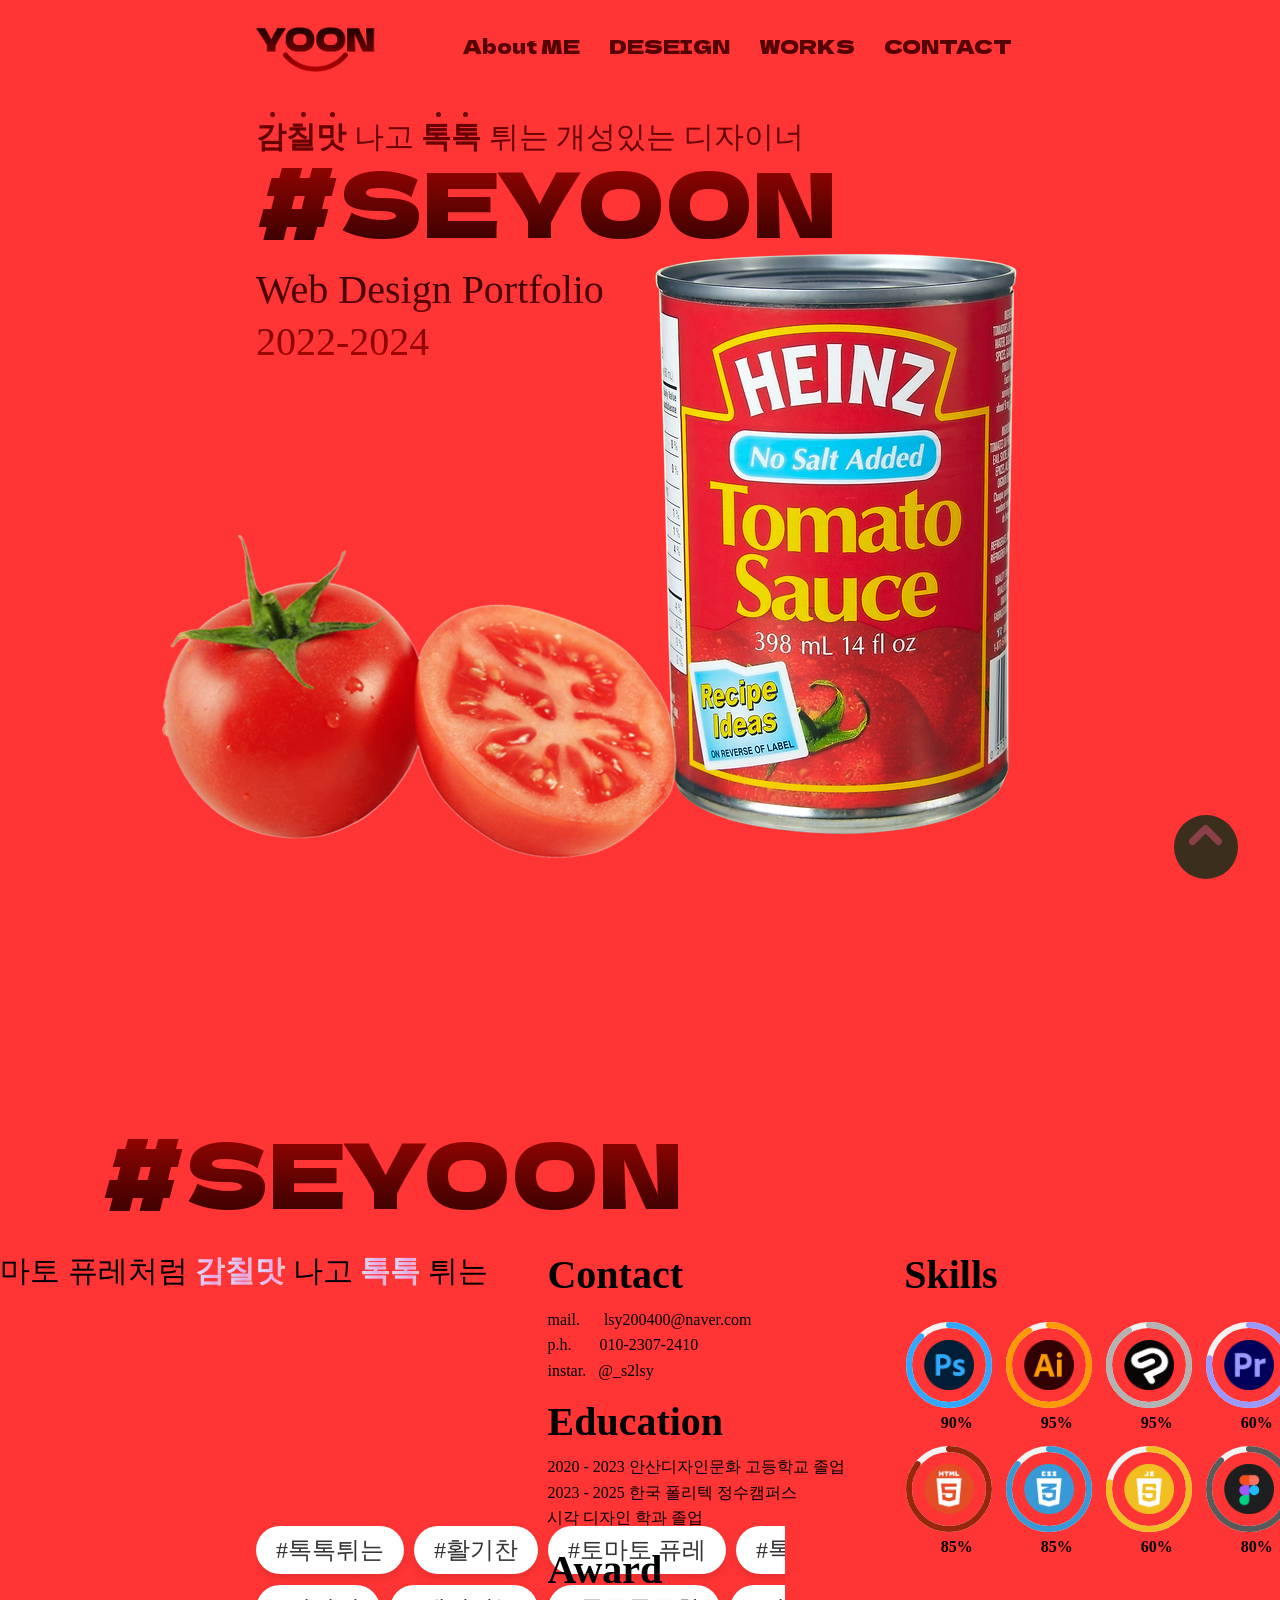
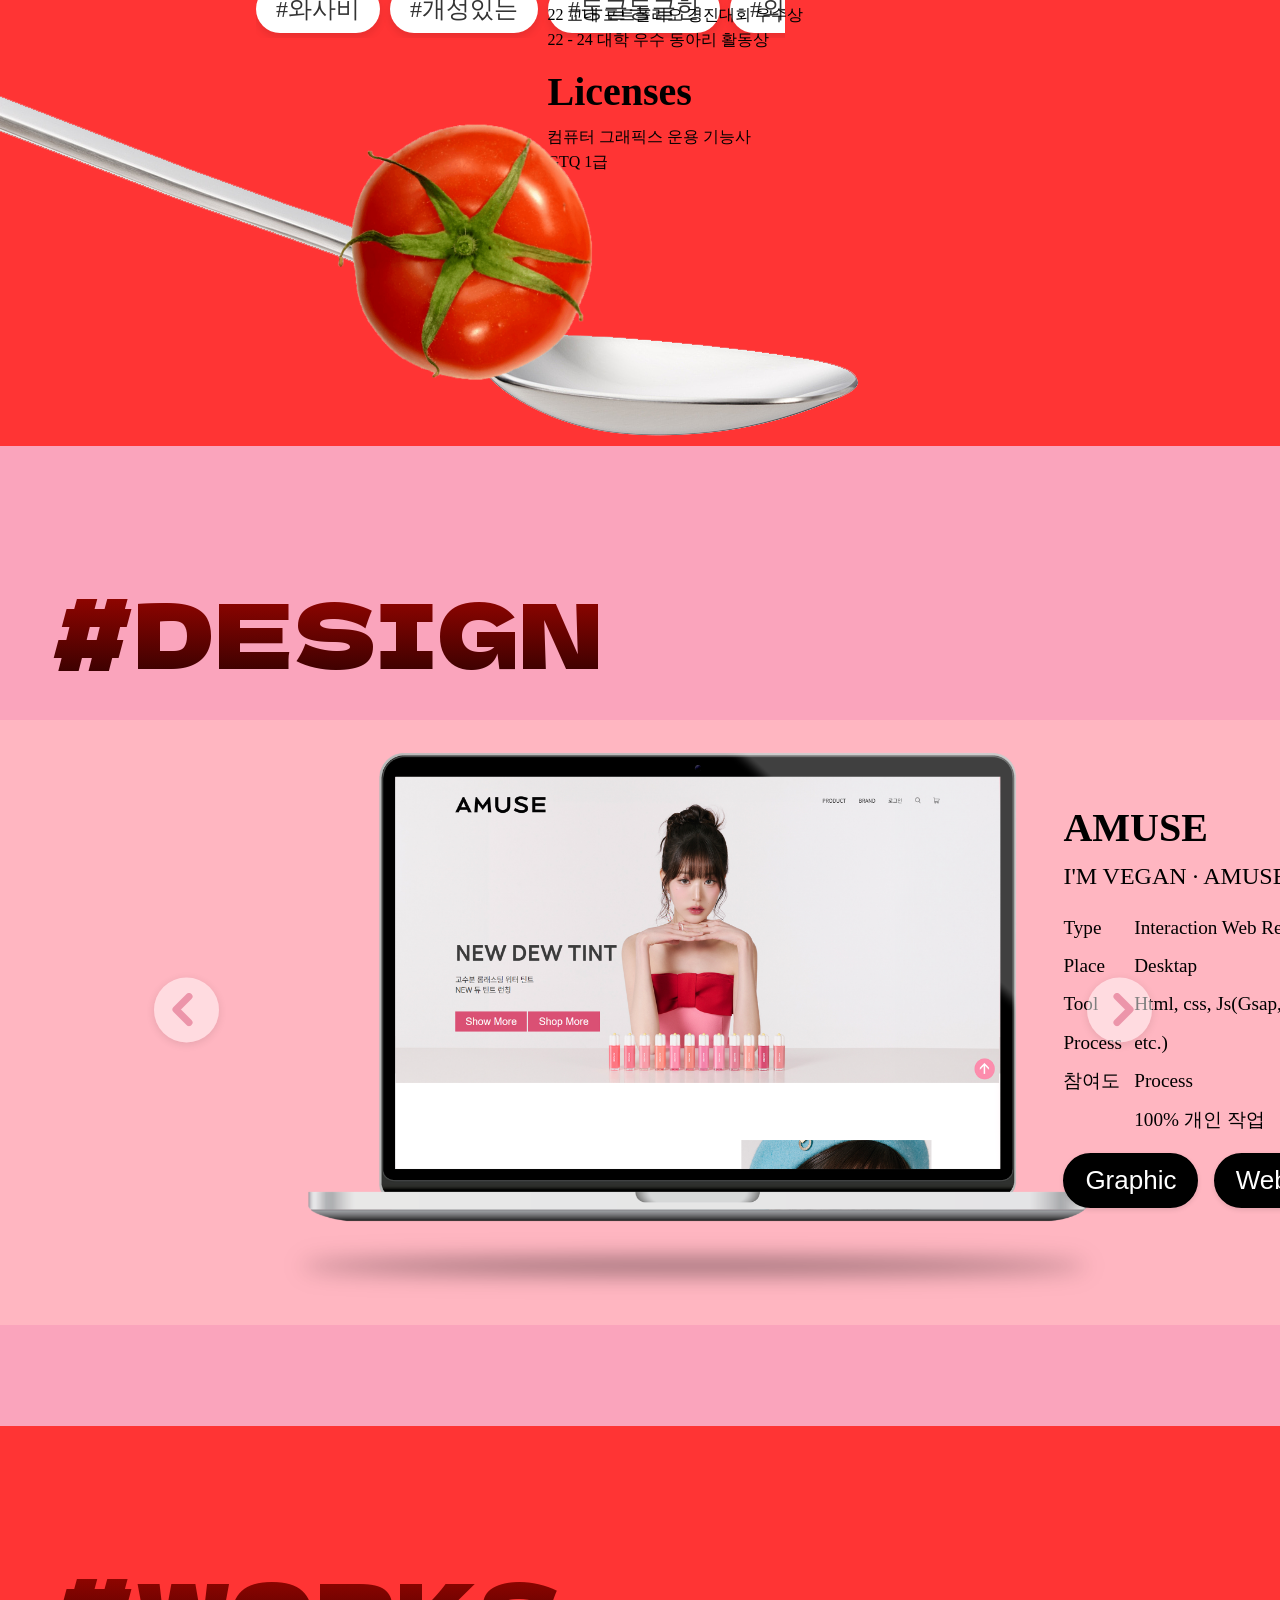
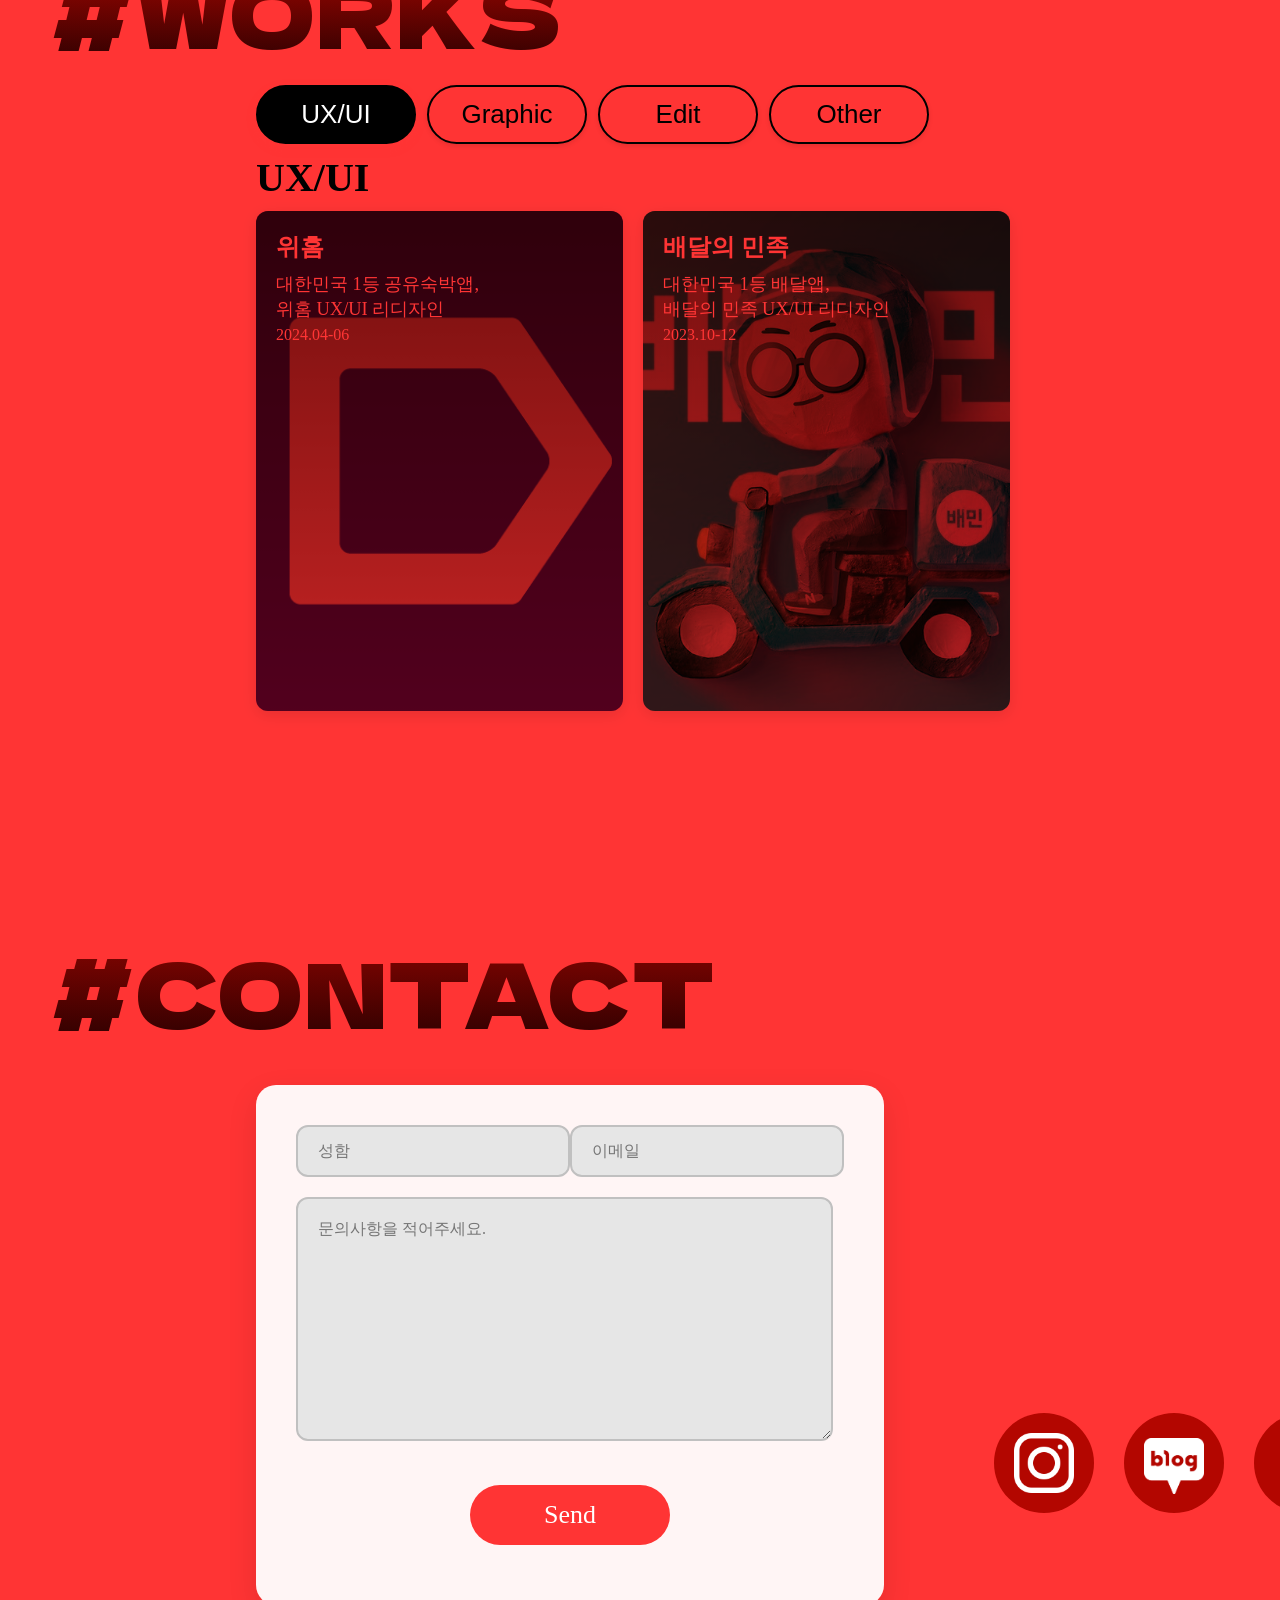
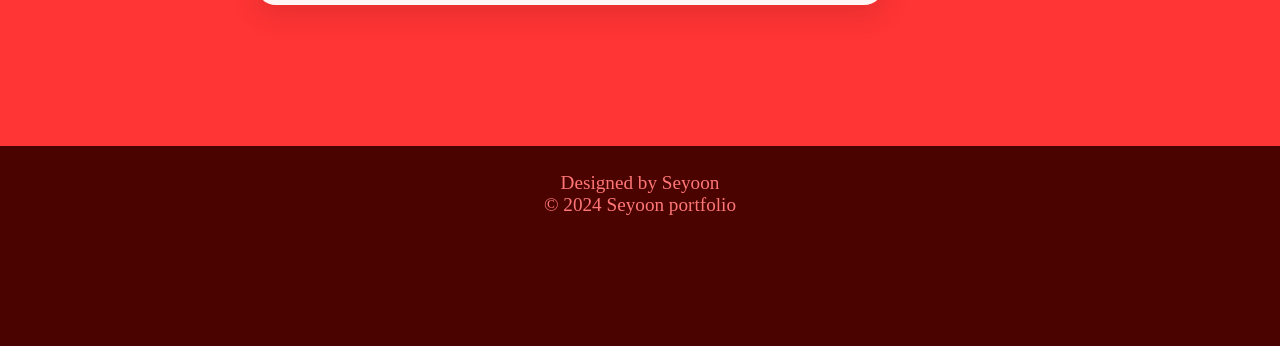
==== commit f687da02: "업데이트" ====
--- a/index.html
+++ b/index.html
@@ -3,7 +3,7 @@
 <head>
     <meta charset="UTF-8">
     <meta name="viewport" content="width=device-width, initial-scale=1.0">
-    <title>Document</title>
+    <title>Yoon's Portfolio</title>
     <link rel="preconnect" href="https://fonts.googleapis.com">
     
 <link rel="preconnect" href="https://fonts.gstatic.com" crossorigin>
@@ -400,7 +400,7 @@
                                         </div>
                                         <div class="butbox">
                                             <button> <a target="_blank" href="https://www.figma.com/proto/kOpfwNAO1XcnRCe0q4EkSw/AMUSE-graphic-image?page-id=0%3A1&node-id=1-5&node-type=frame&viewport=666%2C822%2C0.16&t=CMxIhoiG9HBaRMNT-1&scaling=min-zoom&content-scaling=fixed&starting-point-node-id=1%3A5">Graphic</a></button>
-                                            <button>Website</button>
+                                            <button><a target="_blank" href="./amuse-main/index.html">Website </a</button>
                                         </div>
                                     </div>
 
@@ -445,7 +445,7 @@
                                         </div>
                                         <div class="butbox">
                                             <button><a target="_blank" href="https://www.figma.com/proto/6qWPztigr3MeopVZ1Lj3z8/KAKAOBANK-figma?page-id=0%3A1&node-id=1-884&node-type=frame&viewport=449%2C1516%2C0.22&t=ZXcvxFKyx9u9VOCi-1&scaling=min-zoom&content-scaling=fixed">Figma</a> </button>
-                                            <button>Website</button>
+                                            <button><a target="_blank" href="./kakaobank_2-main/index.html"> Website</a></button>
                                         </div>
                                     </div>
                                 </div>
@@ -484,8 +484,8 @@
                                             </div>
                                         </div>
                                         <div class="butbox">
-                                            <button>Graphic</button>
-                                            <button>Website</button>
+                                            <button>현재 웹사이트입니다</button>
+
                                         </div>
                                     </div>
                                 </div>
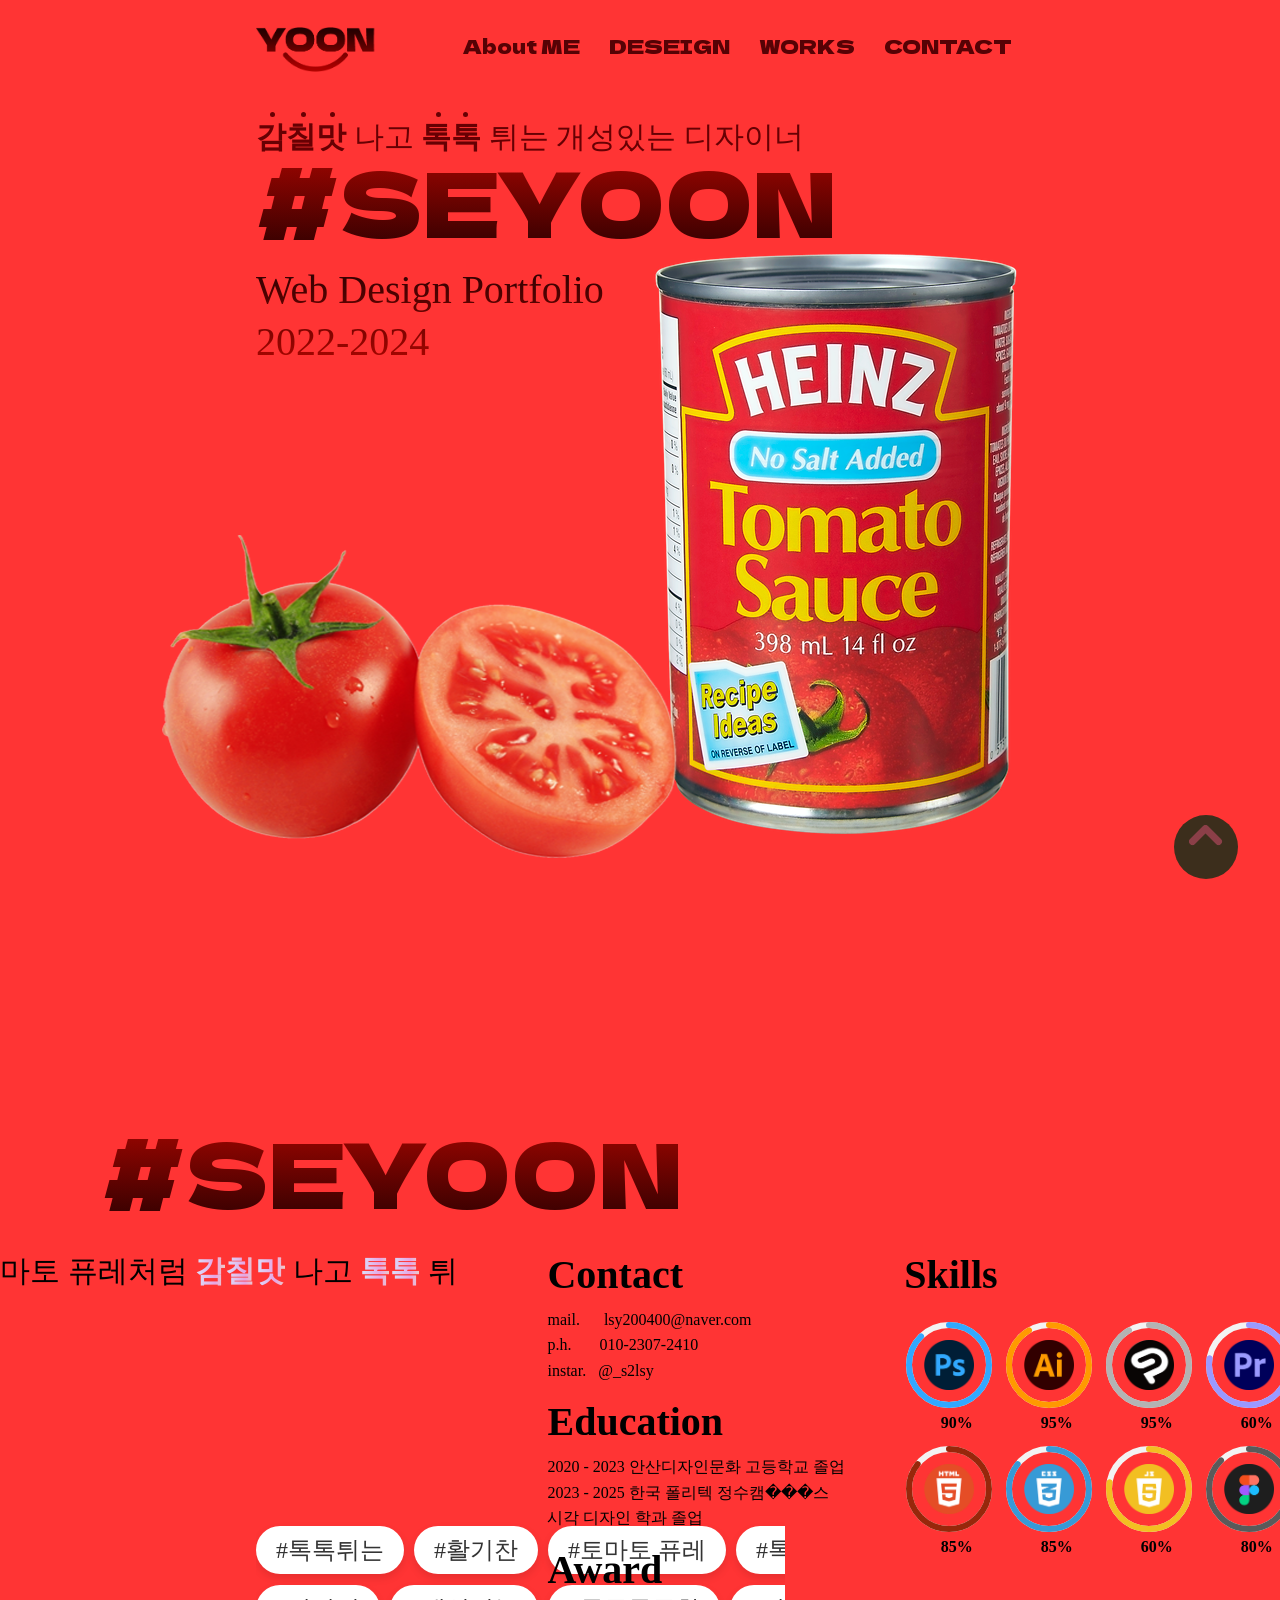
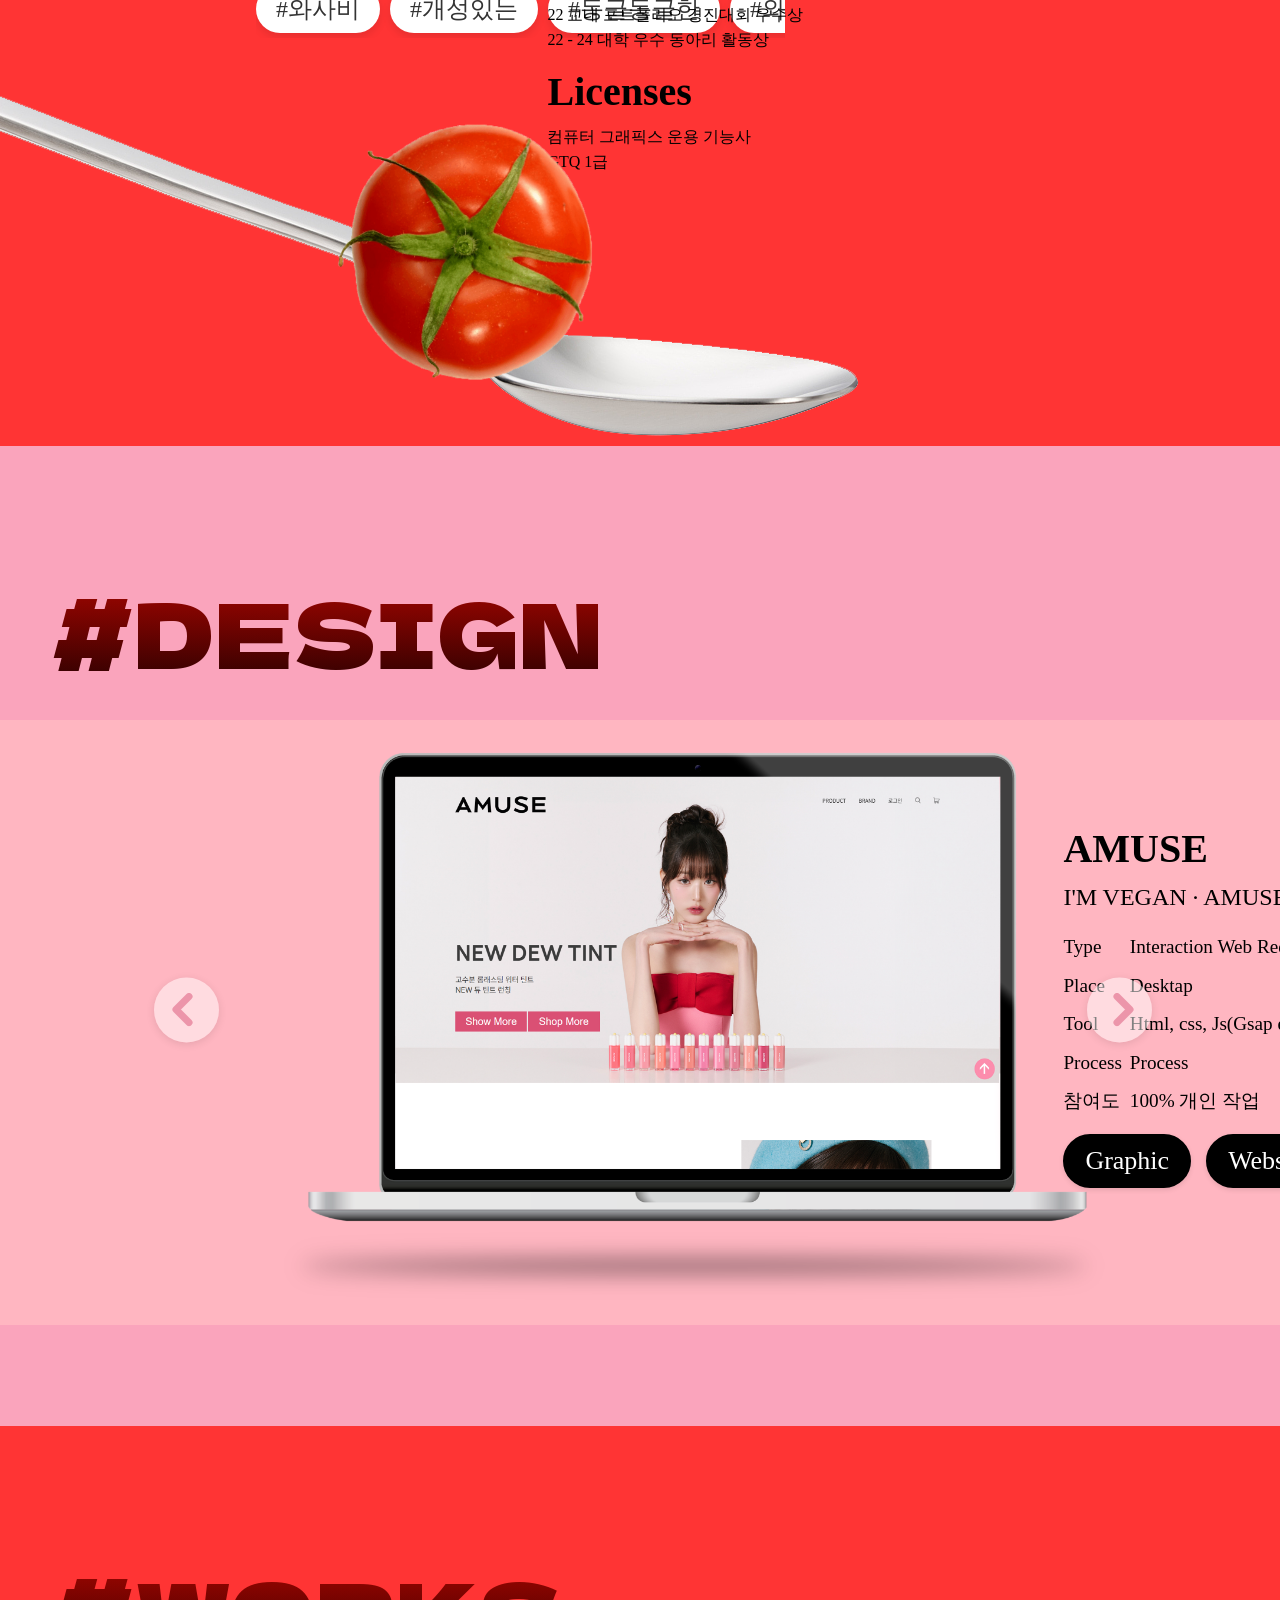
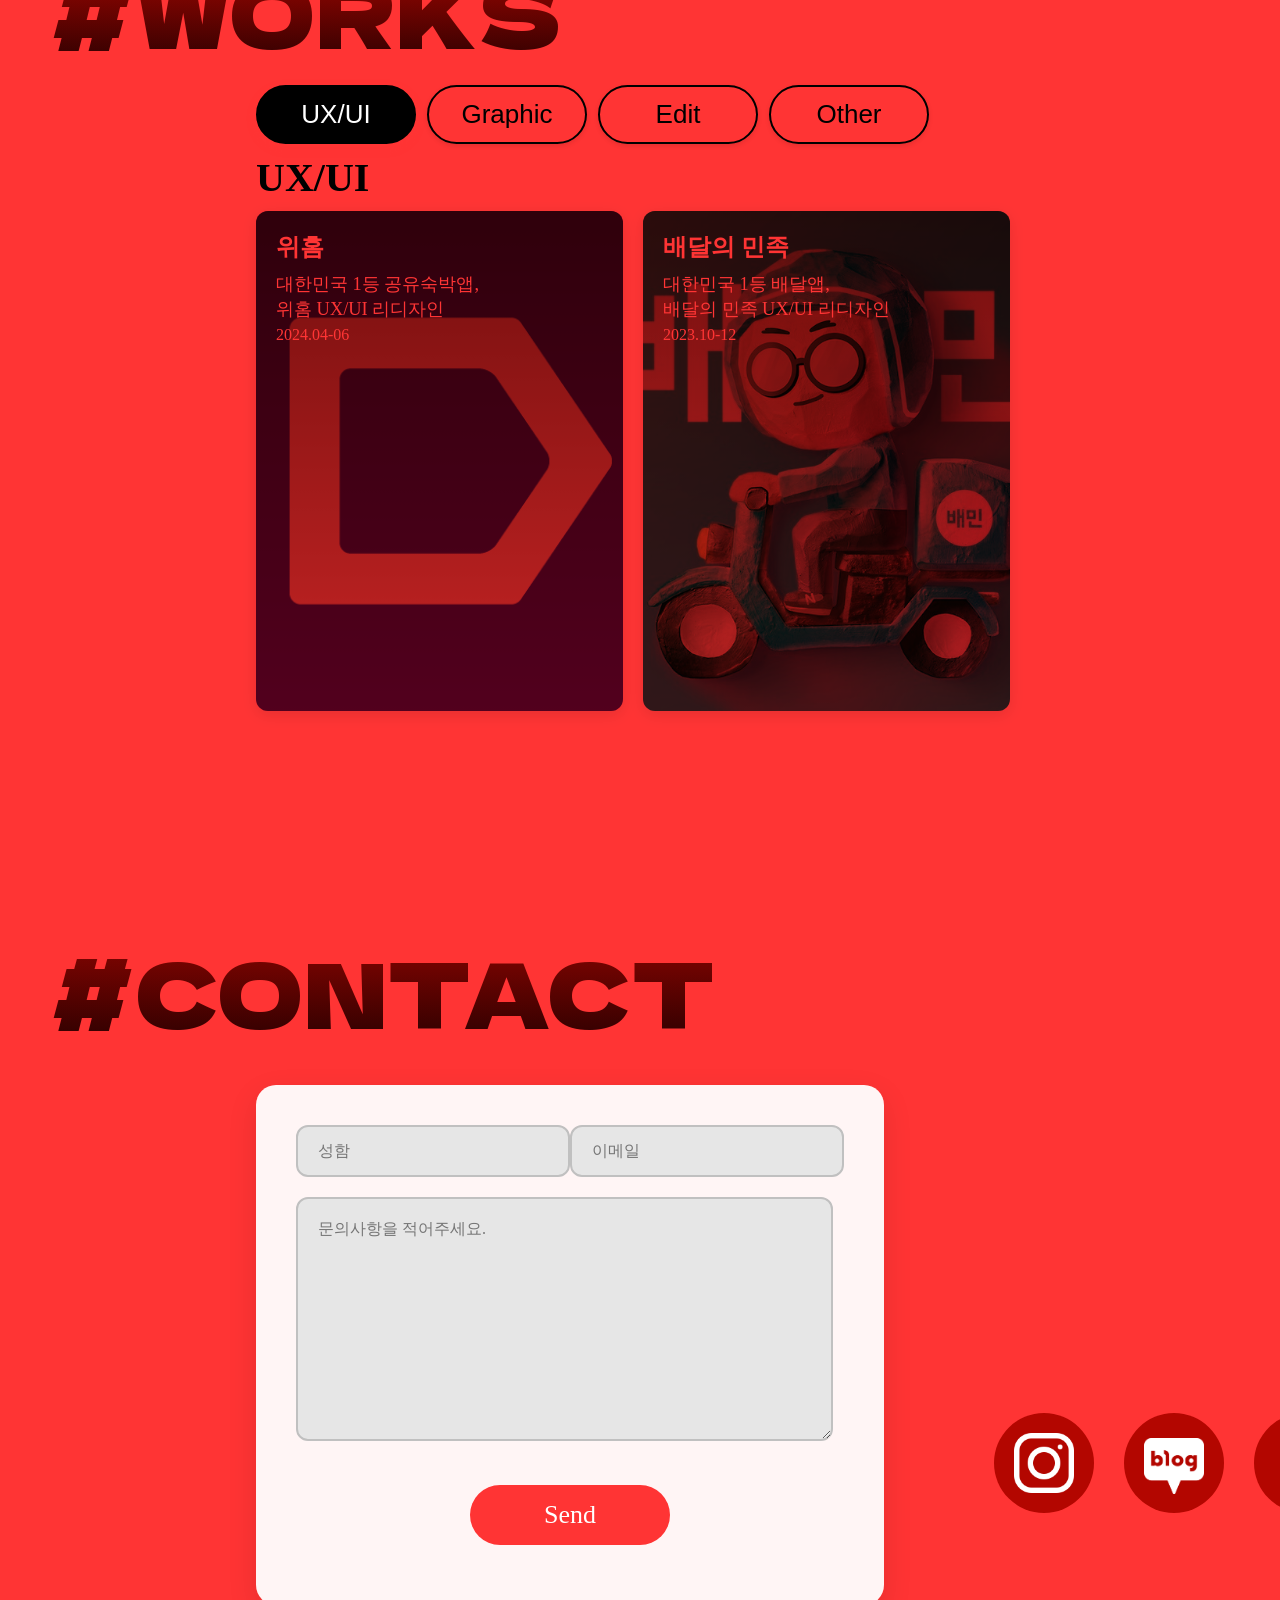
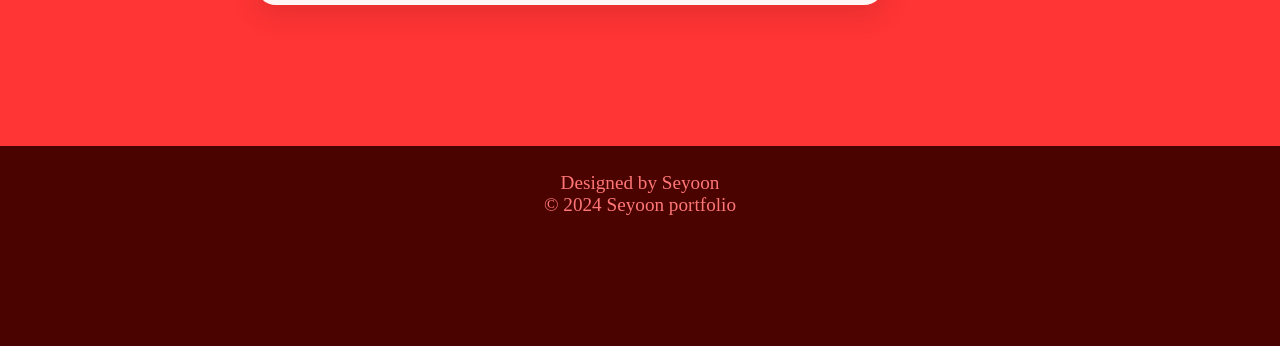
==== commit ab0ca526: "업데이트" ====
--- a/index.html
+++ b/index.html
@@ -229,7 +229,7 @@
                     <div class="education" data-aos-delay="900" data-aos="fade-left">
                         <h1>Education</h1>
                         <p>2020 - 2023 안산디자인문화 고등학교 졸업 <br>
-                            2023 - 2025 한국 폴리텍 정수캠퍼스 <br>
+                            2023 - 2025 한국 폴리텍 정수캠���스 <br>
                                             시각 디자인 학과 졸업
                         </p>
                     </div>
@@ -377,6 +377,51 @@
                                         <div class="title">
                                             <h2>AMUSE</h2>
                                             <p>I'M VEGAN · AMUSE</p>
+                                        </div>
+                                        <div class="text">
+                                            <div class="l_txt">
+                                                <p>
+                                                    Type <br>
+                                                    Place <br>
+                                                    Tool <br>
+                                                    Process <br>
+                                                    참여도
+                                                </p>
+                                            </div>
+                                            <div class="r_txt">
+                                                <p>
+                                                    Interaction Web Redesign<br>
+                                                    Desktap <br>
+                                                    Html, css, Js(Gsap etc.) <br>
+                                                    Process <br>
+                                                    100% 개인 작업
+                                                </p>
+                                            </div>
+                                        </div>
+                                        <div class="butbox">
+                                            <button> <a target="_blank" href="https://www.figma.com/proto/kOpfwNAO1XcnRCe0q4EkSw/AMUSE-graphic-image?page-id=0%3A1&node-id=1-5&node-type=frame&viewport=666%2C822%2C0.16&t=CMxIhoiG9HBaRMNT-1&scaling=min-zoom&content-scaling=fixed&starting-point-node-id=1%3A5">Graphic</a></button>
+                                            <button><a target="_blank" href="./amuse-main/index.html">Website </a</button>
+                                        </div>
+                                    </div>
+
+                                    
+                                </div>
+                                
+                            </div>
+                            
+                            
+                            <!-- 두 번째 슬라이드 -->
+                            <div class="slide yellow-bg">
+                                <div class="back">
+
+                                    <div class="mockup">
+                                        <button id="modalOpenButton2"><img src="./images/kakaobank-웹사이즈.png" width="833px" height="582px" alt=""></button>
+                                    </div>
+
+                                    <div class="d_txtbox">
+                                        <div class="title">
+                                            <h2>KAKAO BANK</h2>
+                                            <p>이미 모두의 은행, 지금은 카카오뱅크</p>
                                         </div>
                                         <div class="text">
                                             <div class="l_txt">
@@ -399,53 +444,8 @@
                                             </div>
                                         </div>
                                         <div class="butbox">
-                                            <button> <a target="_blank" href="https://www.figma.com/proto/kOpfwNAO1XcnRCe0q4EkSw/AMUSE-graphic-image?page-id=0%3A1&node-id=1-5&node-type=frame&viewport=666%2C822%2C0.16&t=CMxIhoiG9HBaRMNT-1&scaling=min-zoom&content-scaling=fixed&starting-point-node-id=1%3A5">Graphic</a></button>
-                                            <button><a target="_blank" href="./amuse-main/index.html">Website </a</button>
-                                        </div>
-                                    </div>
-
-                                    
-                                </div>
-                                
-                            </div>
-                            
-                            
-                            <!-- 두 번째 슬라이드 -->
-                            <div class="slide yellow-bg">
-                                <div class="back">
-
-                                    <div class="mockup">
-                                        <button id="modalOpenButton2"><img src="images/kakaobank-웹사이즈.png" width="833px" height="582px" alt=""></button>
-                                    </div>
-
-                                    <div class="d_txtbox">
-                                        <div class="title">
-                                            <h2>KAKAO BANK</h2>
-                                            <p>이미 모두의 은행, 지금은 카카오뱅크</p>
-                                        </div>
-                                        <div class="text">
-                                            <div class="l_txt">
-                                                <p>
-                                                    Type <br>
-                                                    Place <br>
-                                                    Tool <br>
-                                                    Process <br>
-                                                    참여도
-                                                </p>
-                                            </div>
-                                            <div class="r_txt">
-                                                <p>
-                                                    Interaction Web Redesign<br>
-                                                    Desktap <br>
-                                                    Html, css, Js(Gsap, swiper etc.) <br>
-                                                    Process <br>
-                                                    100% 개인 작업
-                                                </p>
-                                            </div>
-                                        </div>
-                                        <div class="butbox">
-                                            <button><a target="_blank" href="https://www.figma.com/proto/6qWPztigr3MeopVZ1Lj3z8/KAKAOBANK-figma?page-id=0%3A1&node-id=1-884&node-type=frame&viewport=449%2C1516%2C0.22&t=ZXcvxFKyx9u9VOCi-1&scaling=min-zoom&content-scaling=fixed">Figma</a> </button>
-                                            <button><a target="_blank" href="./kakaobank_2-main/index.html"> Website</a></button>
+                                            <button><a target="_blank" href="https://www.figma.com/proto/6qWPztigr3MeopVZ1Lj3z8/KAKAOBANK-figma?page-id=0%3A1&node-id=1-884&node-type=frame&viewport=449%2C1516%2C0.22&t=ZXcvxFKyx9u9VOCi-1&scaling=min-zoom&content-scaling=fixed">Graphic</a> </button>
+                                            <button><a target="_blank" href="./kakaobank_2-main/kakaobank_2-main/index.html"> Website</a></button>
                                         </div>
                                     </div>
                                 </div>
@@ -484,7 +484,7 @@
                                             </div>
                                         </div>
                                         <div class="butbox">
-                                            <button>현재 웹사이트입니다</button>
+                                            <button> <a href="#">현재 웹사이트입니다</a></button>
 
                                         </div>
                                     </div>
@@ -500,7 +500,7 @@
 
 
 
-                    <!-- 모달창 슬라이드 -->
+                    <!-- 모달�� 슬라이드 -->
                     <div id="modalContainer1" class="hidden">
                         <div id="modalContent">
                             <h2><span>AMUSE</span> Web site Resign</h2>
@@ -516,23 +516,24 @@
                                     </div>
                                     <div class="img">
                                         <p>AMUSE index.2</p>
-                                        <img src="images/amuse.3.png" alt="Image 1">
+                                        <img src="images/amuse.3.png" alt="Image 2">
                                     </div>
                                     <div class="img"> 
                                         <p>AMUSE index.3</p>
-                                        <img src="images/amuse2.png" alt="Image 1">
+                                        <img src="images/amuse2.png" alt="Image 3">
                                     </div>
                                     <div class="img">
                                         <p>AMUSE index.4</p>
-                                        <img src="images/amuse-4.svg" alt="Image 1">
+                                        <img src="images/amuse-4.svg" alt="Image 4">
                                     </div>
                                     <div class="img">
                                         <p>AMUSE index.5</p>
-                                        <img src="images/amuse-5.svg" alt="Image 1">
+                                        <img src="images/amuse-5.svg" alt="Image 5">
                                     </div>
                                 </div>
                                 <button class="modal-button" id="modalNextButton"><img src="images/right.svg" alt=""></button>
-                                
+
+                    
                             </div>
                             
                             
@@ -541,28 +542,33 @@
                         
                     <div id="modalContainer2" class="hidden">
                         <div id="modalContent">
-                            <h2>KAKAO BNAK Web site Resign</h2>
-                            <p>KAKAO BNAKindex.1</p>
+                            <h2>KAKAO BANK Web site Redesign</h2>
                             
                             <button id="modalCloseButton2" class="modalCloseButton1"><p>X</p></button>
+
+
                             <div class="modal-slider-wrap">
                                 <button class="modal-button" id="modalPrevButton2"><img src="images/left.svg" alt=""></button>
                                     <div class="image-slider">
                                         <div class="img">
-                                            <p>KAKAO BNAK index.1</p>
-                                            <img src="images/amuse-1.svg" alt="Image 1">
+                                            <p>KAKAO BANK index.1</p>
+                                            <img src="images/kakaobank-1.png" alt="카카오뱅크 이미지 1">
                                         </div>
                                         <div class="img">
-                                            <p>KAKAO BNAK index.2</p>
-                                            <img src="images/amuse-2.svg" alt="Image 1">
+                                            <p>KAKAO BANK index.2</p>
+                                            <img src="images/kakaobank-2.png" alt="카카오뱅크 이미지 2">
                                         </div>
                                         <div class="img"> 
-                                            <p>KAKAO BNAK index.3</p>
-                                            <img src="images/amuse-3.svg" alt="Image 1">
+                                            <p>KAKAO BANK index.3</p>
+                                            <img src="images/kakaobank-3.png" alt="카카오뱅크 이미지 3">
                                         </div>
                                         <div class="img">
-                                            <p>KAKAO BNAK index.4</p>
-                                            <img src="images/amuse-4.svg" alt="Image 1">
+                                            <p>KAKAO BANK index.4</p>
+                                            <img src="images/kakaobank-4.png" alt="카카오뱅크 이미지 4">
+                                        </div>
+                                        <div class="img">
+                                            <p>KAKAO BANK index.5</p>
+                                            <img src="images/kakaobank-5.png" alt="카카오뱅크 이미지 4">
                                         </div>
                                     </div>
                                 <button class="modal-button" id="modalNextButton2"><img src="images/right.svg" alt=""></button>
@@ -570,37 +576,7 @@
                         </div>
                     </div>
 
-                    <div id="modalContainer3" class="hidden">
-                            <div id="modalContent">
-                                <h2>KAKAO BNAK Web site Resign</h2>
-                                <p>KAKAO BNAKindex.1</p>
-                                <button id="modalCloseButton3" class="modalCloseButton1"><p>X</p></button>
-                                <div class="modal-slider-wrap">
-                                    <button class="modal-button" id="modalPrevButton3"><img src="images/left.svg" alt=""></button>
-                                        <div class="image-slider">
-                                            <div class="img">
-                                                <p>KAKAO BNAK index.1</p>
-                                                <img src="images/amuse-1.svg" alt="Image 1">
-                                            </div>
-                                            <div class="img">
-                                                <p>KAKAO BNAK index.2</p>
-                                                <img src="images/amuse-2.svg" alt="Image 1">
-                                            </div>
-                                            <div class="img"> 
-                                                <p>KAKAO BNAK index.3</p>
-                                                <img src="images/amuse-3.svg" alt="Image 1">
-                                            </div>
-                                            <div class="img">
-                                                <p>KAKAO BNAK index.4</p>
-                                                <img src="images/amuse-4.svg" alt="Image 1">
-                                            </div>
-                                        </div>
-                                    <button class="modal-button" id="modalNextButton3"><img src="images/right.svg" alt=""></button>
-                                </div>
-                                    
-                                    
-                            </div>
-                    </div>
+
 
                 </div>
 
@@ -1110,7 +1086,7 @@
             document.querySelectorAll('#header .h_nav a, #header .h_logo a').forEach(anchor => {
                 anchor.addEventListener('click', function(e) {
                     e.preventDefault(); // 기본 클릭 동작 방지
-                    const targetId = this.getAttribute('href'); // 클릭한 링크의 href 속성 가져오기
+                    const targetId = this.getAttribute('href'); // 클릭한 링크의 href 속성 가져오���
                     const targetElement = document.querySelector(targetId); // 해당 ID를 가진 요소 선택
                     
                     // 부드러운 스크롤 애니메이션
--- a/css/design.css
+++ b/css/design.css
@@ -111,9 +111,10 @@
     margin-top: 5%;
 }
 .d_txtbox .butbox button:hover{
-    background-color: #b30600;
+    background-color: #d60700;
     color: #000;
     transition: 0.2s ease;
+    font-family: 'Pretendard-Regular';  
 }
 .d_txtbox .butbox a{
     text-decoration: none;
@@ -128,6 +129,8 @@
     box-shadow: 0 2px 5px rgba(0,0,0,0.1);
     border: 2px solid #000;
     color: white;
+    font-family: 'Pretendard-Regular';
+    
 }
 .d_txtbox .butbox button:nth-child(2){margin-left: 1.5%;}
 
--- a/css/modal.css
+++ b/css/modal.css
@@ -173,13 +173,15 @@
     
 }
 
-#modalPrevButton {
+#modalPrevButton, #modalPrevButton2, #modalPrevButton3 {
     left: 280px; /* 추가: 이전 버튼 위치 */
 }
 
-#modalNextButton {
+#modalNextButton, #modalNextButton2, #modalNextButton3{
     right: 280px; /* 추가: 다음 버튼 위치 */
 }
+
+
 
 #modalContent .img {
     display: flex;
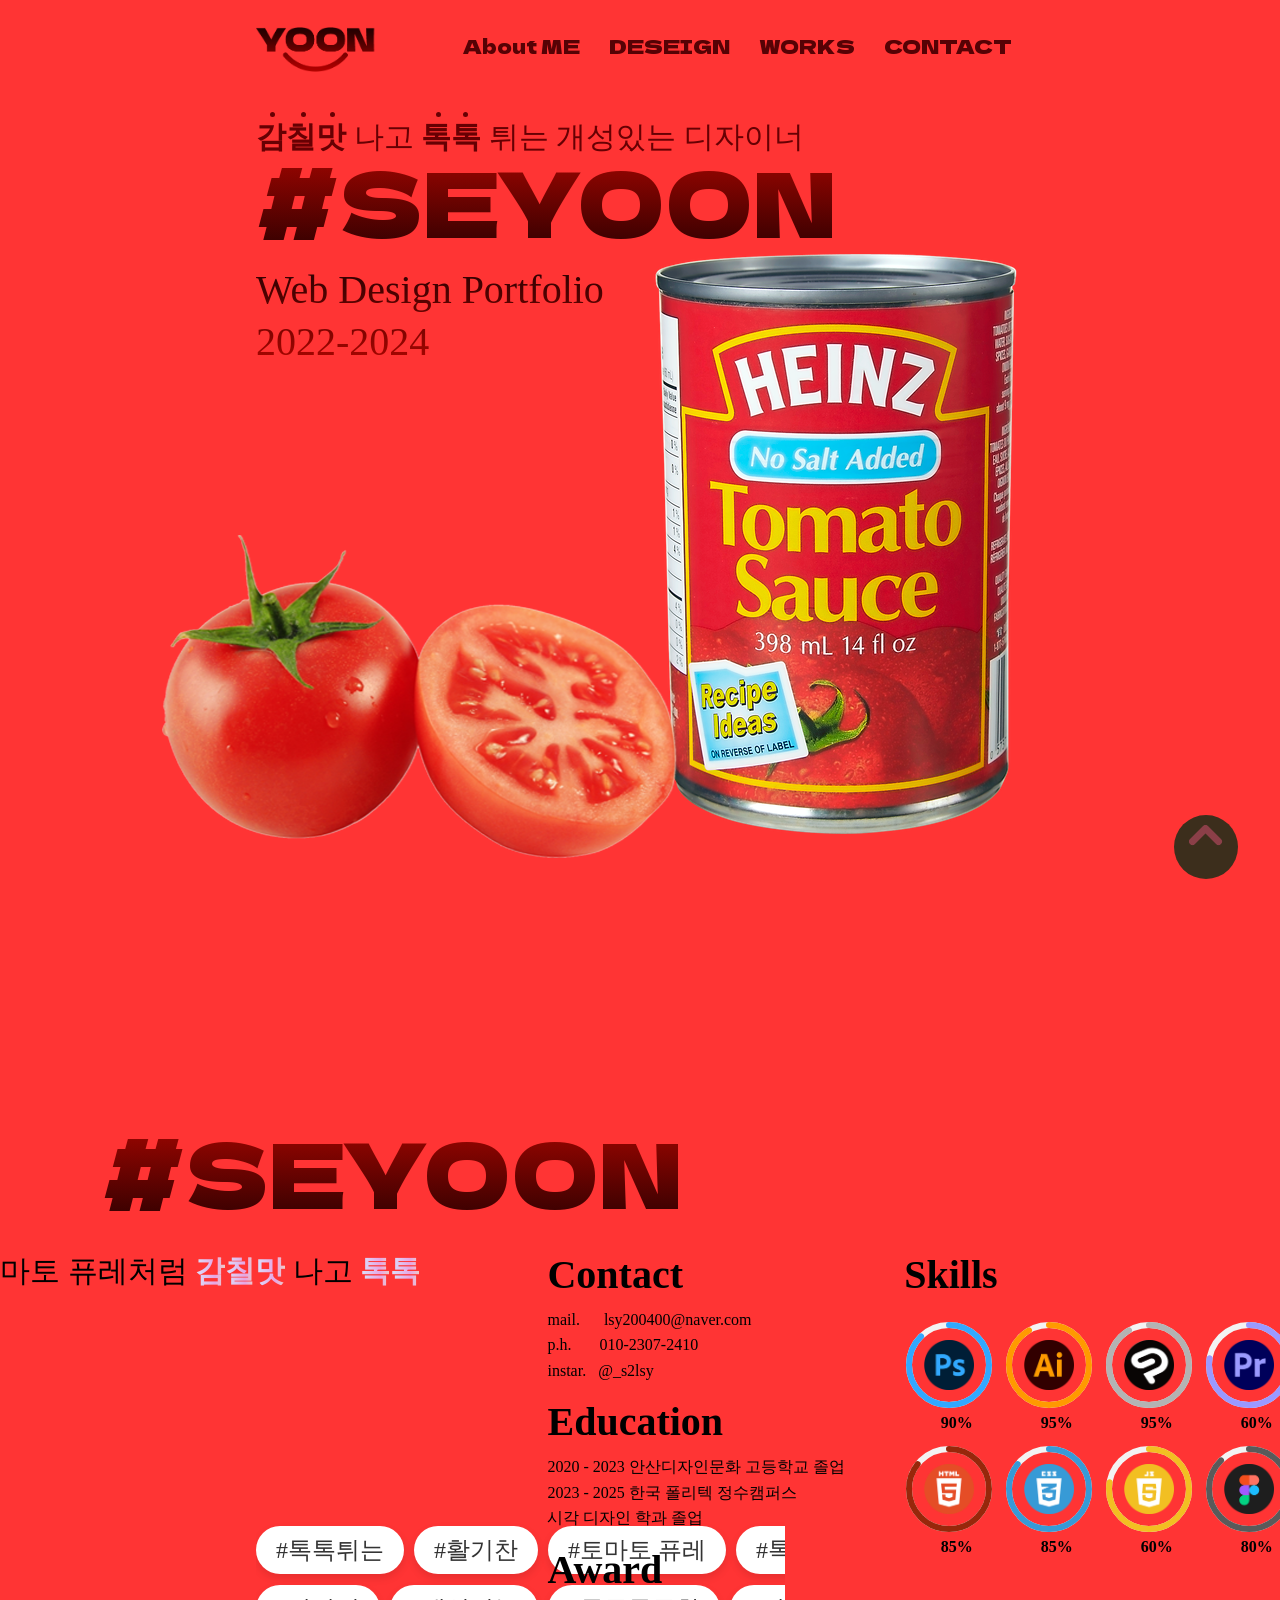
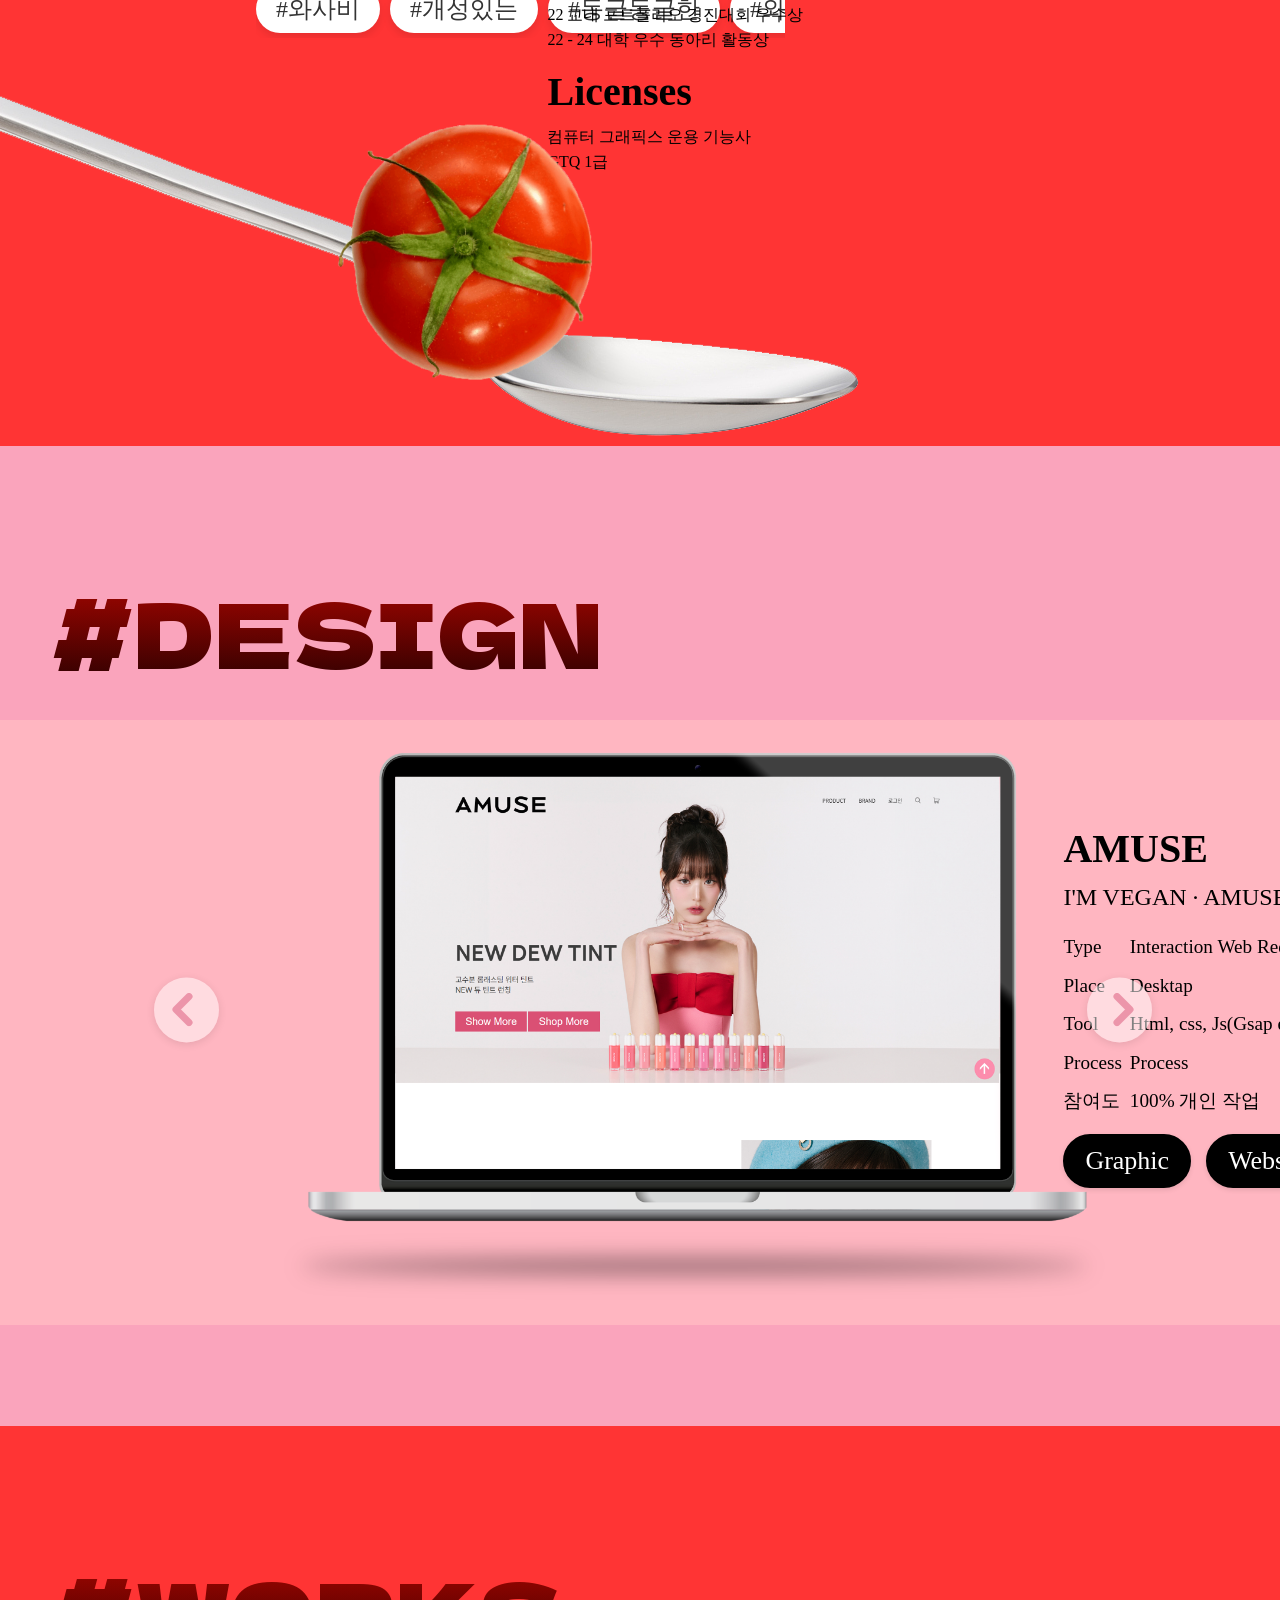
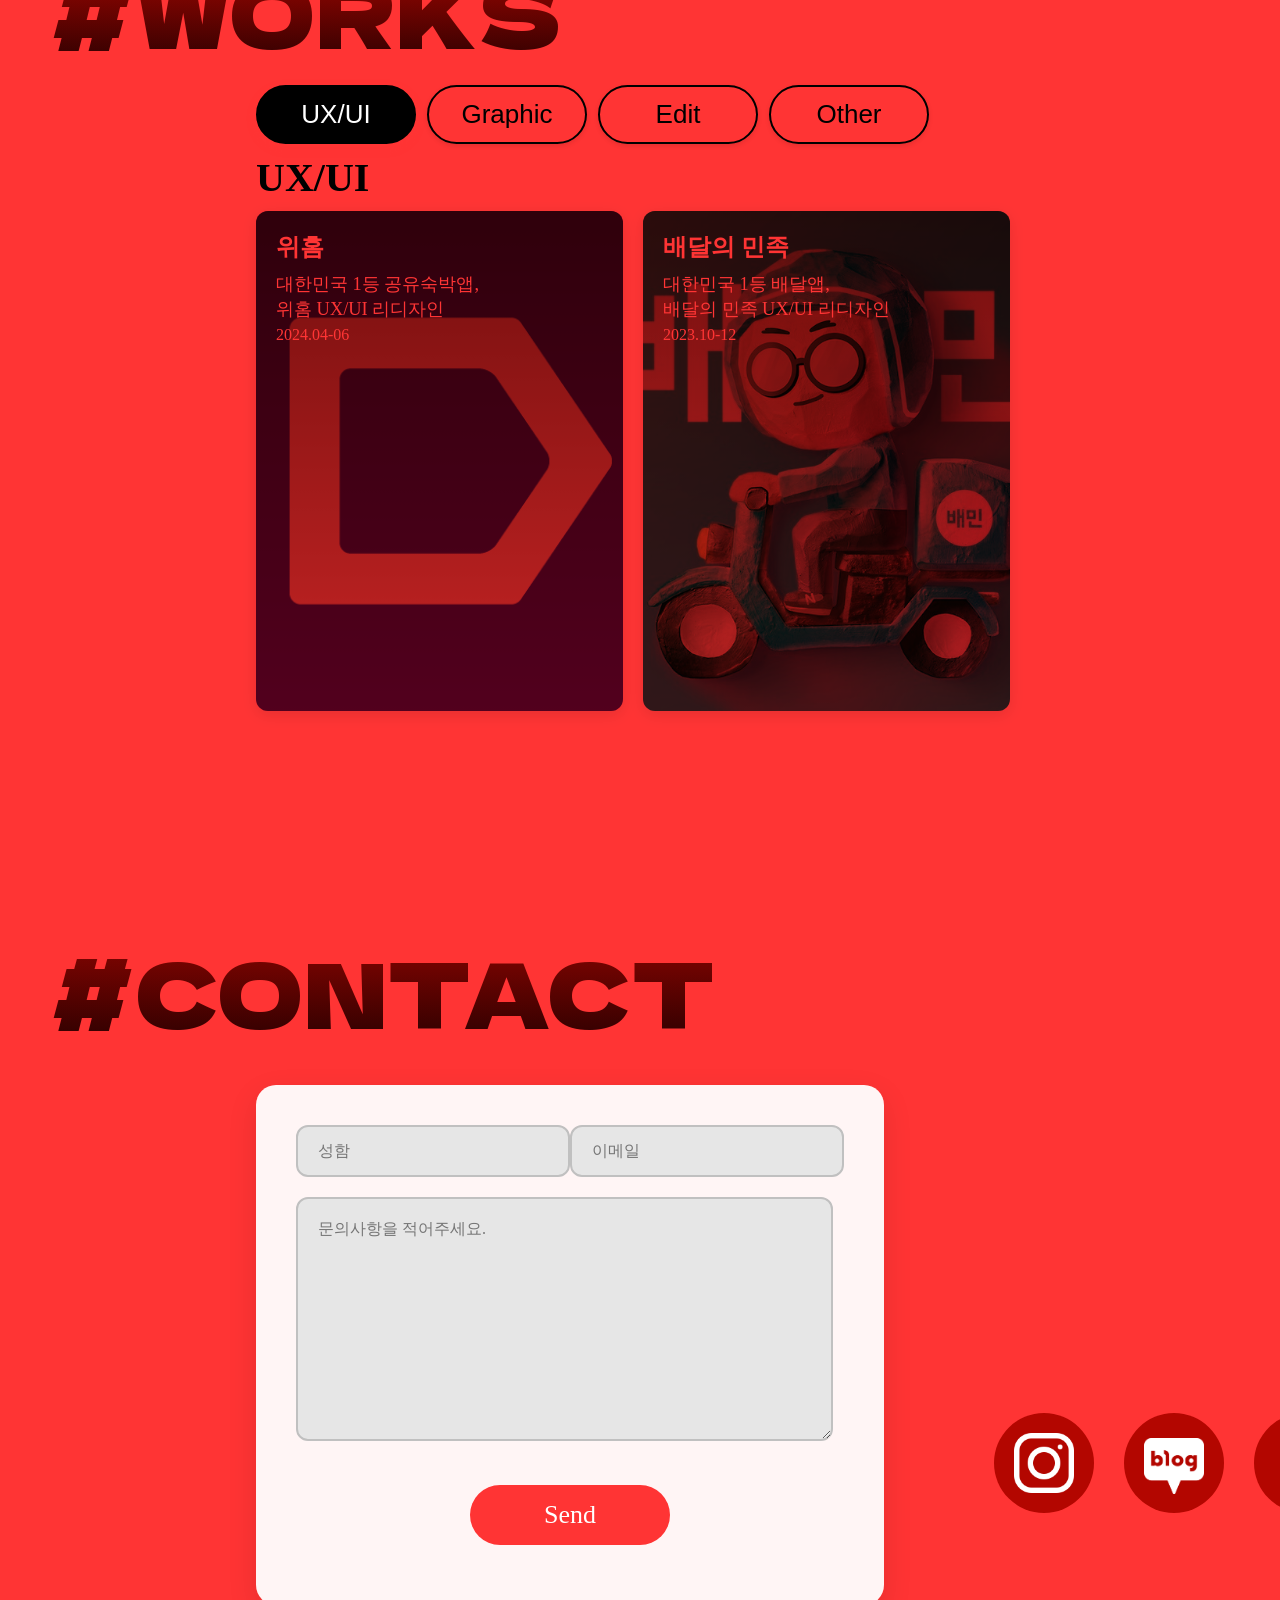
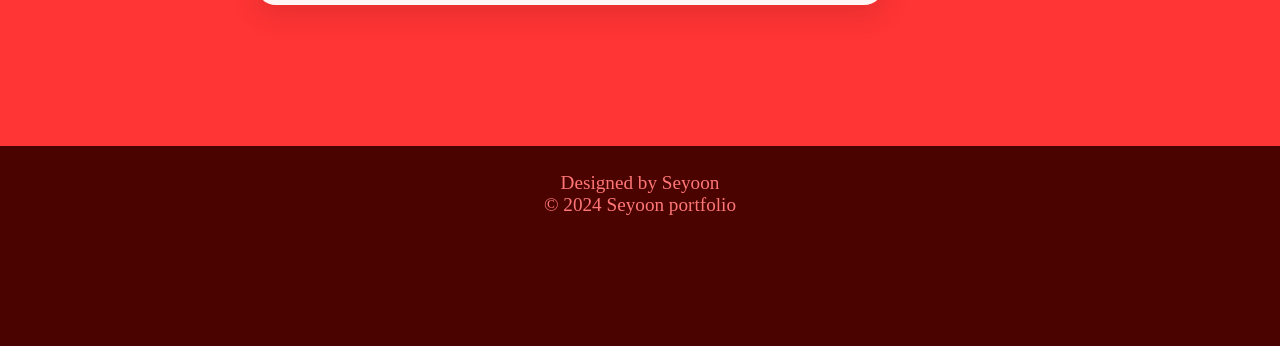
==== commit 2de2bd80: "업데이트" ====
--- a/index.html
+++ b/index.html
@@ -229,7 +229,7 @@
                     <div class="education" data-aos-delay="900" data-aos="fade-left">
                         <h1>Education</h1>
                         <p>2020 - 2023 안산디자인문화 고등학교 졸업 <br>
-                            2023 - 2025 한국 폴리텍 정수캠���스 <br>
+                            2023 - 2025 한국 폴리텍 정수캠퍼스 <br>
                                             시각 디자인 학과 졸업
                         </p>
                     </div>
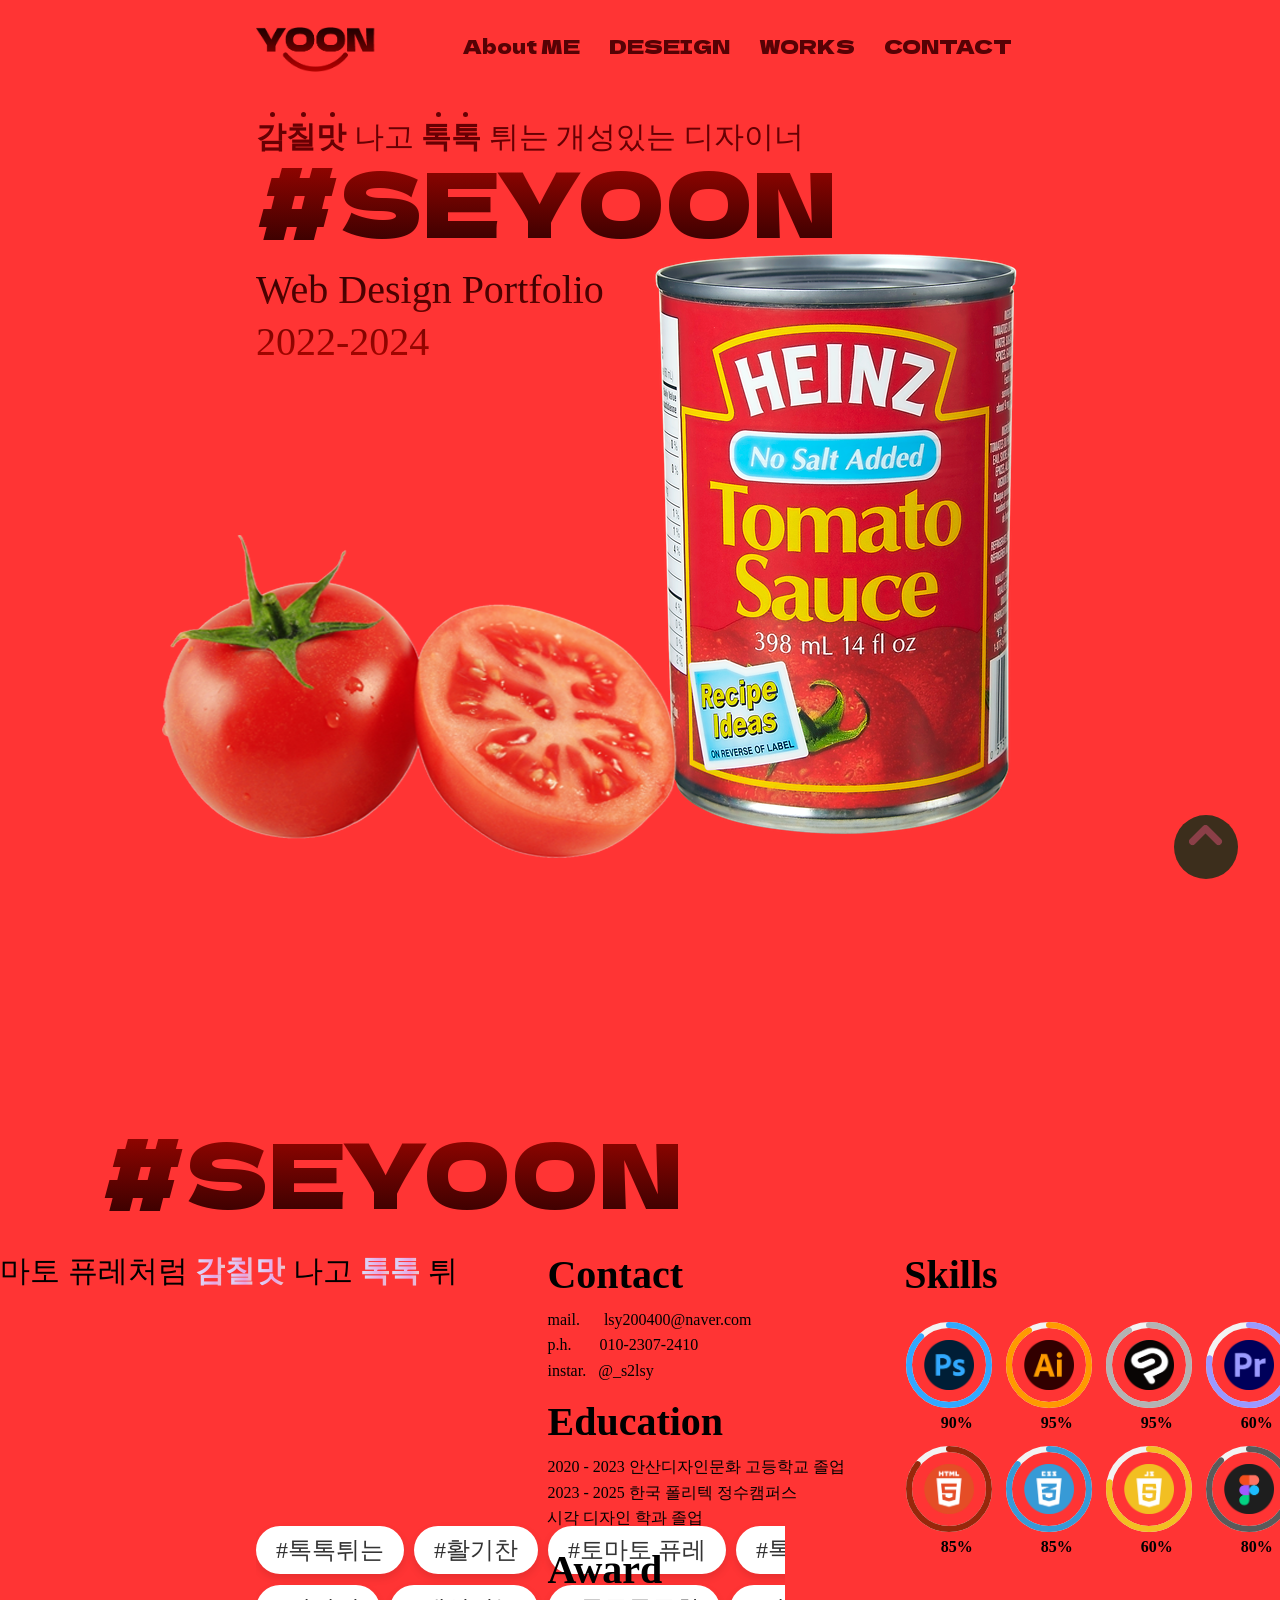
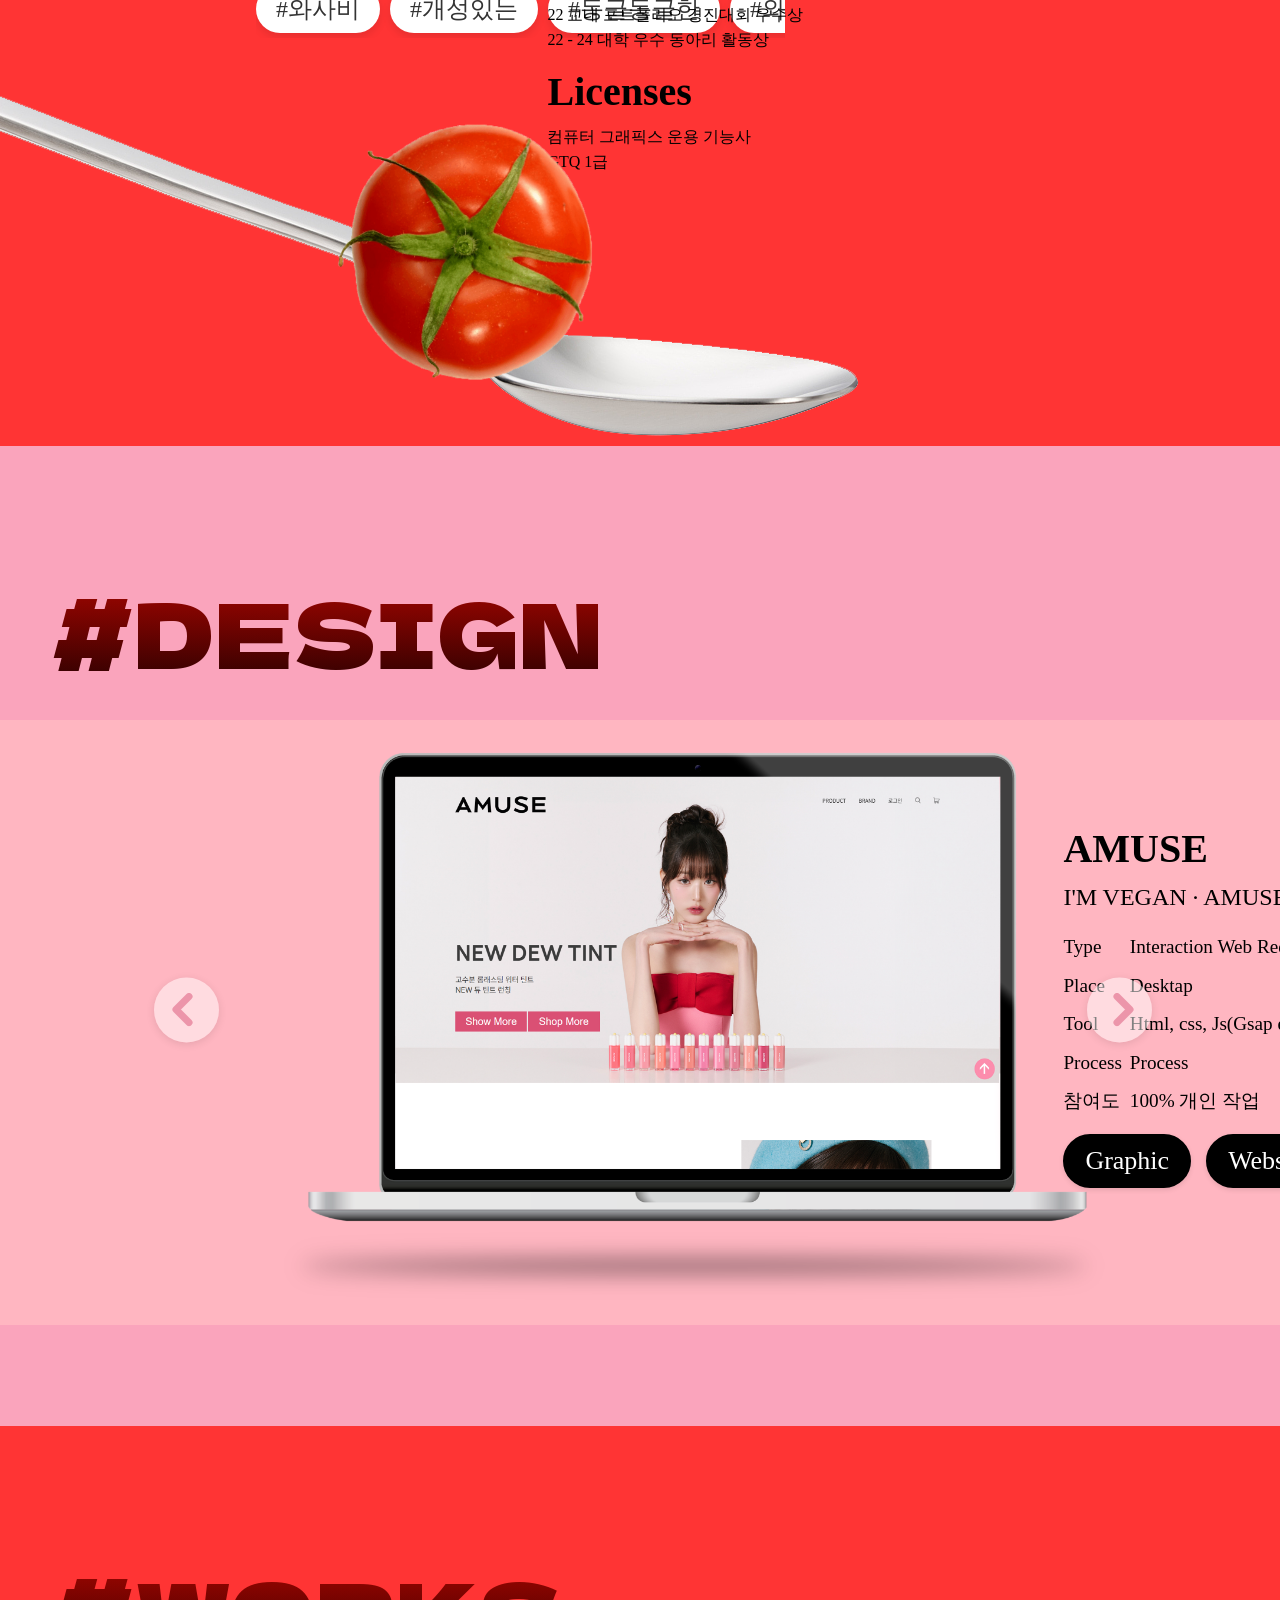
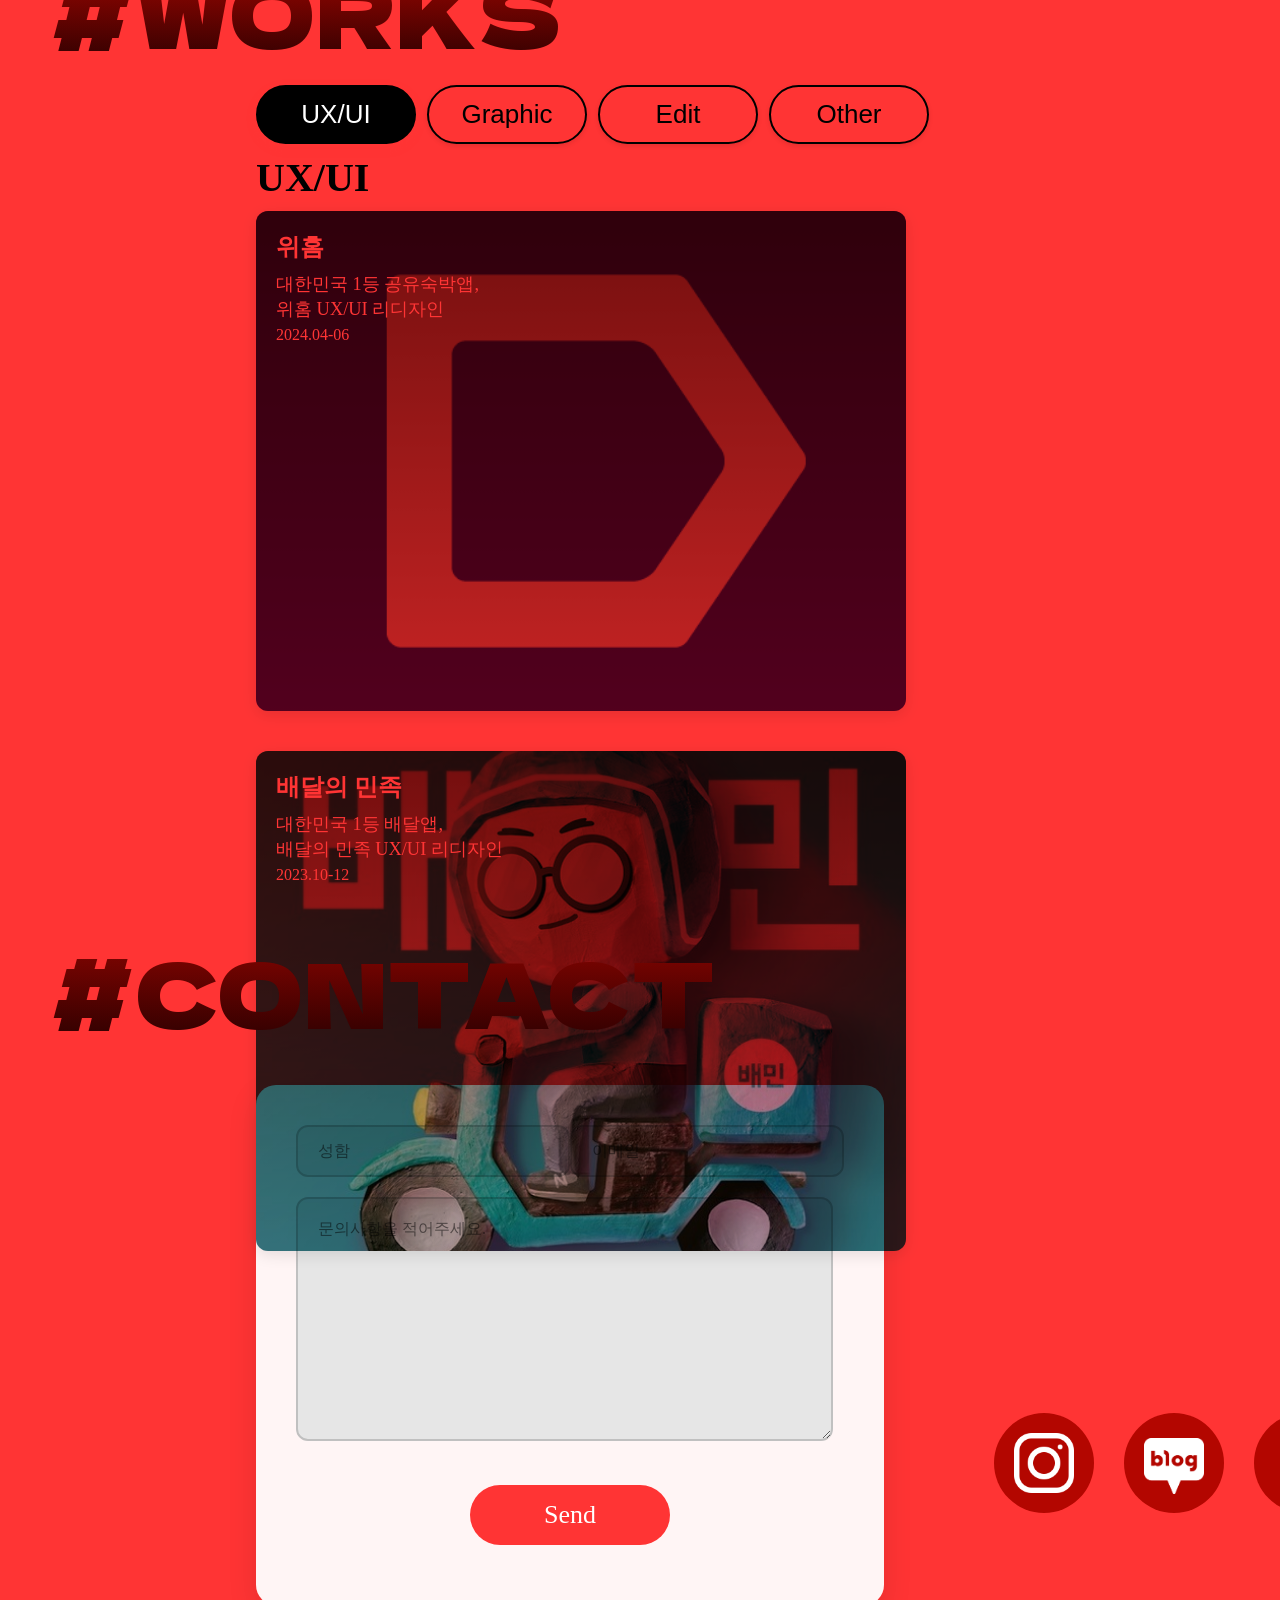
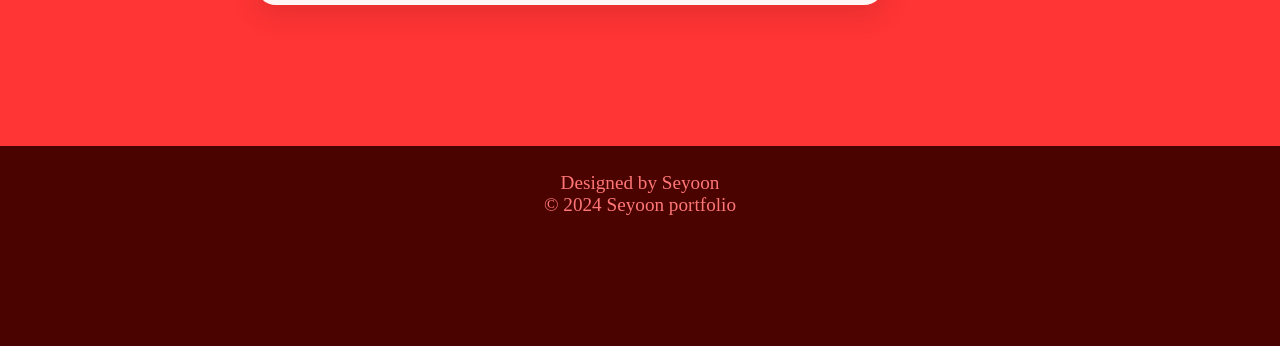
==== commit b1d88b92: "최종!" ====
--- a/index.html
+++ b/index.html
@@ -601,15 +601,23 @@
                     <div id="uxui" class="tab-works active" >
                         <h3>UX/UI</h3>
                         <div class="boxsize">
+                            <a target="_blank" href="https://drive.google.com/file/d/13x6VFERn_sHYf_aJSATnbPUaey019poo/view?usp=sharing">
+
                             <div class="work-item wehome">
                                 <img src="./images/위홈.png"  alt="위홈UX/UI리디자인">
     
                                 <div class="work-info">
-                                    <h4>위홈 </h4>
-                                    <p>대한민국 1등 공유숙박앱, <br> 위홈 UX/UI 리디자인</p>
-                                    <span class="date">2024.04-06</span>
-                                </div>
-                            </div>
+                                    
+                                    
+                                        <h4>위홈 </h4>
+                                        <p>대한민국 1등 공유숙박앱, <br> 위홈 UX/UI 리디자인</p>
+                                        
+                                        <span class="date">2024.04-06</span>
+                                    
+                                </div>
+                            </div>
+                            </a>
+                            <a target="_blank" href="https://drive.google.com/file/d/1HD-p36n905WTa8m796roomGmknq5WJBh/view?usp=sharing">
                             <div class="work-item">
                                 <img src="./images/배달의민족 로고.jpg"  alt="배달의 민족 UX/UI리디자인" >
                                 <div class="work-info">
@@ -618,6 +626,7 @@
                                     <span class="date">2023.10-12</span>
                                 </div>
                             </div>
+                        </a>
                         </div>
                     </div>
                     
